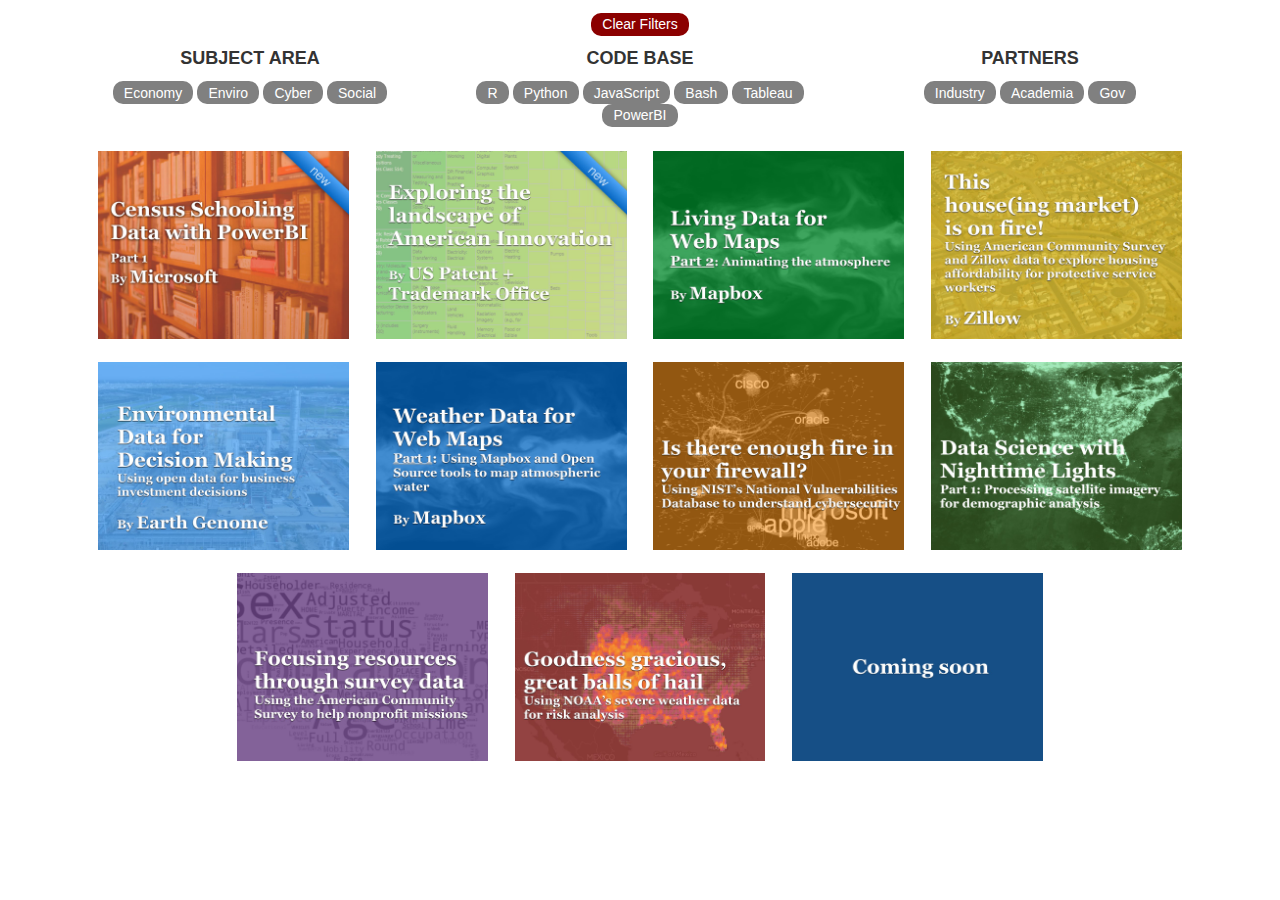
==== mixitup/index.html @ b3da1352 "Merge pull request #76 from CommerceDataService/dev" ====
<!DOCTYPE html>
<html >
  <head>
    <meta charset="UTF-8">
        <link rel="stylesheet" href="css/reset.css">
        <link rel="stylesheet" href="css/style.css">
        <link rel="stylesheet" href="css/bootstrap.css">
        <link rel="stylesheet" href="css/cds_pop.css">

      
  </head>

  <body>

<form class="controls" id="Filters">
<div class="container">
  <!-- We can add an unlimited number of "filter groups" using the following format: -->
      <div class="row"><button id="Reset" style="background:darkred;color:white">Clear Filters</button></div>
      <div class="row">
        <div class="col-lg-4 col-md-4 text-center">
            <fieldset>
                <h4>Subject Area</h4>
                <button class="filter" data-filter=".econ">Economy</button>
                <button class="filter" data-filter=".env">Enviro</button>
                <button class="filter" data-filter=".cyber">Cyber</button>
                <button class="filter" data-filter=".social">Social</button>
            </fieldset>
      </div>

      <div class="col-lg-4 col-md-4  text-center">
        <fieldset>
            <h4>Code Base</h4>
            <button class="filter" data-filter=".r">R</button>
            <button class="filter" data-filter=".py">Python</button>
            <button class="filter" data-filter=".js">JavaScript</button>
            <button class="filter" data-filter=".Bash">Bash</button> 
            <button class="filter" data-filter=".tableau">Tableau</button> 
            <button class="filter" data-filter=".powerbi">PowerBI</button> 
        </fieldset>
      </div>

      <div class="col-lg-4 col-md-4 ">
          <fieldset>
            <h4>Partners</h4>
            <button class="filter" data-filter=".industry">Industry</button>
            <button class="filter" data-filter=".academia">Academia</button>
            <button class="filter" data-filter=".gov">Gov</button>
          </fieldset>
      </div>

    </div>
</div>
      </form>

<div id="Container" class="container">
        <div class="mix social econ powerbi industry" >
              <a href="#ms1" data-toggle="modal">
                  <img src="img/Gallery_Tiles.010.jpeg" width="100%" alt="placeholder"/>
              </a>
        </div>
        <div class="mix econ py tableau gov" >
              <a href="#uspto" data-toggle="modal">
                  <img src="img/Gallery_Tiles.009.jpeg" width="100%" alt="placeholder"/>
              </a>
        </div>
        <div class="mix env industry Bash" >
              <a href="#mapbox2" data-toggle="modal">
                  <img src="img/Gallery_Tiles.006.jpeg" width="100%" alt="placeholder"/>
              </a>
        </div>
        <div class=" mix r  econ industry " >
            <a href="#zillow"  data-toggle="modal">
              <img  src="img/Gallery_Tiles.007.jpeg" width="100%" alt="noaa1"/>
            </a>
        </div>
      <div class=" mix r env industry " >
            <a href="#earthgenome"  data-toggle="modal">
              <img  src="img/Gallery_Tiles.008.jpeg" width="100%" alt="noaa1"/>
            </a>
        </div>
        <div class="mix env industry Bash" >
              <a href="#mapbox1" data-toggle="modal">
                  <img src="img/Gallery_Tiles.005.jpeg" width="100%" alt="placeholder"/>
              </a>
        </div>
        <div class="mix py js cyber gov" >
              <a href="#nvd"  data-toggle="modal">
                  <img src="img/Gallery_Tiles.002.jpeg" width="100%" alt="nist1"/>
              </a>
        </div>
        <div class="mix r econ gov" >
            <a href="#viirs1" data-toggle="modal">
                <img src="img/Gallery_Tiles.003.jpeg" width="100%" alt="viirs1"/>
            </a>
        </div>
        <div class="mix py js social gov " >
              <a href="#acs1" data-toggle="modal">
                  <img src="img/Gallery_Tiles.004.jpeg" width="100%" alt="acs1"/>
              </a>
        </div>
           
         <div class="mix  econ  env R gov" >
              <a href="#riskmap" data-toggle="modal">
                  <img src="img/Gallery_Tiles.001.jpeg" width="100%" alt="placeholder"/>
              </a>
        </div>
        <div class="mix  cyber R py js excel social gov econ social env Bash industry" >
              <a href="#" data-toggle="modal">
                  <img src="img/Gallery_Tiles.x.jpeg" width="100%" alt="placeholder"/>
              </a>
        </div>
        

</div>
      
<!-- Modal for each story  -->
        <!-- MS PowerBI1-->
    <div class="portfolio-modal modal fade" id="ms1" tabindex="-1" role="dialog" aria-hidden="true" >
        <div class="modal-content"  style="background-color:#F2F2F2;">
            <div class="close-modal" data-dismiss="modal">
                <div class="lr">
                    <div class="rl">
                    </div>
                </div>
            </div>

            <div class="container" > 

                <div class="row">
                    <div class="col-lg-4  col-md-4">
                        <br><img class="img-responsive img-centered" src="img/Gallery_Tiles.010.jpeg" alt="risk1" width="300">
                        <a id="btn_base" style="text-align:left;font-size:80%" href="http://commercedataservice.github.io/tutorial_ms_powerbi/" target="_top" >Get Started</a>
                    </div>
                    <div class="col-lg-8  col-md-8" style="text-align:left;">

                            <!-- Project Details Go Here -->

                            <h3Environmental Data for Decision Making </h3>
                            <h4>Adam Hechtman, <a href="http://microsoft-chicago.com/" target="_top">Microsoft Chicago</a> </h4> 
                            <p><strong><u>Description</u>.</strong>  Data analysis using open government data has taken the center stage for everything from community organizing to starting or growing a business to crafting good public policy. Many government entities - federal, state, and local - have made open data a cornerstone of their transparency initiatives. But opening data to the public is just the first step to driving knowledge and insights in using that data. People need easy to use tools to help them discover, combine, analyze, and visualize that data. This three part tutorial will cover how to use the free version of the Power BI tool to ask questions using open federal and local data sources. <br>

                            <strong><u>Tools</u>.</strong> PowerBI
                                <br>
                            <strong><u>Data</u>.</strong>  (<a href="https://www.census.gov/govs/cog/" target="_top">2010 Census of Governments</a>) <br>
                         
                           
                            </p>



                    </div>
                </div>
            </div>
        </div>
    </div>
      
      <!-- USPTO-->
    <div class="portfolio-modal modal fade" id="uspto" tabindex="-1" role="dialog" aria-hidden="true" >
        <div class="modal-content"  style="background-color:#F2F2F2;">
            <div class="close-modal" data-dismiss="modal">
                <div class="lr">
                    <div class="rl">
                    </div>
                </div>
            </div>

            <div class="container" > 

                <div class="row">
                    <div class="col-lg-4  col-md-4">
                        <br><img class="img-responsive img-centered" src="img/Gallery_Tiles.009.jpeg" alt="risk1" width="300">
                        <a id="btn_base" style="text-align:left;font-size:80%" href="http://commercedataservice.github.io/tutorial_pto/" target="_top" >Get Started</a>
                    </div>
                    <div class="col-lg-8  col-md-8" style="text-align:left;">

                            <!-- Project Details Go Here -->

                            <h3Environmental Data for Decision Making </h3>
                            <h4>Christopher Berman, <a href="https://www.uspto.gov" target="_top">USPTO</a> </h4> 
                            <p><strong><u>Description</u>.</strong>  Among the vast set of data that the USPTO provides, the Patent Technology Monitoring Team (PTMT) produces aggregations of the underlying patent data, along multiple, different dimensions and partitions. These aggregations answer a host of questions for us, including questions related to trends in technology and innovation in any given sector. <br> As part of the Commerce Data Usability Project and in collaboration with the Commerce Data Service, the USPTO created a tutorial introducing Tableau as a way to explore USPTO data. In essence, Tableau makes it easy to develop visualizations in order to quickly identify the changes in data. A series of visualizations powered by Tableau and USPTO data, for example, reveals new insights into how innovation varies across the United States, state by state. In California more patents are granted for technology innovations, but in Alaska, more patents are granted for oil drilling. <br>

                            <strong><u>Languages + Libraries</u>.</strong> Python, Tableau
                                <br>
                            <strong><u>Data</u>.</strong>  Patent Trademark Monitoring Team Data Aggregations (<a href="http://www.uspto.gov/learning-and-resources/electronic-data-products/patent-technology-monitoring-team-ptmt-patent" target="_top">PTMT</a>) <br>
                         
                           
                            </p>



                    </div>
                </div>
            </div>
        </div>
    </div>
      
      
<!-- Earth Genome-->
    <div class="portfolio-modal modal fade" id="earthgenome" tabindex="-1" role="dialog" aria-hidden="true" >
        <div class="modal-content"  style="background-color:#F2F2F2;">
            <div class="close-modal" data-dismiss="modal">
                <div class="lr">
                    <div class="rl">
                    </div>
                </div>
            </div>

            <div class="container" > 

                <div class="row">
                    <div class="col-lg-4  col-md-4">
                        <br><img class="img-responsive img-centered" src="img/Gallery_Tiles.008.jpeg" alt="risk1" width="300">
                        <a id="btn_base" style="text-align:left;font-size:80%" href="http://commercedataservice.github.io/tutorial_earthgenome/" target="_top" >Get Started</a>
                    </div>
                    <div class="col-lg-8  col-md-8" style="text-align:left;">

                            <!-- Project Details Go Here -->

                            <h3Environmental Data for Decision Making </h3>
                            <h4>Dan Hammer, Chief Data Scientist, <a href="http://www.earthgenome.org/founders/" target="_top">Earth Genome</a> <br> Jeff Chen, Chief Data Scientist, <a href="https://www.commerce.gov" target="_top">U.S. Department of Commerce</a></h4> 
                            <p><strong><u>Description</u>.</strong>  Open environmental data can be viewed as infrastructure for society: the data is available to the public and can be meaningfully used to understand nature-based solutions to environmental issues. Earth Genome, an environmental nonprofit, has built an Green Infrastructure Support Tool (GIST) on top of open environmental data to help businesses understand investment decisions involving "green" infrastructure. Among the data that drives this tool is NOAA’s topography data — a fundamental element in their wetlands restoration model for informing industrial investment decisions that support not only bottom line for manufacturing but the environment. This data is critical for everything from hydrology, risk management, construction planning, and telecommunications. In this tutorial, Earth Genome and the Commerce Data Service demonstrate how to manipulate and visualize topography data. <br>

                            <strong><u>Languages + Libraries</u>.</strong>  <a href="https://www.r-project.org" target="_top">R</a>,  <a href="https://www.plotly.com" target="_top">Plotly</a>
                                <br>
                            <strong><u>Data</u>.</strong> NOAA GLOBE Digital Elevation Model (<a href="http://www.ngdc.noaa.gov/mgg/topo/topo.html" target="_top">NOMADS</a>) <br>
                         
                           
                            </p>



                    </div>
                </div>
            </div>
        </div>
    </div>
      
<!-- Zillow-->
    <div class="portfolio-modal modal fade" id="zillow" tabindex="-1" role="dialog" aria-hidden="true" >
        <div class="modal-content"  style="background-color:#F2F2F2;">
            <div class="close-modal" data-dismiss="modal">
                <div class="lr">
                    <div class="rl">
                    </div>
                </div>
            </div>

            <div class="container" > 

                <div class="row">
                    <div class="col-lg-4  col-md-4">
                        <br><img class="img-responsive img-centered" src="img/Gallery_Tiles.007.jpeg" alt="risk1" width="300">
                        <a id="btn_base" style="text-align:left;font-size:80%" href="http://commercedataservice.github.io/tutorial_zillow_acs/" target="_top" >Get Started</a>
                    </div>
                    <div class="col-lg-8  col-md-8" style="text-align:left;">

                            <!-- Project Details Go Here -->

                            <h3This Hous(ing) Market Is On Fire!</h3>
<h4>Aaron Terrazas, Senior Economist at <a href="http://www.zillow.com/research/about-us/" target="_top">Zillow</a></h4> 
                            <p><strong><u>Description</u>.</strong>   When it comes to buying a house, there is a lot more to consider than just the sticker price. Wages and salaries vary widely across the country, including within specific occupations, as does the share of household income local residents are accustomed to dedicating to housing costs each month. At one extreme, some places with low housing costs might appear to be very affordable, but incomes might also be much lower than elsewhere; at the other extreme, some places that appear to be extremely expensive when looking at prices, might be more manageable as a result of relatively high wages and salaries. By combining Zillow data on home values, rents, and historical housing-cost burdens with data on incomes by occuption from the United States Census Bureau's American Community Survey, we can compare housing affordability for specific types of workers in different communities across the country. In this example, we estimate the share of a household's income that goes to a monthly mortgage payment on the median home across the country's metro areas. <br>

                            <strong><u>Languages + Libraries</u>.</strong> <a href="https://www.r-project.org" target="_top">R</a> 
                                <br>
                            <strong><u>Data</u>.</strong> U.S. Census Bureau's (<a href="http://www2.census.gov/programs-surveys/acs/" target="_top">American Community Survey</a>) <br>
                         
                           
                            </p>



                    </div>
                </div>
            </div>
        </div>
    </div>
      
<!-- Mapbox Part 2-->
    <div class="portfolio-modal modal fade" id="mapbox2" tabindex="-1" role="dialog" aria-hidden="true" >
        <div class="modal-content"  style="background-color:#F2F2F2;">
            <div class="close-modal" data-dismiss="modal">
                <div class="lr">
                    <div class="rl">
                    </div>
                </div>
            </div>

            <div class="container" > 

                <div class="row">
                    <div class="col-lg-4  col-md-4">
                        <br><img class="img-responsive img-centered" src="img/Gallery_Tiles.006.jpeg" alt="risk1" width="300">
                        <a id="btn_base" style="text-align:left;font-size:80%" href="http://commercedataservice.github.io/tutorial_mapbox_part2/" target="_top" >Get Started</a>
                    </div>
                    <div class="col-lg-8  col-md-8" style="text-align:left;">

                            <!-- Project Details Go Here -->

                            <h3>Living Weather Data for Web Maps: Part 2</h3>
<h4>Damon Burgett, Geographer, <a href="https://www.mapbox.com" target="_top">Mapbox</a><br>Charlie Loyd,  <a href="https://www.mapbox.com" target="_top">Mapbox</a></h4> 
                            <p><strong><u>Description</u>.</strong>   Building upon the <a href="http://commercedataservice.github.io/tutorial_mapbox_part1/">first tutorial </a> in a two part series, Mapbox demonstrates how to animate Precipitable Water (PWAT) data from NOAA's global weather forecasts. This tutorial brings the data to life, showing the fluidity of an atmospheric variable that is crucial for understanding the environment.  In collaboration with the Commerce Data Service, Mapbox has created this first installment in a two part tutorial that will guide you though processing and visualizing weather data.<br>
                            <strong><u>Languages + Libraries</u>.</strong> bash, <a href="http://www.gdal.org/" target="_top">GDAL</a>, <a href="https://github.com/mapbox/rasterio" target="_top">rasterio</a>, <a href="https://github.com/mapbox/grib-doctor" target="_top">gribdoctor</a>, <a href="https://www.mapbox.com/mapbox-studio/" target="_top">Mapbox Studio</a><br>
                            <strong><u>Data</u>.</strong> NOAA National Operational Model Archive and Distribution System (<a href="http://nomads.ncdc.noaa.gov/" target="_top">NOMADS</a>) <br>
                         
                           
                            </p>



                    </div>
                </div>
            </div>
        </div>
    </div>
      
<!-- Mapbox Part 1-->
    <div class="portfolio-modal modal fade" id="mapbox1" tabindex="-1" role="dialog" aria-hidden="true" >
        <div class="modal-content"  style="background-color:#F2F2F2;">
            <div class="close-modal" data-dismiss="modal">
                <div class="lr">
                    <div class="rl">
                    </div>
                </div>
            </div>

            <div class="container" > 

                <div class="row">
                    <div class="col-lg-4  col-md-4">
                        <br><img class="img-responsive img-centered" src="img/Gallery_Tiles.005.jpeg" alt="risk1" width="300">
                        <a id="btn_base" style="text-align:left;font-size:80%" href="http://commercedataservice.github.io/tutorial_mapbox_part1/" target="_top" >Get Started</a>
                    </div>
                    <div class="col-lg-8  col-md-8" style="text-align:left;">

                            <!-- Project Details Go Here -->

                            <h3>Weather Data for Web Maps: Part 1</h3>
<h4>Damon Burgett, Geographer at <a href="https://www.mapbox.com" target="_top">Mapbox</a></h4> 
                            <p><strong><u>Description</u>.</strong>   Precipitable Water (Pwat) helps meteorologists understand the available moisture - fuel for storms - in the atmosphere. When visualized, the complex swirling and eddying patterns bring alive atmospheric processes, and are a beautiful liquid analog to the more esoteric variable that they describe. Combining this data with reference information - coastlines, political borders, and terrain - helps to paint a clearer picture of earth surface and atmospheric interactions on our planet. In collaboration with the Commerce Data Service, Mapbox has created this first installment in a two part tutorial that will guide you though processing and visualizing weather data.<br>

                            <strong><u>Languages + Libraries</u>.</strong> bash, <a href="http://www.gdal.org/" target="_top">GDAL</a>, <a href="https://github.com/mapbox/rasterio" target="_top">rasterio</a>, <a href="https://github.com/mapbox/grib-doctor" target="_top">gribdoctor</a>, <a href="https://www.mapbox.com/mapbox-studio/" target="_top">Mapbox Studio</a><br>
                            <strong><u>Data</u>.</strong> NOAA National Operational Model Archive and Distribution System (<a href="http://nomads.ncdc.noaa.gov/" target="_top">NOMADS</a>) <br>
                         
                           
                            </p>



                    </div>
                </div>
            </div>
        </div>
    </div>

      
    <!-- riskmap -->
    <div class="portfolio-modal modal fade" id="riskmap" tabindex="-1" role="dialog" aria-hidden="true" >
        <div class="modal-content"  style="background-color:#F2F2F2;">
            <div class="close-modal" data-dismiss="modal">
                <div class="lr">
                    <div class="rl">
                    </div>
                </div>
            </div>

            <div class="container" > 

                <div class="row">
                    <div class="col-lg-4  col-md-4">
                        <br><img class="img-responsive img-centered" src="img/Gallery_Tiles.001.jpeg" alt="risk1" width="300">
                        <a id="btn_base" style="text-align:left;font-size:80%" href="http://commercedataservice.github.io/tutorial_noaa_hail/" target="_top" >Get Started</a>
                    </div>
                    <div class="col-lg-8  col-md-8" style="text-align:left;">

                            <!-- Project Details Go Here -->

                            <h3>Using severe hail data to understand weather risks </h3>

                            <p><strong><u>Description</u>.</strong> For some Americans, this is a real weather phenomenon that risks the physical well-being of people and property. But how often does it happen? Where do these events normally happen? As it turns out, the National Oceanic and Atmospheric Administration (<a href="http://www.noaa.gov" target="_top">NOAA</a>) collects massive amounts of data on precipitation using radar stations across the country. <br>

                            <strong><u>Languages</u>.</strong> R with Google Charts and Leaflet.js integration<br>
                            <strong><u>Data</u>.</strong> NOAA Severe Weather Data Inventory (<a href="https://www.ncdc.noaa.gov/swdi" target="_top">SWDI</a>); US Census Bureau County Shapefiles (<a href="https://www.census.gov/geo/maps-data/data/cbf/cbf_counties.html" target="_top">TIGER</a>) <br>
                            <strong><u>Acknowledgements</u>.</strong> This work was made possible by the collaboration and support of NOAA's National Centers for Environmental Information (<a href="http://www.ncei.noaa.gov/" target="_top">NCEI</a>).
                            </p>



                    </div>
                </div>
            </div>
        </div>
    </div>

<!-- nvd -->
    <div class="portfolio-modal modal fade" id="nvd" tabindex="-1" role="dialog" aria-hidden="true" >
        <div class="modal-content" style="background-color:#F2F2F2;">
            <div class="close-modal" data-dismiss="modal">
                <div class="lr">
                    <div class="rl">
                    </div>
                </div>
            </div>
            <div class="container" >
                <div class="row">
                    <div class="col-lg-4  col-md-4">
                        <br><img class="img-responsive img-centered" src="img/Gallery_Tiles.002.jpeg" alt="nvd1" width="300">
                         <a id="btn_base" style="text-align:center;font-size:80%" href="http://commercedataservice.github.io/tutorial_nist_nvd/" target="_top" >Get Started</a>


                    </div>
                    <div class="col-lg-8  col-md-8" style="text-align:left;">

                            <!-- Project Details Go Here -->

                            <h3>Making sense of patterns in cyber vulnerabilities </h3>

                            <p><strong><u>Description</u>.</strong> That's the question Americans ask themselves daily. What is a good tradeoff between convenience and security when everything we use seems to require constant updates? How often are the vulnerabilities being discovered, exploited, or patched in the software that powers our lives? How much are we putting ourselves at risk when we ignore our updates? This tutorial uses cybersecurity  data from the National Institute of Standards and Technology's (<a href="http://nist.gov/" target="_top">NIST</a>) to uncover vulnerability patterns across the tech world.<br>
                            <strong><u>Languages</u>.</strong> Python, D3.js, Dimple.js, dygraphs, Gephi <br>
                            <strong><u>Data</u>.</strong> NIST's National Vulnerabilities Database (<a href="https://nvd.nist.gov/" target="_top">NVD</a>) <br>
                            <strong><u>Acknowledgements</u>.</strong> This work was made possible with the technical review conducted by NIST (<a href="https://nist.gov/">NVD</a>).
                            </p>



                    </div>
                </div>
            </div>
        </div>
    </div>


<!-- viirs1 -->
    <div class="portfolio-modal modal fade" id="viirs1" tabindex="-1" role="dialog" aria-hidden="true" >
        <div class="modal-content" style="background-color:#F2F2F2;">
            <div class="close-modal" data-dismiss="modal">
                <div class="lr">
                    <div class="rl">
                    </div>
                </div>
            </div>
            <div class="container" >
                <div class="row">
                    <div class="col-lg-4  col-md-4">
                        <br><img class="img-responsive img-centered" src="img/Gallery_Tiles.003.jpeg" alt="viirs1" width="300">
                        <a id="btn_base" style="text-align:center;font-size:80%" href="http://commercedataservice.github.io/tutorial_viirs_part1/" target="_top" >Get Started</a>
                    </div>
                    <div class="col-lg-8  col-md-8" style="text-align:left;">

                        <!-- Project Details Go Here -->
                            <h3>Nighttime satellite imagery for economic research (Part 1) </h3>
                            <p><strong><u>Description</u>.</strong> Everytime a satellite passes over is an opportunity to improve our understanding of society in near real time. The various imagery captures different bandwidths of light, enabling a wide range of scientific and operational capabilities. In particular, nighttime satellite data can be transformed into approximations of economic activity as well as demographic patterns. In this first part in a multiple part series, we will illustrate how to process monthly satellite imagery composites from NOAA to correlate with population data from the US Census Bureau. <br>
                            <strong><u>Languages</u>.</strong> R, Plotly <br>
                            <strong><u>Data</u>.</strong> VIIRS Day/Night Band (DNB) Cloud Free Monthly Composites (<a href="http://ngdc.noaa.gov/eog/viirs/download_monthly.html" target="_top">VIIRS DNB</a>); US Census Bureau County Shapefiles (<a href="https://www.census.gov/geo/maps-data/data/cbf/cbf_counties.html" target="_top">TIGER</a>) <br>
                            <strong><u>Acknowledgements</u>.</strong> This work was inspired and developed in collaboration with NOAA's National Centers for Environmental Information (<a href="http://www.ncei.noaa.gov/" target="_top">NCEI</a>).
                            </p>


                    </div>
                </div>
            </div>
        </div>
    </div>
      
      


<!-- ACS -->
    <div class="portfolio-modal modal fade" id="acs1" tabindex="-1" role="dialog" aria-hidden="true" >
        <div class="modal-content" style="background-color:#F2F2F2;">
            <div class="close-modal" data-dismiss="modal">
                <div class="lr">
                    <div class="rl">
                    </div>
                </div>
            </div>
            <div class="container" >
                <div class="row">
                    <div class="col-lg-4  col-md-4">
                        <br><img class="img-responsive img-centered" src="img/Gallery_Tiles.004.jpeg" alt="viirs1" width="300">
                        <a id="btn_base" style="text-align:center;font-size:80%;" href="http://commercedataservice.github.io/tutorial_acs_rank/" target="_top" >Get Started</a>
                    </div>
                    <div class="col-lg-8  col-md-8" style="text-align:left;">

                        <!-- Project Details Go Here -->
                            <h3>Focusing outreach using survey data </h3>
                            <p><strong><u>Description</u>. </strong> Providing an unprecedented glimpse of societal well-being, the American Community Survey (ACS) is one of the highest value datasets produced by the U.S. Census Bureau. This dataset enables socioeconomic research, informs urban planning efforts among others, but it can also used for applied efforts to help non-profits focus their outreach to provide public services. This tutorial illustrates how ACS data can be used to identify areas that may benefit from services. <br>
                            <strong><u>Languages/Packages</u>.</strong> Python, D3.js, Leaflet.js, Leaflet-omnivore.js, TopoJSON.js, GeoJSON-VT.js and Dimple.js <br>
                            <strong><u>Data</u>.</strong>   <a href="http://www2.census.gov/programs-surveys/acs/summary_file/2013/data/5_year_entire_sf/Tracts_Block_Groups_Only.tar.gz"  target="_top">ACS estimates (Tract and Block GroupLevel)</a>, <a href="http://www2.census.gov/programs-surveys/acs/summary_file/2013/data/5_year_entire_sf/2013_ACS_Geography_Files.zip"  target="_top">ACS Geography Files</a>, and the <a href="https://www.census.gov/geo/maps-data/data/cbf/cbf_tracts.html"  target="_top">Census tract shapefiles.</a>
    </ul>.
                            </p>


                    </div>
                </div>
            </div>
        </div>
    </div>
      
        <script src='js/jquery.js'></script>
        <script src='js/jquery.mixitup.js'></script>
        <script src='js/bootstrap.js'></script>
        <script src="js/index.js"></script>
        <script src="js/agency.js"></script>

    
    
    
  </body>
</html>
---- mixitup/css/style.css ----
body, button{
  font-family: 'SourceSansProRegular','Open Sans','Helvetica Neue',Arial,sans-serif;
  color: #333;
}
 
/**
 * Form & Button Styles
 */

h4{
  font-weight: 120;
  color: #333;
}
 
label{
  font-weight: 00;
  color: #333;
}
 
button{
  display: inline-block;
  padding: .1em .8em;
  border: 0;
  background: #808080;
  color: white;
  margin: 0 0;
  font-size: 12px;
  font-weight: 200;
  border-radius:10px;
}

button.active{
  background: #68b8c4;
}

button:focus{
  outline: 0 none;
}

button:first-of-type{
  margin-left: 0;
}

button:last-of-type{
  margin-right: 0;
}
 
button:focus{
  outline: 0 none;
}
 
.controls{
  padding: 1%;
}
 
fieldset{
  display: inline-block;
  vertical-align: top;
  margin: 0 1em 0 0;
  padding: .5em;
}

.checkbox{
  display: block;
  position: relative;
  cursor: pointer;
  margin-bottom: 8px;
}

.checkbox input[type="checkbox"]{
  position: absolute;
  display: block;
  top: 0;
  left: 0;
  height: 100%;
  width: 100%;
  cursor: pointer;
  margin: 0;
  opacity: 0;
  z-index: 1;
}

.checkbox label{
  display: inline-block;
  vertical-align: top;
  text-align: left;
  padding-left: 1.5em;
}

.checkbox label:before,
.checkbox label:after{
  content: '';
  display: block;
  position: absolute;
}

.checkbox label:before{
  left: 0;
  top: 0;
  width: 18px;
  height: 18px;
  margin-right: 10px;
  background: #ddd;
  border-radius: 3px;
}

.checkbox label:after{
  content: '';
  position: absolute;
  top: 4px;
  left: 4px;
  width: 10px;
  height: 10px;
  border-radius: 2px;
  background: #68b8c4;
  opacity: 0;
  pointer-events: none;
}

.checkbox input:checked ~ label:after{
  opacity: 1;
}

.checkbox input:focus ~ label:before{
  background: #eee;
}

/**
 * Container/Target Styles
 */

.container{
  padding: 0%;
  text-align: center;
}

.container .mix,
.container .gap{
  width: 0px;
  display: inline-block;
  margin: 0 5%;
}

.container .mix{
  width: 22%;
  margin: 1%;
  background: white;
  display: none;
}

@media all and (min-width: 320px){
  .container .mix,
  .container .gap{
    width: 40%;
  }
}

@media all and (min-width: 520px){
  .container .mix,
  .container .gap{
    width: 40%;
  }
}

@media all and (min-width: 640px){
  .container .mix,
  .container .gap{
    width: 30%;
  }
}

@media all and (min-width: 840px){
  .container .mix,
  .container .gap{
    width: 22%;
  }
}
---- mixitup/css/cds_pop.css ----
/*!
 CDS POP
 */

body {
    overflow-x: hidden;
    font-family: "Roboto Slab","Helvetica Neue",Helvetica,Arial,sans-serif;
}

.text-muted {
    color: #777;
}

.text-primary {
    color: #fed136;
}

p {
    font-size: 14px;
    line-height: 1.75;
}

p.large {
    font-size: 16px;
}

a,
a:hover,
a:focus,
a:active,
a.active {
    outline: 0;
}

a {
    color: #337AB7;
}

a:hover,
a:focus,
a:active,
a.active {
    color: #337AB7;
}

h1,
h2,
h3,
h4,
h5,
h6 {
    text-transform: uppercase;
    font-family: Montserrat,"Helvetica Neue",Helvetica,Arial,sans-serif;
    font-weight: 700;
}

.img-centered {
    margin: 0 auto;
}

.bg-light-gray {
    background-color: #f7f7f7;
}

.bg-darkest-gray {
    background-color: #222;
}

.btn-primary {
    border-color: #fed136;
    text-transform: uppercase;
    font-family: Montserrat,"Helvetica Neue",Helvetica,Arial,sans-serif;
    font-weight: 700;
    color: #fff;
    background-color: #fed136;
}

.btn-primary:hover,
.btn-primary:focus,
.btn-primary:active,
.btn-primary.active,
.open .dropdown-toggle.btn-primary {
    border-color: #f6bf01;
    color: #fff;
    background-color: #fec503;
}

.btn-primary:active,
.btn-primary.active,
.open .dropdown-toggle.btn-primary {
    background-image: none;
}

.btn-primary.disabled,
.btn-primary[disabled],
fieldset[disabled] .btn-primary,
.btn-primary.disabled:hover,
.btn-primary[disabled]:hover,
fieldset[disabled] .btn-primary:hover,
.btn-primary.disabled:focus,
.btn-primary[disabled]:focus,
fieldset[disabled] .btn-primary:focus,
.btn-primary.disabled:active,
.btn-primary[disabled]:active,
fieldset[disabled] .btn-primary:active,
.btn-primary.disabled.active,
.btn-primary[disabled].active,
fieldset[disabled] .btn-primary.active {
    border-color: #fed136;
    background-color: #fed136;
}

.btn-primary .badge {
    color: #fed136;
    background-color: #fff;
}

.btn-xl {
    padding: 20px 40px;
    border-color: #fed136;
    border-radius: 3px;
    text-transform: uppercase;
    font-family: Montserrat,"Helvetica Neue",Helvetica,Arial,sans-serif;
    font-size: 18px;
    font-weight: 700;
    color: #fff;
    background-color: #fed136;
}

.btn-xl:hover,
.btn-xl:focus,
.btn-xl:active,
.btn-xl.active,
.open .dropdown-toggle.btn-xl {
    border-color: #f6bf01;
    color: #fff;
    background-color: #fec503;
}

.btn-xl:active,
.btn-xl.active,
.open .dropdown-toggle.btn-xl {
    background-image: none;
}

.btn-xl.disabled,
.btn-xl[disabled],
fieldset[disabled] .btn-xl,
.btn-xl.disabled:hover,
.btn-xl[disabled]:hover,
fieldset[disabled] .btn-xl:hover,
.btn-xl.disabled:focus,
.btn-xl[disabled]:focus,
fieldset[disabled] .btn-xl:focus,
.btn-xl.disabled:active,
.btn-xl[disabled]:active,
fieldset[disabled] .btn-xl:active,
.btn-xl.disabled.active,
.btn-xl[disabled].active,
fieldset[disabled] .btn-xl.active {
    border-color: #fed136;
    background-color: #fed136;
}

.btn-xl .badge {
    color: #fed136;
    background-color: #fff;
}

.navbar-default {
    border-color: transparent;
    background-color: #222;
}

.navbar-default .navbar-brand {
    font-family: "Kaushan Script","Helvetica Neue",Helvetica,Arial,cursive;
    color: #fed136;
}

.navbar-default .navbar-brand:hover,
.navbar-default .navbar-brand:focus,
.navbar-default .navbar-brand:active,
.navbar-default .navbar-brand.active {
    color: #fec503;
}

.navbar-default .navbar-collapse {
    border-color: rgba(255,255,255,.02);
}

.navbar-default .navbar-toggle {
    border-color: #fed136;
    background-color: #fed136;
}

.navbar-default .navbar-toggle .icon-bar {
    background-color: #fff;
}

.navbar-default .navbar-toggle:hover,
.navbar-default .navbar-toggle:focus {
    background-color: #fed136;
}

.navbar-default .nav li a {
    text-transform: uppercase;
    font-family: Montserrat,"Helvetica Neue",Helvetica,Arial,sans-serif;
    font-weight: 400;
    letter-spacing: 1px;
    color: #fff;
}

.navbar-default .nav li a:hover,
.navbar-default .nav li a:focus {
    outline: 0;
    color: #fed136;
}

.navbar-default .navbar-nav>.active>a {
    border-radius: 0;
    color: #fff;
    background-color: #fed136;
}

.navbar-default .navbar-nav>.active>a:hover,
.navbar-default .navbar-nav>.active>a:focus {
    color: #fff;
    background-color: #fec503;
}

@media(min-width:768px) {
    .navbar-default {
        padding: 25px 0;
        border: 0;
        background-color: transparent;
        -webkit-transition: padding .3s;
        -moz-transition: padding .3s;
        transition: padding .3s;
    }

    .navbar-default .navbar-brand {
        font-size: 2em;
        -webkit-transition: all .3s;
        -moz-transition: all .3s;
        transition: all .3s;
    }

    .navbar-default .navbar-nav>.active>a {
        border-radius: 3px;
    }

    .navbar-default.navbar-shrink {
        padding: 10px 0;
        background-color: #222;
    }

    .navbar-default.navbar-shrink .navbar-brand {
        font-size: 1.5em;
    }
}

header {
    text-align: center;
    color: #fff;
    background-attachment: scroll;
    background-image: url(../img/header-bg.jpg);
    background-position: center center;
    background-repeat: none;
    -webkit-background-size: cover;
    -moz-background-size: cover;
    background-size: cover;
    -o-background-size: cover;
}

header .intro-text {
    padding-top: 100px;
    padding-bottom: 50px;
}

header .intro-text .intro-lead-in {
    margin-bottom: 25px;
    font-family: "Droid Serif","Helvetica Neue",Helvetica,Arial,sans-serif;
    font-size: 22px;
    font-style: italic;
    line-height: 22px;
}

header .intro-text .intro-heading {
    margin-bottom: 25px;
    text-transform: uppercase;
    font-family: Montserrat,"Helvetica Neue",Helvetica,Arial,sans-serif;
    font-size: 50px;
    font-weight: 700;
    line-height: 50px;
}

@media(min-width:768px) {
    header .intro-text {
        padding-top: 300px;
        padding-bottom: 200px;
    }

    header .intro-text .intro-lead-in {
        margin-bottom: 25px;
        font-family: "Droid Serif","Helvetica Neue",Helvetica,Arial,sans-serif;
        font-size: 40px;
        font-style: italic;
        line-height: 40px;
    }

    header .intro-text .intro-heading {
        margin-bottom: 50px;
        text-transform: uppercase;
        font-family: Montserrat,"Helvetica Neue",Helvetica,Arial,sans-serif;
        font-size: 75px;
        font-weight: 700;
        line-height: 75px;
    }
}

section {
    padding: 100px 0;
}

section h2.section-heading {
    margin-top: 0;
    margin-bottom: 15px;
    font-size: 40px;
}

section h3.section-subheading {
    margin-bottom: 75px;
    text-transform: none;
    font-family: "Droid Serif","Helvetica Neue",Helvetica,Arial,sans-serif;
    font-size: 16px;
    font-style: italic;
    font-weight: 400;
}

@media(min-width:768px) {
    section {
        padding: 150px 0;
    }
}

.service-heading {
    margin: 15px 0;
    text-transform: none;
}

#portfolio .portfolio-item {
    right: 0;
    margin: 0 0 15px;
}

#portfolio .portfolio-item .portfolio-link {
    display: block;
    position: relative;
    margin: 0 auto;
    max-width: 400px;
}

#portfolio .portfolio-item .portfolio-link .portfolio-hover {
    position: absolute;
    width: 100%;
    height: 100%;
    opacity: 0;
    background: rgba(254,209,54,.9);
    -webkit-transition: all ease .5s;
    -moz-transition: all ease .5s;
    transition: all ease .5s;
}

#portfolio .portfolio-item .portfolio-link .portfolio-hover:hover {
    opacity: 1;
}

#portfolio .portfolio-item .portfolio-link .portfolio-hover .portfolio-hover-content {
    position: absolute;
    top: 50%;
    width: 100%;
    height: 20px;
    margin-top: -12px;
    text-align: center;
    font-size: 20px;
    color: #fff;
}

#portfolio .portfolio-item .portfolio-link .portfolio-hover .portfolio-hover-content i {
    margin-top: -12px;
}

#portfolio .portfolio-item .portfolio-link .portfolio-hover .portfolio-hover-content h3,
#portfolio .portfolio-item .portfolio-link .portfolio-hover .portfolio-hover-content h4 {
    margin: 0;
}

#portfolio .portfolio-item .portfolio-caption {
    margin: 0 auto;
    padding: 25px;
    max-width: 400px;
    text-align: center;
    background-color: #fff;
}

#portfolio .portfolio-item .portfolio-caption h4 {
    margin: 0;
    text-transform: none;
}

#portfolio .portfolio-item .portfolio-caption p {
    margin: 0;
    font-family: "Droid Serif","Helvetica Neue",Helvetica,Arial,sans-serif;
    font-size: 16px;
    font-style: italic;
}

#portfolio * {
    z-index: 2;
}

@media(min-width:767px) {
    #portfolio .portfolio-item {
        margin: 0 0 30px;
    }
}

.timeline {
    position: relative;
    padding: 0;
    list-style: none;
}

.timeline:before {
    content: "";
    position: absolute;
    top: 0;
    bottom: 0;
    left: 40px;
    width: 2px;
    margin-left: -1.5px;
    background-color: #f1f1f1;
}

.timeline>li {
    position: relative;
    margin-bottom: 50px;
    min-height: 50px;
}

.timeline>li:before,
.timeline>li:after {
    content: " ";
    display: table;
}

.timeline>li:after {
    clear: both;
}

.timeline>li .timeline-panel {
    float: right;
    position: relative;
    width: 100%;
    padding: 0 20px 0 100px;
    text-align: left;
}

.timeline>li .timeline-panel:before {
    right: auto;
    left: -15px;
    border-right-width: 15px;
    border-left-width: 0;
}

.timeline>li .timeline-panel:after {
    right: auto;
    left: -14px;
    border-right-width: 14px;
    border-left-width: 0;
}

.timeline>li .timeline-image {
    z-index: 100;
    position: absolute;
    left: 0;
    width: 80px;
    height: 80px;
    margin-left: 0;
    border: 7px solid #f1f1f1;
    border-radius: 100%;
    text-align: center;
    color: #fff;
    background-color: #fed136;
}

.timeline>li .timeline-image h4 {
    margin-top: 12px;
    font-size: 10px;
    line-height: 14px;
}

.timeline>li.timeline-inverted>.timeline-panel {
    float: right;
    padding: 0 20px 0 100px;
    text-align: left;
}

.timeline>li.timeline-inverted>.timeline-panel:before {
    right: auto;
    left: -15px;
    border-right-width: 15px;
    border-left-width: 0;
}

.timeline>li.timeline-inverted>.timeline-panel:after {
    right: auto;
    left: -14px;
    border-right-width: 14px;
    border-left-width: 0;
}

.timeline>li:last-child {
    margin-bottom: 0;
}

.timeline .timeline-heading h4 {
    margin-top: 0;
    color: inherit;
}

.timeline .timeline-heading h4.subheading {
    text-transform: none;
}

.timeline .timeline-body>p,
.timeline .timeline-body>ul {
    margin-bottom: 0;
}

@media(min-width:768px) {
    .timeline:before {
        left: 50%;
    }

    .timeline>li {
        margin-bottom: 100px;
        min-height: 100px;
    }

    .timeline>li .timeline-panel {
        float: left;
        width: 41%;
        padding: 0 20px 20px 30px;
        text-align: right;
    }

    .timeline>li .timeline-image {
        left: 50%;
        width: 100px;
        height: 100px;
        margin-left: -50px;
    }

    .timeline>li .timeline-image h4 {
        margin-top: 16px;
        font-size: 13px;
        line-height: 18px;
    }

    .timeline>li.timeline-inverted>.timeline-panel {
        float: right;
        padding: 0 30px 20px 20px;
        text-align: left;
    }
}

@media(min-width:992px) {
    .timeline>li {
        min-height: 150px;
    }

    .timeline>li .timeline-panel {
        padding: 0 20px 20px;
    }

    .timeline>li .timeline-image {
        width: 150px;
        height: 150px;
        margin-left: -75px;
    }

    .timeline>li .timeline-image h4 {
        margin-top: 30px;
        font-size: 18px;
        line-height: 26px;
    }

    .timeline>li.timeline-inverted>.timeline-panel {
        padding: 0 20px 20px;
    }
}

@media(min-width:1200px) {
    .timeline>li {
        min-height: 170px;
    }

    .timeline>li .timeline-panel {
        padding: 0 20px 20px 100px;
    }

    .timeline>li .timeline-image {
        width: 170px;
        height: 170px;
        margin-left: -85px;
    }

    .timeline>li .timeline-image h4 {
        margin-top: 40px;
    }

    .timeline>li.timeline-inverted>.timeline-panel {
        padding: 0 100px 20px 20px;
    }
}

.team-member {
    margin-bottom: 50px;
    text-align: center;
}

.team-member img {
    margin: 0 auto;
    border: 7px solid #fff;
}

.team-member h4 {
    margin-top: 25px;
    margin-bottom: 0;
    text-transform: none;
}

.team-member p {
    margin-top: 0;
}

aside.clients img {
    margin: 50px auto;
}

section#contact {
    background-color: #222;
    background-image: url(../img/map-image.png);
    background-position: center;
    background-repeat: no-repeat;
}

section#contact .section-heading {
    color: #fff;
}

section#contact .form-group {
    margin-bottom: 25px;
}

section#contact .form-group input,
section#contact .form-group textarea {
    padding: 20px;
}

section#contact .form-group input.form-control {
    height: auto;
}

section#contact .form-group textarea.form-control {
    height: 236px;
}

section#contact .form-control:focus {
    border-color: #fed136;
    box-shadow: none;
}

section#contact::-webkit-input-placeholder {
    text-transform: uppercase;
    font-family: Montserrat,"Helvetica Neue",Helvetica,Arial,sans-serif;
    font-weight: 700;
    color: #bbb;
}

section#contact:-moz-placeholder {
    text-transform: uppercase;
    font-family: Montserrat,"Helvetica Neue",Helvetica,Arial,sans-serif;
    font-weight: 700;
    color: #bbb;
}

section#contact::-moz-placeholder {
    text-transform: uppercase;
    font-family: Montserrat,"Helvetica Neue",Helvetica,Arial,sans-serif;
    font-weight: 700;
    color: #bbb;
}

section#contact:-ms-input-placeholder {
    text-transform: uppercase;
    font-family: Montserrat,"Helvetica Neue",Helvetica,Arial,sans-serif;
    font-weight: 700;
    color: #bbb;
}

section#contact .text-danger {
    color: #e74c3c;
}

footer {
    padding: 25px 0;
    text-align: center;
}

footer span.copyright {
    text-transform: uppercase;
    text-transform: none;
    font-family: Montserrat,"Helvetica Neue",Helvetica,Arial,sans-serif;
    line-height: 40px;
}

footer ul.quicklinks {
    margin-bottom: 0;
    text-transform: uppercase;
    text-transform: none;
    font-family: Montserrat,"Helvetica Neue",Helvetica,Arial,sans-serif;
    line-height: 40px;
}

ul.social-buttons {
    margin-bottom: 0;
}

ul.social-buttons li a {
    display: block;
    width: 40px;
    height: 40px;
    border-radius: 100%;
    font-size: 20px;
    line-height: 40px;
    outline: 0;
    color: #fff;
    background-color: #222;
    -webkit-transition: all .3s;
    -moz-transition: all .3s;
    transition: all .3s;
}

ul.social-buttons li a:hover,
ul.social-buttons li a:focus,
ul.social-buttons li a:active {
    background-color: #fed136;
}

.btn:focus,
.btn:active,
.btn.active,
.btn:active:focus {
    outline: 0;
}

.portfolio-modal .modal-content {
    padding: 100px 0;
    min-height: 100%;
    border: 0;
    border-radius: 0;
    text-align: center;
    background-clip: border-box;
    -webkit-box-shadow: none;
    box-shadow: none;
}

.portfolio-modal .modal-content h2 {
    margin-bottom: 15px;
    font-size: 3em;
}

.portfolio-modal .modal-content p {
    margin-bottom: 30px;
}

.portfolio-modal .modal-content p.item-intro {
    margin: 20px 0 30px;
    font-family: "Droid Serif","Helvetica Neue",Helvetica,Arial,sans-serif;
    font-size: 16px;
    font-style: italic;
}

.portfolio-modal .modal-content ul.list-inline {
    margin-top: 0;
    margin-bottom: 30px;
}

.portfolio-modal .modal-content img {
    margin-bottom: 30px;
}

.portfolio-modal .close-modal {
    position: absolute;
    top: 25px;
    right: 25px;
    width: 75px;
    height: 75px;
    background-color: transparent;
    cursor: pointer;
}

.portfolio-modal .close-modal:hover {
    opacity: .3;
}

.portfolio-modal .close-modal .lr {
    z-index: 1051;
    width: 1px;
    height: 75px;
    margin-left: 35px;
    background-color: #222;
    -webkit-transform: rotate(45deg);
    -ms-transform: rotate(45deg);
    transform: rotate(45deg);
}

.portfolio-modal .close-modal .lr .rl {
    z-index: 1052;
    width: 1px;
    height: 75px;
    background-color: #222;
    -webkit-transform: rotate(90deg);
    -ms-transform: rotate(90deg);
    transform: rotate(90deg);
}

.portfolio-modal .modal-backdrop {
    display: none;
    opacity: 0;
}

::-moz-selection {
    text-shadow: none;
    background: #fed136;
}

::selection {
    text-shadow: none;
    background: #fed136;
}

img::selection {
    background: 0 0;
}

img::-moz-selection {
    background: 0 0;
}

body {
    webkit-tap-highlight-color: #fed136;
}



    #btn_base {
            background: #808080;
            background-image: -webkit-linear-gradient(top, #808080, #4C4C4C);
            background-image: -moz-linear-gradient(top, #808080, #4C4C4C);
            background-image: -ms-linear-gradient(top, #808080, #4C4C4C);
            background-image: -o-linear-gradient(top, #808080, #4C4C4C);
            background-image: linear-gradient(to bottom, #808080, #4C4C4C);
            -webkit-border-radius: 4;
            -moz-border-radius: 4;
            border-radius: 4px;
            font-family: Arial;
            color: #ffffff;
            font-size: 12px;
            padding: 10px 20px 10px 20px;
            text-decoration: none;
          }

          #btn_base:hover {
            background: #6387cf;
            background-image: -webkit-linear-gradient(top, #6387cf, #3498db);
            background-image: -moz-linear-gradient(top, #6387cf, #3498db);
            background-image: -ms-linear-gradient(top, #6387cf, #3498db);
            background-image: -o-linear-gradient(top, #6387cf, #3498db);
            background-image: linear-gradient(to bottom, #6387cf, #3498db);
            text-decoration: none;
          }
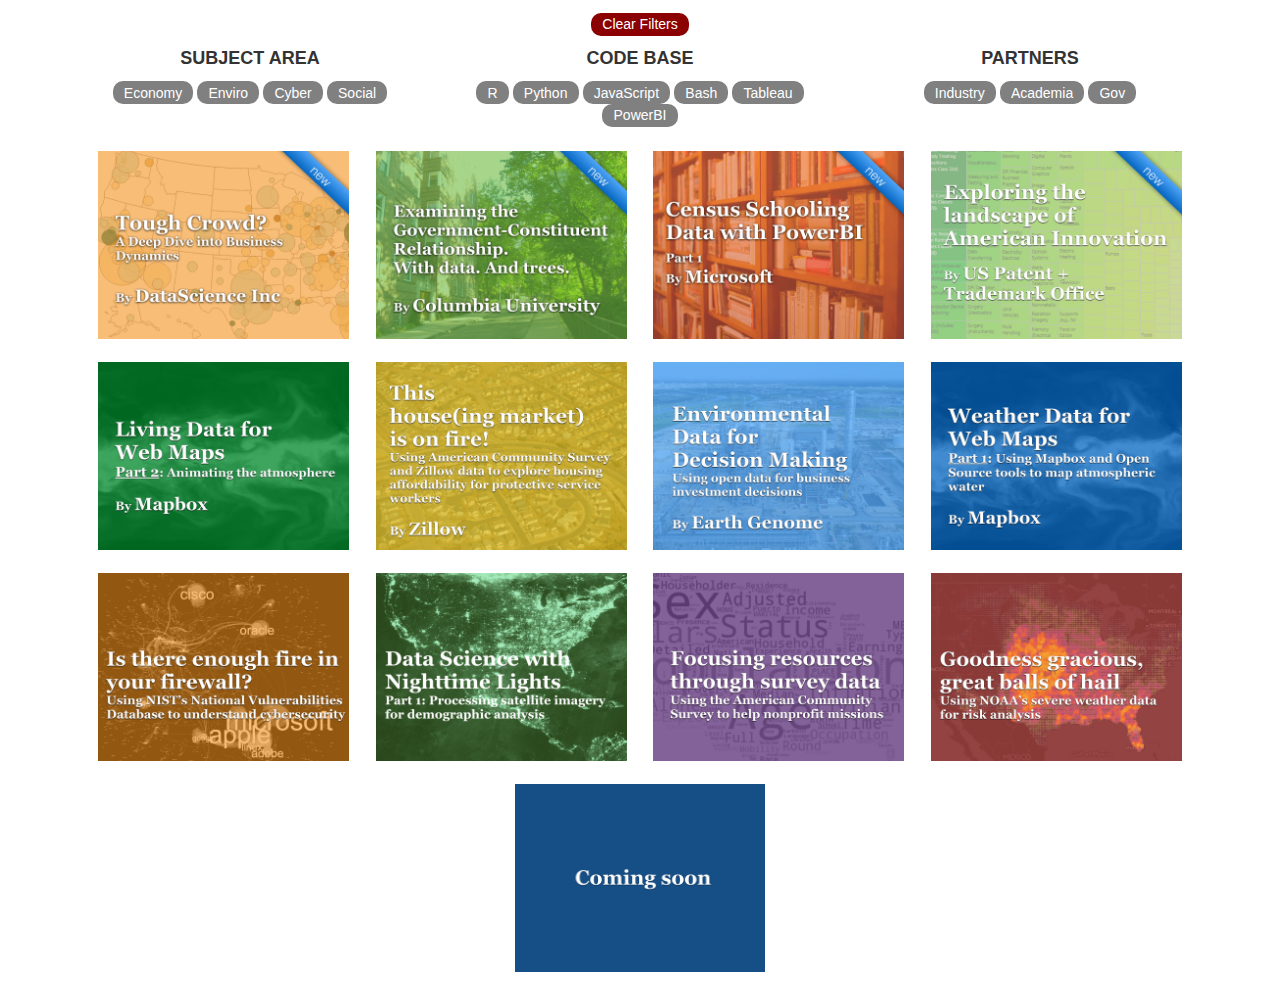
==== commit af773dc4: "Updated with Datascience, inc, Columbia" ====
--- a/mixitup/index.html
+++ b/mixitup/index.html
@@ -53,6 +53,17 @@
       </form>
 
 <div id="Container" class="container">
+    
+     <div class="mix  econ py industry" >
+              <a href="#ds1" data-toggle="modal">
+                  <img src="img/Gallery_Tiles.011.jpeg" width="100%" alt="placeholder"/>
+              </a>
+        </div>
+    <div class="mix  econ env social R academia" >
+              <a href="#trees" data-toggle="modal">
+                  <img src="img/Gallery_Tiles.012.jpeg" width="100%" alt="placeholder"/>
+              </a>
+        </div>
         <div class="mix social econ powerbi industry" >
               <a href="#ms1" data-toggle="modal">
                   <img src="img/Gallery_Tiles.010.jpeg" width="100%" alt="placeholder"/>
@@ -112,7 +123,82 @@
         
 
 </div>
-      
+<!-- Modal for each story  -->
+      <div class="portfolio-modal modal fade" id="trees" tabindex="-1" role="dialog" aria-hidden="true" >
+        <div class="modal-content"  style="background-color:#F2F2F2;">
+            <div class="close-modal" data-dismiss="modal">
+                <div class="lr">
+                    <div class="rl">
+                    </div>
+                </div>
+            </div>
+
+            <div class="container" > 
+
+                <div class="row">
+                    <div class="col-lg-4  col-md-4">
+                        <br><img class="img-responsive img-centered" src="img/Gallery_Tiles.012.jpeg" alt="risk1" width="300">
+                        <a id="btn_base" style="text-align:left;font-size:80%" href="https://commercedataservice.github.io/tutorial_311_trees_p1/" target="_top" >Get Started</a>
+                    </div>
+                    <div class="col-lg-8  col-md-8" style="text-align:left;">
+
+                            <!-- Project Details Go Here -->
+
+                            <h3>Examining the Government-Constituent Relationship. With data. And trees.</h3>
+                            <h4>Jonathan Auerbach, <a href="http://stat.columbia.edu/" target="_top">Columbia University Dept of Statistics</a> + Christopher Eshleman, <a href="https://sipa.columbia.edu/" target="_top">Columbia University SIPA DataScience Inc</a> </h4> 
+                            <p><strong><u>Description</u>.</strong> In 2012, Hurricane Sandy inflicted tens of billions of dollars in losses, destroying or damaging thousands of homes and vehicles and bringing the Northeast US to a grinding halt. A lesser cited impact was the storm’s toll on the city’s urban forestry. Sandy knocked down or seriously damaged over 20,000 street trees in New York City (NYC) alone. In the hours and days that followed, thousands of New Yorkers contacted local government via the City of New York’s 311 system asking for tree service to remove downed trees from cars, buildings and sidewalks. Devastating storm events are natural experiments – i.e., well-defined, independent, observable events. Immediately following a storm, it is highly likely that tree damage reported to 311 was generated from that event. To explore this paradigm, in 2014, Jonathan Auerbach, from Columbia University’s Statistics Department, and Christopher Eshleman, recently graduated from Columbia’s School of International and Public Affairs, set out to analyze the underlying demand patterns generated by a series of storm events which recently hit New York City. They used a combination of data from the City of New York’s open data portal and the US Census Bureau, and worked closely with the City’s Parks Department and NYC311. With this data they produced a series of statistical analyses that helped to identify communities in the City that had a higher propensity to report storm damage. Through the Commerce Data Usability Project and in collaboration with the Commerce Data Service, we have presented Auerbach and Eshleman’s work as a two-part R tutorial focused on extracting insights from spatial data utilizing recent developments in Bayesian statistics. Part one focuses on the fundamentals of processing geospatial data. Part two, soon to be released, focuses on hard statistical research that enables data-driven policy and operations.<br>
+                            <strong><u>Tools</u>.</strong> R
+                                <br>
+                            <strong><u>Data</u>.</strong>  <a href="https://data.cityofnewyork.us/Social-Services/311-Service-Requests-for-2009/3rfa-3xsf" target="_top">NYC 311 (Pre-2010) </a>, <a href="https://nycopendata.socrata.com/Social-Services/311-Service-Requests-from-2010-to-Present/erm2-nwe9" target="_top">NYC 311 (Post-2010) </a>, <a href="http://www1.nyc.gov/assets/planning/download/zip/data-maps/open-data/nyct2010wi16b.zip" target="_top">Census Tract Shapefile</a>, <a href="https://data.cityofnewyork.us/api/geospatial/rjaj-zgq7?method=export&format=Original" target="_top">NYC Parks Shapefile</a>
+                         
+                           
+                            </p>
+
+
+
+                    </div>
+                </div>
+            </div>
+        </div>
+      </div>
+        <!-- DATASCIENCE INC-->
+    <div class="portfolio-modal modal fade" id="ds1" tabindex="-1" role="dialog" aria-hidden="true" >
+        <div class="modal-content"  style="background-color:#F2F2F2;">
+            <div class="close-modal" data-dismiss="modal">
+                <div class="lr">
+                    <div class="rl">
+                    </div>
+                </div>
+            </div>
+
+            <div class="container" > 
+
+                <div class="row">
+                    <div class="col-lg-4  col-md-4">
+                        <br><img class="img-responsive img-centered" src="img/Gallery_Tiles.011.jpeg" alt="risk1" width="300">
+                        <a id="btn_base" style="text-align:left;font-size:80%" href="https://commercedataservice.github.io/tutorial_biz_dynamics/" target="_top" >Get Started</a>
+                    </div>
+                    <div class="col-lg-8  col-md-8" style="text-align:left;">
+
+                            <!-- Project Details Go Here -->
+
+                            <h3>Tough Crowd? A Dive into Business Dynamics</h3>
+                            <h4>Guo Liu + Dave Goodsmith, <a href="http://www.datascience.com/" target="_top">DataScience Inc</a> </h4> 
+                            <p><strong><u>Description</u>.</strong> Every year, thousands of entrepreneurs launch startups, aiming to make it big. This journey and the perils of failure have been interrogated from many angles, from <a href="http://www.theatlantic.com/education/archive/2014/11/tech-startup-founder-college/382959/">making risky decisions</a> to start the next iconic business to <a href="https://www.entrepreneur.com/article/245925">the demands of having your own startup</a>. However, while the startup survival has been written about, how do these survival rates shake out when we look at empirical evidence? As it turns out, the U.S. Census Bureau collects data on <a href="http://www.census.gov/data/developers/data-sets/business-dynamics.html">business dynamics</a> that can be used for survival analysis of firms and jobs. In this tutorial, we build a series of functions in Python to better understand business survival across the United States. By comparing survival rates in various Metropolitan Statistical Areas (<a href="http://www.census.gov/population/metro/">MSAs</a>), we find regions that may fare far better in business survival than others.<br>
+                            <strong><u>Tools</u>.</strong> Python, Plotly
+                                <br>
+                            <strong><u>Data</u>.</strong>  <a href="http://www.census.gov/data/developers/data-sets/business-dynamics.html" target="_top">Census Business Dynamics API</a> <br>
+                         
+                           
+                            </p>
+
+
+
+                    </div>
+                </div>
+            </div>
+        </div>
+    </div>      
 <!-- Modal for each story  -->
         <!-- MS PowerBI1-->
     <div class="portfolio-modal modal fade" id="ms1" tabindex="-1" role="dialog" aria-hidden="true" >
@@ -135,13 +221,13 @@
 
                             <!-- Project Details Go Here -->
 
-                            <h3Environmental Data for Decision Making </h3>
+                            <h3>Census Schooling Data with PowerBI</h3>
                             <h4>Adam Hechtman, <a href="http://microsoft-chicago.com/" target="_top">Microsoft Chicago</a> </h4> 
                             <p><strong><u>Description</u>.</strong>  Data analysis using open government data has taken the center stage for everything from community organizing to starting or growing a business to crafting good public policy. Many government entities - federal, state, and local - have made open data a cornerstone of their transparency initiatives. But opening data to the public is just the first step to driving knowledge and insights in using that data. People need easy to use tools to help them discover, combine, analyze, and visualize that data. This three part tutorial will cover how to use the free version of the Power BI tool to ask questions using open federal and local data sources. <br>
 
                             <strong><u>Tools</u>.</strong> PowerBI
                                 <br>
-                            <strong><u>Data</u>.</strong>  (<a href="https://www.census.gov/govs/cog/" target="_top">2010 Census of Governments</a>) <br>
+                            <strong><u>Data</u>.</strong>  <a href="https://www.census.gov/govs/cog/" target="_top">2010 Census of Governments</a> <br>
                          
                            
                             </p>
@@ -175,7 +261,7 @@
 
                             <!-- Project Details Go Here -->
 
-                            <h3Environmental Data for Decision Making </h3>
+                            <h3>Exploring the landscape of American Innovation </h3>
                             <h4>Christopher Berman, <a href="https://www.uspto.gov" target="_top">USPTO</a> </h4> 
                             <p><strong><u>Description</u>.</strong>  Among the vast set of data that the USPTO provides, the Patent Technology Monitoring Team (PTMT) produces aggregations of the underlying patent data, along multiple, different dimensions and partitions. These aggregations answer a host of questions for us, including questions related to trends in technology and innovation in any given sector. <br> As part of the Commerce Data Usability Project and in collaboration with the Commerce Data Service, the USPTO created a tutorial introducing Tableau as a way to explore USPTO data. In essence, Tableau makes it easy to develop visualizations in order to quickly identify the changes in data. A series of visualizations powered by Tableau and USPTO data, for example, reveals new insights into how innovation varies across the United States, state by state. In California more patents are granted for technology innovations, but in Alaska, more patents are granted for oil drilling. <br>
 
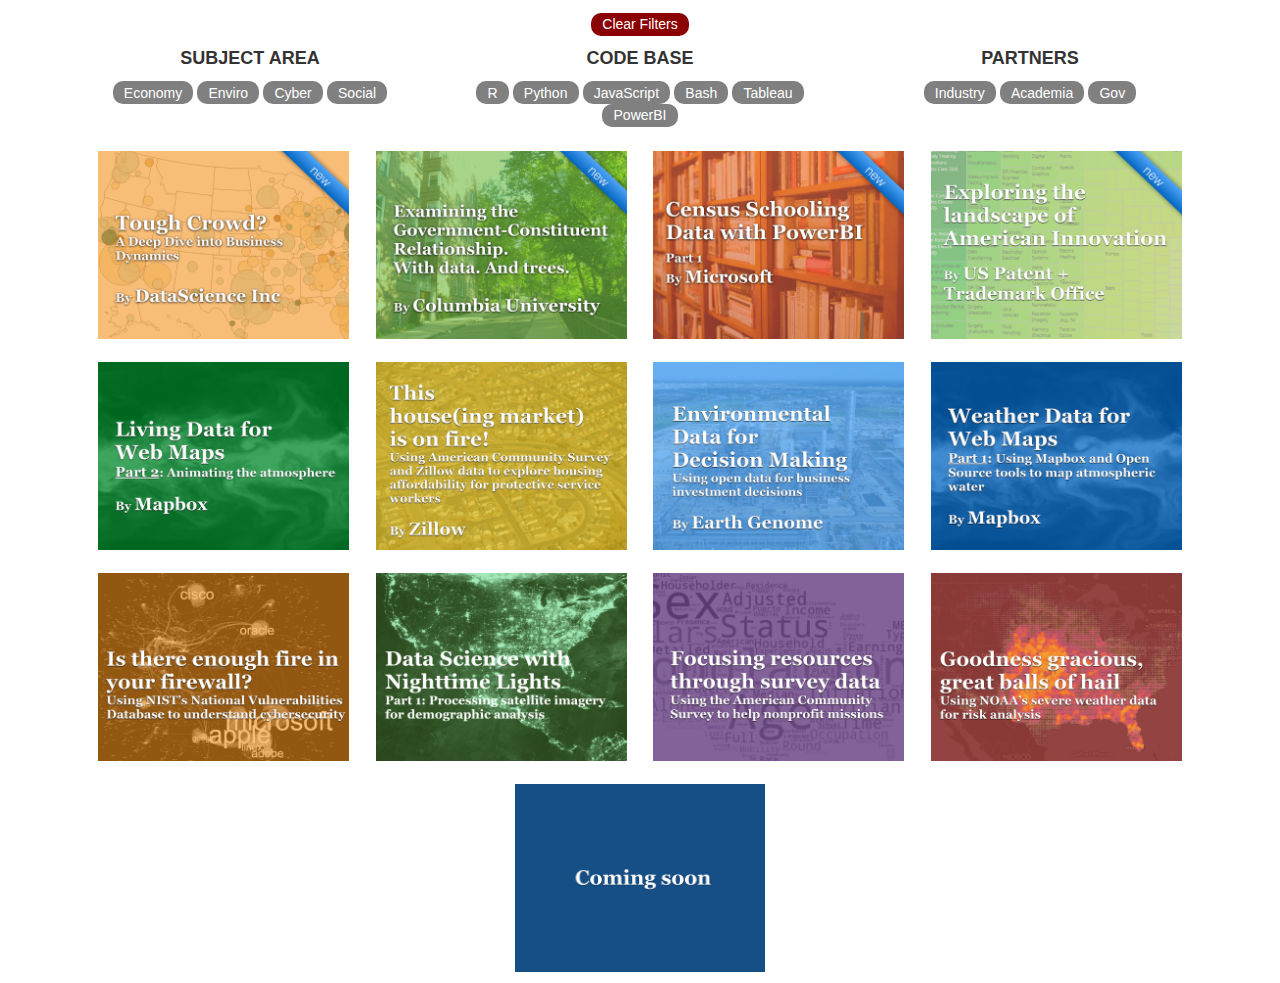
==== commit 09572b21: "Updated" ====
--- a/mixitup/index.html
+++ b/mixitup/index.html
@@ -59,7 +59,7 @@
                   <img src="img/Gallery_Tiles.011.jpeg" width="100%" alt="placeholder"/>
               </a>
         </div>
-    <div class="mix  econ env social R academia" >
+    <div class="mix  econ env social r academia" >
               <a href="#trees" data-toggle="modal">
                   <img src="img/Gallery_Tiles.012.jpeg" width="100%" alt="placeholder"/>
               </a>
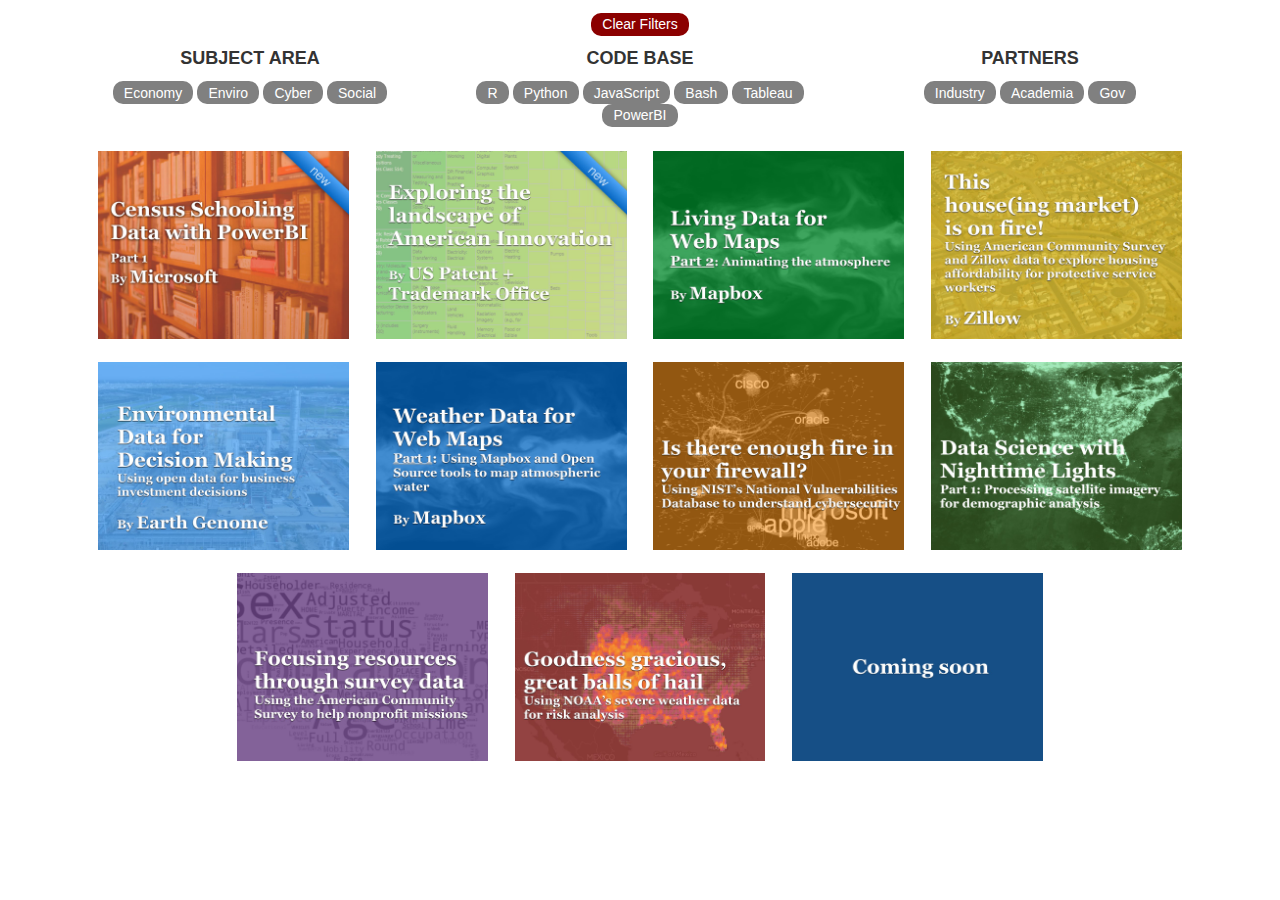
==== commit 57936665: "Merge remote-tracking branch 'origin/master'" ====
--- a/mixitup/index.html
+++ b/mixitup/index.html
@@ -53,17 +53,6 @@
       </form>
 
 <div id="Container" class="container">
-    
-     <div class="mix  econ py industry" >
-              <a href="#ds1" data-toggle="modal">
-                  <img src="img/Gallery_Tiles.011.jpeg" width="100%" alt="placeholder"/>
-              </a>
-        </div>
-    <div class="mix  econ env social r academia" >
-              <a href="#trees" data-toggle="modal">
-                  <img src="img/Gallery_Tiles.012.jpeg" width="100%" alt="placeholder"/>
-              </a>
-        </div>
         <div class="mix social econ powerbi industry" >
               <a href="#ms1" data-toggle="modal">
                   <img src="img/Gallery_Tiles.010.jpeg" width="100%" alt="placeholder"/>
@@ -123,82 +112,7 @@
         
 
 </div>
-<!-- Modal for each story  -->
-      <div class="portfolio-modal modal fade" id="trees" tabindex="-1" role="dialog" aria-hidden="true" >
-        <div class="modal-content"  style="background-color:#F2F2F2;">
-            <div class="close-modal" data-dismiss="modal">
-                <div class="lr">
-                    <div class="rl">
-                    </div>
-                </div>
-            </div>
-
-            <div class="container" > 
-
-                <div class="row">
-                    <div class="col-lg-4  col-md-4">
-                        <br><img class="img-responsive img-centered" src="img/Gallery_Tiles.012.jpeg" alt="risk1" width="300">
-                        <a id="btn_base" style="text-align:left;font-size:80%" href="https://commercedataservice.github.io/tutorial_311_trees_p1/" target="_top" >Get Started</a>
-                    </div>
-                    <div class="col-lg-8  col-md-8" style="text-align:left;">
-
-                            <!-- Project Details Go Here -->
-
-                            <h3>Examining the Government-Constituent Relationship. With data. And trees.</h3>
-                            <h4>Jonathan Auerbach, <a href="http://stat.columbia.edu/" target="_top">Columbia University Dept of Statistics</a> + Christopher Eshleman, <a href="https://sipa.columbia.edu/" target="_top">Columbia University SIPA DataScience Inc</a> </h4> 
-                            <p><strong><u>Description</u>.</strong> In 2012, Hurricane Sandy inflicted tens of billions of dollars in losses, destroying or damaging thousands of homes and vehicles and bringing the Northeast US to a grinding halt. A lesser cited impact was the storm’s toll on the city’s urban forestry. Sandy knocked down or seriously damaged over 20,000 street trees in New York City (NYC) alone. In the hours and days that followed, thousands of New Yorkers contacted local government via the City of New York’s 311 system asking for tree service to remove downed trees from cars, buildings and sidewalks. Devastating storm events are natural experiments – i.e., well-defined, independent, observable events. Immediately following a storm, it is highly likely that tree damage reported to 311 was generated from that event. To explore this paradigm, in 2014, Jonathan Auerbach, from Columbia University’s Statistics Department, and Christopher Eshleman, recently graduated from Columbia’s School of International and Public Affairs, set out to analyze the underlying demand patterns generated by a series of storm events which recently hit New York City. They used a combination of data from the City of New York’s open data portal and the US Census Bureau, and worked closely with the City’s Parks Department and NYC311. With this data they produced a series of statistical analyses that helped to identify communities in the City that had a higher propensity to report storm damage. Through the Commerce Data Usability Project and in collaboration with the Commerce Data Service, we have presented Auerbach and Eshleman’s work as a two-part R tutorial focused on extracting insights from spatial data utilizing recent developments in Bayesian statistics. Part one focuses on the fundamentals of processing geospatial data. Part two, soon to be released, focuses on hard statistical research that enables data-driven policy and operations.<br>
-                            <strong><u>Tools</u>.</strong> R
-                                <br>
-                            <strong><u>Data</u>.</strong>  <a href="https://data.cityofnewyork.us/Social-Services/311-Service-Requests-for-2009/3rfa-3xsf" target="_top">NYC 311 (Pre-2010) </a>, <a href="https://nycopendata.socrata.com/Social-Services/311-Service-Requests-from-2010-to-Present/erm2-nwe9" target="_top">NYC 311 (Post-2010) </a>, <a href="http://www1.nyc.gov/assets/planning/download/zip/data-maps/open-data/nyct2010wi16b.zip" target="_top">Census Tract Shapefile</a>, <a href="https://data.cityofnewyork.us/api/geospatial/rjaj-zgq7?method=export&format=Original" target="_top">NYC Parks Shapefile</a>
-                         
-                           
-                            </p>
-
-
-
-                    </div>
-                </div>
-            </div>
-        </div>
-      </div>
-        <!-- DATASCIENCE INC-->
-    <div class="portfolio-modal modal fade" id="ds1" tabindex="-1" role="dialog" aria-hidden="true" >
-        <div class="modal-content"  style="background-color:#F2F2F2;">
-            <div class="close-modal" data-dismiss="modal">
-                <div class="lr">
-                    <div class="rl">
-                    </div>
-                </div>
-            </div>
-
-            <div class="container" > 
-
-                <div class="row">
-                    <div class="col-lg-4  col-md-4">
-                        <br><img class="img-responsive img-centered" src="img/Gallery_Tiles.011.jpeg" alt="risk1" width="300">
-                        <a id="btn_base" style="text-align:left;font-size:80%" href="https://commercedataservice.github.io/tutorial_biz_dynamics/" target="_top" >Get Started</a>
-                    </div>
-                    <div class="col-lg-8  col-md-8" style="text-align:left;">
-
-                            <!-- Project Details Go Here -->
-
-                            <h3>Tough Crowd? A Dive into Business Dynamics</h3>
-                            <h4>Guo Liu + Dave Goodsmith, <a href="http://www.datascience.com/" target="_top">DataScience Inc</a> </h4> 
-                            <p><strong><u>Description</u>.</strong> Every year, thousands of entrepreneurs launch startups, aiming to make it big. This journey and the perils of failure have been interrogated from many angles, from <a href="http://www.theatlantic.com/education/archive/2014/11/tech-startup-founder-college/382959/">making risky decisions</a> to start the next iconic business to <a href="https://www.entrepreneur.com/article/245925">the demands of having your own startup</a>. However, while the startup survival has been written about, how do these survival rates shake out when we look at empirical evidence? As it turns out, the U.S. Census Bureau collects data on <a href="http://www.census.gov/data/developers/data-sets/business-dynamics.html">business dynamics</a> that can be used for survival analysis of firms and jobs. In this tutorial, we build a series of functions in Python to better understand business survival across the United States. By comparing survival rates in various Metropolitan Statistical Areas (<a href="http://www.census.gov/population/metro/">MSAs</a>), we find regions that may fare far better in business survival than others.<br>
-                            <strong><u>Tools</u>.</strong> Python, Plotly
-                                <br>
-                            <strong><u>Data</u>.</strong>  <a href="http://www.census.gov/data/developers/data-sets/business-dynamics.html" target="_top">Census Business Dynamics API</a> <br>
-                         
-                           
-                            </p>
-
-
-
-                    </div>
-                </div>
-            </div>
-        </div>
-    </div>      
+      
 <!-- Modal for each story  -->
         <!-- MS PowerBI1-->
     <div class="portfolio-modal modal fade" id="ms1" tabindex="-1" role="dialog" aria-hidden="true" >
@@ -221,13 +135,13 @@
 
                             <!-- Project Details Go Here -->
 
-                            <h3>Census Schooling Data with PowerBI</h3>
+                            <h3Environmental Data for Decision Making </h3>
                             <h4>Adam Hechtman, <a href="http://microsoft-chicago.com/" target="_top">Microsoft Chicago</a> </h4> 
                             <p><strong><u>Description</u>.</strong>  Data analysis using open government data has taken the center stage for everything from community organizing to starting or growing a business to crafting good public policy. Many government entities - federal, state, and local - have made open data a cornerstone of their transparency initiatives. But opening data to the public is just the first step to driving knowledge and insights in using that data. People need easy to use tools to help them discover, combine, analyze, and visualize that data. This three part tutorial will cover how to use the free version of the Power BI tool to ask questions using open federal and local data sources. <br>
 
                             <strong><u>Tools</u>.</strong> PowerBI
                                 <br>
-                            <strong><u>Data</u>.</strong>  <a href="https://www.census.gov/govs/cog/" target="_top">2010 Census of Governments</a> <br>
+                            <strong><u>Data</u>.</strong>  (<a href="https://www.census.gov/govs/cog/" target="_top">2010 Census of Governments</a>) <br>
                          
                            
                             </p>
@@ -261,7 +175,7 @@
 
                             <!-- Project Details Go Here -->
 
-                            <h3>Exploring the landscape of American Innovation </h3>
+                            <h3Environmental Data for Decision Making </h3>
                             <h4>Christopher Berman, <a href="https://www.uspto.gov" target="_top">USPTO</a> </h4> 
                             <p><strong><u>Description</u>.</strong>  Among the vast set of data that the USPTO provides, the Patent Technology Monitoring Team (PTMT) produces aggregations of the underlying patent data, along multiple, different dimensions and partitions. These aggregations answer a host of questions for us, including questions related to trends in technology and innovation in any given sector. <br> As part of the Commerce Data Usability Project and in collaboration with the Commerce Data Service, the USPTO created a tutorial introducing Tableau as a way to explore USPTO data. In essence, Tableau makes it easy to develop visualizations in order to quickly identify the changes in data. A series of visualizations powered by Tableau and USPTO data, for example, reveals new insights into how innovation varies across the United States, state by state. In California more patents are granted for technology innovations, but in Alaska, more patents are granted for oil drilling. <br>
 
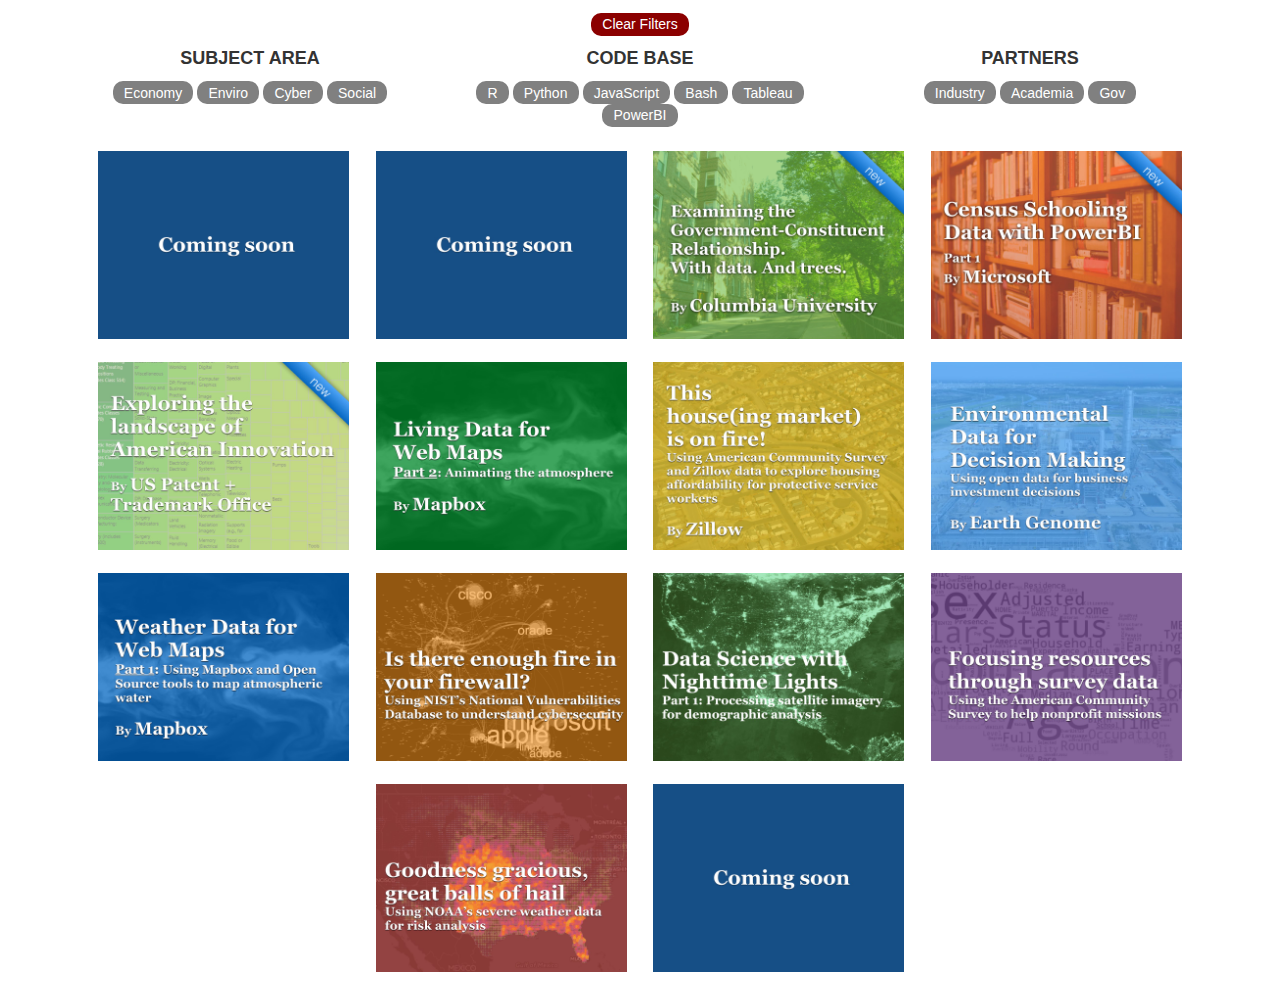
==== commit 560c3578: "Adding Congestion Tutorial" ====
--- a/mixitup/index.html
+++ b/mixitup/index.html
@@ -53,6 +53,22 @@
       </form>
 
 <div id="Container" class="container">
+    
+     <div class="mix  econ py js industry" >
+              <a href="#congest" data-toggle="modal">
+                  <img src="img/Gallery_Tiles.013.jpeg" width="100%" alt="placeholder"/>
+              </a>
+        </div>
+     <div class="mix  econ py industry" >
+              <a href="#ds1" data-toggle="modal">
+                  <img src="img/Gallery_Tiles.011.jpeg" width="100%" alt="placeholder"/>
+              </a>
+        </div>
+    <div class="mix  econ env social r academia" >
+              <a href="#trees" data-toggle="modal">
+                  <img src="img/Gallery_Tiles.012.jpeg" width="100%" alt="placeholder"/>
+              </a>
+        </div>
         <div class="mix social econ powerbi industry" >
               <a href="#ms1" data-toggle="modal">
                   <img src="img/Gallery_Tiles.010.jpeg" width="100%" alt="placeholder"/>
@@ -112,7 +128,120 @@
         
 
 </div>
-      
+<!-- Modal for each story  -->
+<div class="portfolio-modal modal fade" id="congest" tabindex="-1" role="dialog" aria-hidden="true" >
+        <div class="modal-content"  style="background-color:#F2F2F2;">
+            <div class="close-modal" data-dismiss="modal">
+                <div class="lr">
+                    <div class="rl">
+                    </div>
+                </div>
+            </div>
+
+            <div class="container" > 
+
+                <div class="row">
+                    <div class="col-lg-4  col-md-4">
+                        <br><img class="img-responsive img-centered" src="img/Gallery_Tiles.013.jpeg" alt="risk1" width="300">
+                        <a id="btn_base" style="text-align:left;font-size:80%" href="https://commercedataservice.github.io/tutorial-congestion/" target="_top" >Get Started</a>
+                    </div>
+                    <div class="col-lg-8  col-md-8" style="text-align:left;">
+
+                            <!-- Project Details Go Here -->
+
+                            <h3>Impact of Spending on Traffic Congestion</h3>
+                            <h4>Peter Viechnicki, <a href="http://www2.deloitte.com/global/en.html" target="_top">Deloitte Services LP</a> + Zach Whitman, <a href="http://www2.deloitte.com/global/en.html" target="_top">Deloitte Advisory LP</a> + Jonathan Speiser, <a href="http://www.datawheel.us/" target="_top">Datawheel</a> + Dave Landry, <a href="http://www.datawheel.us/" target="_top">Datawheel</a> </h4> 
+                            <p><strong><u>Description</u>.</strong> Everyone hates traffic, and for most of us, it seems to be getting worse with every passing year. But how does traffic congestion in our home town actually compare to other cities across the country, and what is the government doing about it? These are complicated questions, but we can begin to answer them by comparing data on commuting times with data on public spending on congestion relief projects. The resulting mashup can enable us to see the extent to which government spending through formula grants and related programs from the Department of Transportation aligns with high-congestion regions. Data on commute times is collected by the Census Bureau's American Community Survey each year, and we'll access these data via Data USA's convenient API. Spending data is provided by the Treasury Department on USASpending.gov. In this tutorial, we'll show you how to build a simple web visualization which mashes up these two datasets and allows users to start to get answers to questions about congestion mitigation spending.<br>
+                            <strong><u>Tools</u>.</strong> JavaScript, Python, D3.js, D3plus, leaflet
+                                <br>
+                            <strong><u>Data</u>.</strong>  <a href="https://datausa.io/">Data USA</a>, <a href="https://www.usaspending.gov/Pages/Default.aspx">USASpending.gov</a>
+                         
+                           
+                            </p>
+
+
+
+                    </div>
+                </div>
+            </div>
+        </div>
+      </div>
+      <!-- Columbia University -->
+      <div class="portfolio-modal modal fade" id="trees" tabindex="-1" role="dialog" aria-hidden="true" >
+        <div class="modal-content"  style="background-color:#F2F2F2;">
+            <div class="close-modal" data-dismiss="modal">
+                <div class="lr">
+                    <div class="rl">
+                    </div>
+                </div>
+            </div>
+
+            <div class="container" > 
+
+                <div class="row">
+                    <div class="col-lg-4  col-md-4">
+                        <br><img class="img-responsive img-centered" src="img/Gallery_Tiles.012.jpeg" alt="risk1" width="300">
+                        <a id="btn_base" style="text-align:left;font-size:80%" href="https://commercedataservice.github.io/tutorial_311_trees_p1/" target="_top" >Get Started</a>
+                    </div>
+                    <div class="col-lg-8  col-md-8" style="text-align:left;">
+
+                            <!-- Project Details Go Here -->
+
+                            <h3>Examining the Government-Constituent Relationship. With data. And trees.</h3>
+                            <h4>Jonathan Auerbach, <a href="http://stat.columbia.edu/" target="_top">Columbia University Dept of Statistics</a> + Christopher Eshleman, <a href="https://sipa.columbia.edu/" target="_top">Columbia University SIPA DataScience Inc</a> </h4> 
+                            <p><strong><u>Description</u>.</strong> In 2012, Hurricane Sandy inflicted tens of billions of dollars in losses, destroying or damaging thousands of homes and vehicles and bringing the Northeast US to a grinding halt. A lesser cited impact was the storm’s toll on the city’s urban forestry. Sandy knocked down or seriously damaged over 20,000 street trees in New York City (NYC) alone. In the hours and days that followed, thousands of New Yorkers contacted local government via the City of New York’s 311 system asking for tree service to remove downed trees from cars, buildings and sidewalks. Devastating storm events are natural experiments – i.e., well-defined, independent, observable events. Immediately following a storm, it is highly likely that tree damage reported to 311 was generated from that event. To explore this paradigm, in 2014, Jonathan Auerbach, from Columbia University’s Statistics Department, and Christopher Eshleman, recently graduated from Columbia’s School of International and Public Affairs, set out to analyze the underlying demand patterns generated by a series of storm events which recently hit New York City. They used a combination of data from the City of New York’s open data portal and the US Census Bureau, and worked closely with the City’s Parks Department and NYC311. With this data they produced a series of statistical analyses that helped to identify communities in the City that had a higher propensity to report storm damage. Through the Commerce Data Usability Project and in collaboration with the Commerce Data Service, we have presented Auerbach and Eshleman’s work as a two-part R tutorial focused on extracting insights from spatial data utilizing recent developments in Bayesian statistics. Part one focuses on the fundamentals of processing geospatial data. Part two, soon to be released, focuses on hard statistical research that enables data-driven policy and operations.<br>
+                            <strong><u>Tools</u>.</strong> R
+                                <br>
+                            <strong><u>Data</u>.</strong>  <a href="https://data.cityofnewyork.us/Social-Services/311-Service-Requests-for-2009/3rfa-3xsf" target="_top">NYC 311 (Pre-2010) </a>, <a href="https://nycopendata.socrata.com/Social-Services/311-Service-Requests-from-2010-to-Present/erm2-nwe9" target="_top">NYC 311 (Post-2010) </a>, <a href="http://www1.nyc.gov/assets/planning/download/zip/data-maps/open-data/nyct2010wi16b.zip" target="_top">Census Tract Shapefile</a>, <a href="https://data.cityofnewyork.us/api/geospatial/rjaj-zgq7?method=export&format=Original" target="_top">NYC Parks Shapefile</a>
+                         
+                           
+                            </p>
+
+
+
+                    </div>
+                </div>
+            </div>
+        </div>
+      </div>
+        <!-- DATASCIENCE INC-->
+    <div class="portfolio-modal modal fade" id="ds1" tabindex="-1" role="dialog" aria-hidden="true" >
+        <div class="modal-content"  style="background-color:#F2F2F2;">
+            <div class="close-modal" data-dismiss="modal">
+                <div class="lr">
+                    <div class="rl">
+                    </div>
+                </div>
+            </div>
+
+            <div class="container" > 
+
+                <div class="row">
+                    <div class="col-lg-4  col-md-4">
+                        <br><img class="img-responsive img-centered" src="img/Gallery_Tiles.011.jpeg" alt="risk1" width="300">
+                        <a id="btn_base" style="text-align:left;font-size:80%" href="https://commercedataservice.github.io/tutorial_biz_dynamics/" target="_top" >Get Started</a>
+                    </div>
+                    <div class="col-lg-8  col-md-8" style="text-align:left;">
+
+                            <!-- Project Details Go Here -->
+
+                            <h3>Tough Crowd? A Dive into Business Dynamics</h3>
+                            <h4>Guo Liu + Dave Goodsmith, <a href="http://www.datascience.com/" target="_top">DataScience Inc</a> </h4> 
+                            <p><strong><u>Description</u>.</strong> Every year, thousands of entrepreneurs launch startups, aiming to make it big. This journey and the perils of failure have been interrogated from many angles, from <a href="http://www.theatlantic.com/education/archive/2014/11/tech-startup-founder-college/382959/">making risky decisions</a> to start the next iconic business to <a href="https://www.entrepreneur.com/article/245925">the demands of having your own startup</a>. However, while the startup survival has been written about, how do these survival rates shake out when we look at empirical evidence? As it turns out, the U.S. Census Bureau collects data on <a href="http://www.census.gov/data/developers/data-sets/business-dynamics.html">business dynamics</a> that can be used for survival analysis of firms and jobs. In this tutorial, we build a series of functions in Python to better understand business survival across the United States. By comparing survival rates in various Metropolitan Statistical Areas (<a href="http://www.census.gov/population/metro/">MSAs</a>), we find regions that may fare far better in business survival than others.<br>
+                            <strong><u>Tools</u>.</strong> Python, Plotly
+                                <br>
+                            <strong><u>Data</u>.</strong>  <a href="http://www.census.gov/data/developers/data-sets/business-dynamics.html" target="_top">Census Business Dynamics API</a> <br>
+                         
+                           
+                            </p>
+
+
+
+                    </div>
+                </div>
+            </div>
+        </div>
+    </div>      
 <!-- Modal for each story  -->
         <!-- MS PowerBI1-->
     <div class="portfolio-modal modal fade" id="ms1" tabindex="-1" role="dialog" aria-hidden="true" >
@@ -135,13 +264,13 @@
 
                             <!-- Project Details Go Here -->
 
-                            <h3Environmental Data for Decision Making </h3>
+                            <h3>Census Schooling Data with PowerBI</h3>
                             <h4>Adam Hechtman, <a href="http://microsoft-chicago.com/" target="_top">Microsoft Chicago</a> </h4> 
                             <p><strong><u>Description</u>.</strong>  Data analysis using open government data has taken the center stage for everything from community organizing to starting or growing a business to crafting good public policy. Many government entities - federal, state, and local - have made open data a cornerstone of their transparency initiatives. But opening data to the public is just the first step to driving knowledge and insights in using that data. People need easy to use tools to help them discover, combine, analyze, and visualize that data. This three part tutorial will cover how to use the free version of the Power BI tool to ask questions using open federal and local data sources. <br>
 
                             <strong><u>Tools</u>.</strong> PowerBI
                                 <br>
-                            <strong><u>Data</u>.</strong>  (<a href="https://www.census.gov/govs/cog/" target="_top">2010 Census of Governments</a>) <br>
+                            <strong><u>Data</u>.</strong>  <a href="https://www.census.gov/govs/cog/" target="_top">2010 Census of Governments</a> <br>
                          
                            
                             </p>
@@ -175,7 +304,7 @@
 
                             <!-- Project Details Go Here -->
 
-                            <h3Environmental Data for Decision Making </h3>
+                            <h3>Exploring the landscape of American Innovation </h3>
                             <h4>Christopher Berman, <a href="https://www.uspto.gov" target="_top">USPTO</a> </h4> 
                             <p><strong><u>Description</u>.</strong>  Among the vast set of data that the USPTO provides, the Patent Technology Monitoring Team (PTMT) produces aggregations of the underlying patent data, along multiple, different dimensions and partitions. These aggregations answer a host of questions for us, including questions related to trends in technology and innovation in any given sector. <br> As part of the Commerce Data Usability Project and in collaboration with the Commerce Data Service, the USPTO created a tutorial introducing Tableau as a way to explore USPTO data. In essence, Tableau makes it easy to develop visualizations in order to quickly identify the changes in data. A series of visualizations powered by Tableau and USPTO data, for example, reveals new insights into how innovation varies across the United States, state by state. In California more patents are granted for technology innovations, but in Alaska, more patents are granted for oil drilling. <br>
 
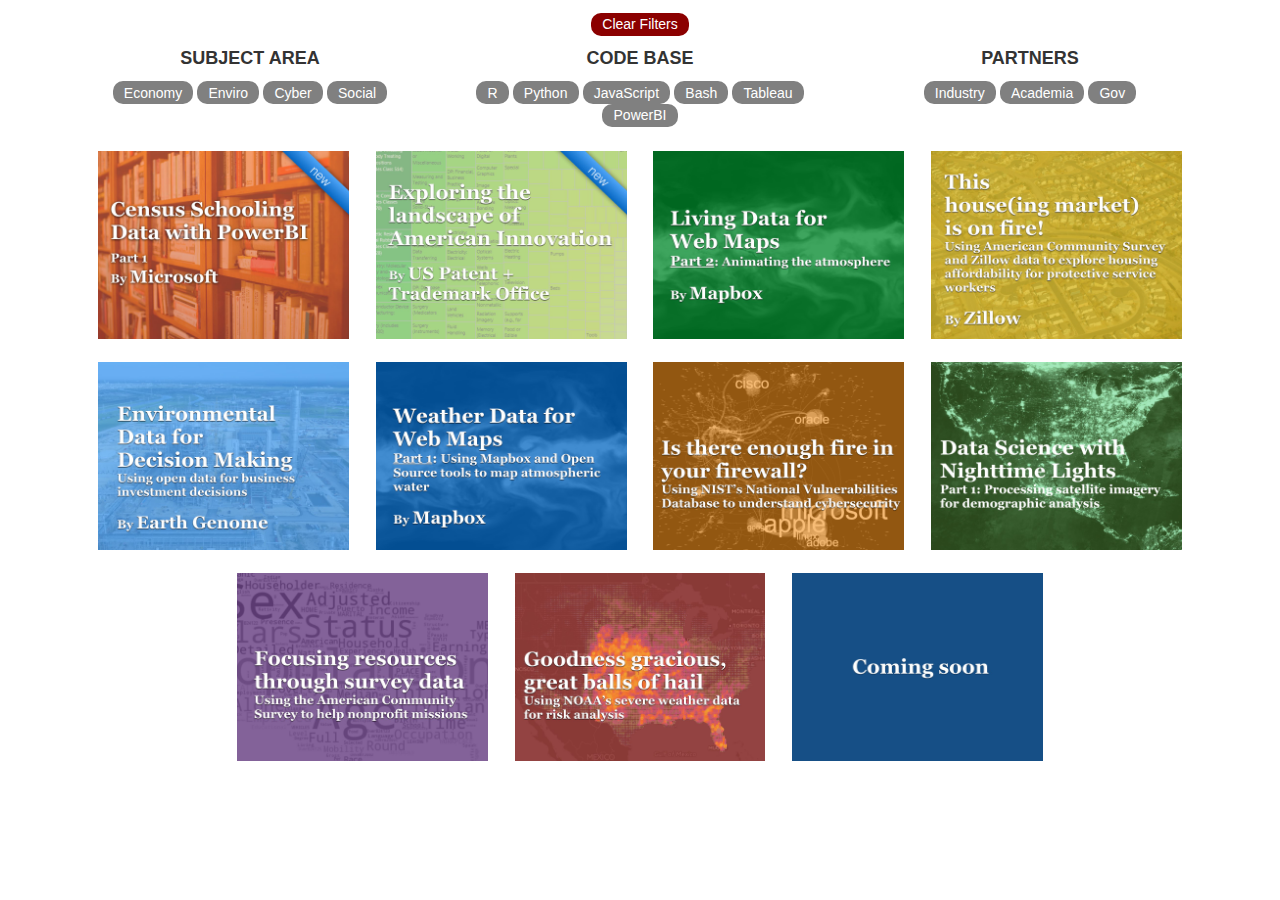
==== commit 88d60611: "Update index.html" ====
--- a/mixitup/index.html
+++ b/mixitup/index.html
@@ -53,22 +53,6 @@
       </form>
 
 <div id="Container" class="container">
-    
-     <div class="mix  econ py js industry" >
-              <a href="#congest" data-toggle="modal">
-                  <img src="img/Gallery_Tiles.013.jpeg" width="100%" alt="placeholder"/>
-              </a>
-        </div>
-     <div class="mix  econ py industry" >
-              <a href="#ds1" data-toggle="modal">
-                  <img src="img/Gallery_Tiles.011.jpeg" width="100%" alt="placeholder"/>
-              </a>
-        </div>
-    <div class="mix  econ env social r academia" >
-              <a href="#trees" data-toggle="modal">
-                  <img src="img/Gallery_Tiles.012.jpeg" width="100%" alt="placeholder"/>
-              </a>
-        </div>
         <div class="mix social econ powerbi industry" >
               <a href="#ms1" data-toggle="modal">
                   <img src="img/Gallery_Tiles.010.jpeg" width="100%" alt="placeholder"/>
@@ -128,120 +112,7 @@
         
 
 </div>
-<!-- Modal for each story  -->
-<div class="portfolio-modal modal fade" id="congest" tabindex="-1" role="dialog" aria-hidden="true" >
-        <div class="modal-content"  style="background-color:#F2F2F2;">
-            <div class="close-modal" data-dismiss="modal">
-                <div class="lr">
-                    <div class="rl">
-                    </div>
-                </div>
-            </div>
-
-            <div class="container" > 
-
-                <div class="row">
-                    <div class="col-lg-4  col-md-4">
-                        <br><img class="img-responsive img-centered" src="img/Gallery_Tiles.013.jpeg" alt="risk1" width="300">
-                        <a id="btn_base" style="text-align:left;font-size:80%" href="https://commercedataservice.github.io/tutorial-congestion/" target="_top" >Get Started</a>
-                    </div>
-                    <div class="col-lg-8  col-md-8" style="text-align:left;">
-
-                            <!-- Project Details Go Here -->
-
-                            <h3>Impact of Spending on Traffic Congestion</h3>
-                            <h4>Peter Viechnicki, <a href="http://www2.deloitte.com/global/en.html" target="_top">Deloitte Services LP</a> + Zach Whitman, <a href="http://www2.deloitte.com/global/en.html" target="_top">Deloitte Advisory LP</a> + Jonathan Speiser, <a href="http://www.datawheel.us/" target="_top">Datawheel</a> + Dave Landry, <a href="http://www.datawheel.us/" target="_top">Datawheel</a> </h4> 
-                            <p><strong><u>Description</u>.</strong> Everyone hates traffic, and for most of us, it seems to be getting worse with every passing year. But how does traffic congestion in our home town actually compare to other cities across the country, and what is the government doing about it? These are complicated questions, but we can begin to answer them by comparing data on commuting times with data on public spending on congestion relief projects. The resulting mashup can enable us to see the extent to which government spending through formula grants and related programs from the Department of Transportation aligns with high-congestion regions. Data on commute times is collected by the Census Bureau's American Community Survey each year, and we'll access these data via Data USA's convenient API. Spending data is provided by the Treasury Department on USASpending.gov. In this tutorial, we'll show you how to build a simple web visualization which mashes up these two datasets and allows users to start to get answers to questions about congestion mitigation spending.<br>
-                            <strong><u>Tools</u>.</strong> JavaScript, Python, D3.js, D3plus, leaflet
-                                <br>
-                            <strong><u>Data</u>.</strong>  <a href="https://datausa.io/">Data USA</a>, <a href="https://www.usaspending.gov/Pages/Default.aspx">USASpending.gov</a>
-                         
-                           
-                            </p>
-
-
-
-                    </div>
-                </div>
-            </div>
-        </div>
-      </div>
-      <!-- Columbia University -->
-      <div class="portfolio-modal modal fade" id="trees" tabindex="-1" role="dialog" aria-hidden="true" >
-        <div class="modal-content"  style="background-color:#F2F2F2;">
-            <div class="close-modal" data-dismiss="modal">
-                <div class="lr">
-                    <div class="rl">
-                    </div>
-                </div>
-            </div>
-
-            <div class="container" > 
-
-                <div class="row">
-                    <div class="col-lg-4  col-md-4">
-                        <br><img class="img-responsive img-centered" src="img/Gallery_Tiles.012.jpeg" alt="risk1" width="300">
-                        <a id="btn_base" style="text-align:left;font-size:80%" href="https://commercedataservice.github.io/tutorial_311_trees_p1/" target="_top" >Get Started</a>
-                    </div>
-                    <div class="col-lg-8  col-md-8" style="text-align:left;">
-
-                            <!-- Project Details Go Here -->
-
-                            <h3>Examining the Government-Constituent Relationship. With data. And trees.</h3>
-                            <h4>Jonathan Auerbach, <a href="http://stat.columbia.edu/" target="_top">Columbia University Dept of Statistics</a> + Christopher Eshleman, <a href="https://sipa.columbia.edu/" target="_top">Columbia University SIPA DataScience Inc</a> </h4> 
-                            <p><strong><u>Description</u>.</strong> In 2012, Hurricane Sandy inflicted tens of billions of dollars in losses, destroying or damaging thousands of homes and vehicles and bringing the Northeast US to a grinding halt. A lesser cited impact was the storm’s toll on the city’s urban forestry. Sandy knocked down or seriously damaged over 20,000 street trees in New York City (NYC) alone. In the hours and days that followed, thousands of New Yorkers contacted local government via the City of New York’s 311 system asking for tree service to remove downed trees from cars, buildings and sidewalks. Devastating storm events are natural experiments – i.e., well-defined, independent, observable events. Immediately following a storm, it is highly likely that tree damage reported to 311 was generated from that event. To explore this paradigm, in 2014, Jonathan Auerbach, from Columbia University’s Statistics Department, and Christopher Eshleman, recently graduated from Columbia’s School of International and Public Affairs, set out to analyze the underlying demand patterns generated by a series of storm events which recently hit New York City. They used a combination of data from the City of New York’s open data portal and the US Census Bureau, and worked closely with the City’s Parks Department and NYC311. With this data they produced a series of statistical analyses that helped to identify communities in the City that had a higher propensity to report storm damage. Through the Commerce Data Usability Project and in collaboration with the Commerce Data Service, we have presented Auerbach and Eshleman’s work as a two-part R tutorial focused on extracting insights from spatial data utilizing recent developments in Bayesian statistics. Part one focuses on the fundamentals of processing geospatial data. Part two, soon to be released, focuses on hard statistical research that enables data-driven policy and operations.<br>
-                            <strong><u>Tools</u>.</strong> R
-                                <br>
-                            <strong><u>Data</u>.</strong>  <a href="https://data.cityofnewyork.us/Social-Services/311-Service-Requests-for-2009/3rfa-3xsf" target="_top">NYC 311 (Pre-2010) </a>, <a href="https://nycopendata.socrata.com/Social-Services/311-Service-Requests-from-2010-to-Present/erm2-nwe9" target="_top">NYC 311 (Post-2010) </a>, <a href="http://www1.nyc.gov/assets/planning/download/zip/data-maps/open-data/nyct2010wi16b.zip" target="_top">Census Tract Shapefile</a>, <a href="https://data.cityofnewyork.us/api/geospatial/rjaj-zgq7?method=export&format=Original" target="_top">NYC Parks Shapefile</a>
-                         
-                           
-                            </p>
-
-
-
-                    </div>
-                </div>
-            </div>
-        </div>
-      </div>
-        <!-- DATASCIENCE INC-->
-    <div class="portfolio-modal modal fade" id="ds1" tabindex="-1" role="dialog" aria-hidden="true" >
-        <div class="modal-content"  style="background-color:#F2F2F2;">
-            <div class="close-modal" data-dismiss="modal">
-                <div class="lr">
-                    <div class="rl">
-                    </div>
-                </div>
-            </div>
-
-            <div class="container" > 
-
-                <div class="row">
-                    <div class="col-lg-4  col-md-4">
-                        <br><img class="img-responsive img-centered" src="img/Gallery_Tiles.011.jpeg" alt="risk1" width="300">
-                        <a id="btn_base" style="text-align:left;font-size:80%" href="https://commercedataservice.github.io/tutorial_biz_dynamics/" target="_top" >Get Started</a>
-                    </div>
-                    <div class="col-lg-8  col-md-8" style="text-align:left;">
-
-                            <!-- Project Details Go Here -->
-
-                            <h3>Tough Crowd? A Dive into Business Dynamics</h3>
-                            <h4>Guo Liu + Dave Goodsmith, <a href="http://www.datascience.com/" target="_top">DataScience Inc</a> </h4> 
-                            <p><strong><u>Description</u>.</strong> Every year, thousands of entrepreneurs launch startups, aiming to make it big. This journey and the perils of failure have been interrogated from many angles, from <a href="http://www.theatlantic.com/education/archive/2014/11/tech-startup-founder-college/382959/">making risky decisions</a> to start the next iconic business to <a href="https://www.entrepreneur.com/article/245925">the demands of having your own startup</a>. However, while the startup survival has been written about, how do these survival rates shake out when we look at empirical evidence? As it turns out, the U.S. Census Bureau collects data on <a href="http://www.census.gov/data/developers/data-sets/business-dynamics.html">business dynamics</a> that can be used for survival analysis of firms and jobs. In this tutorial, we build a series of functions in Python to better understand business survival across the United States. By comparing survival rates in various Metropolitan Statistical Areas (<a href="http://www.census.gov/population/metro/">MSAs</a>), we find regions that may fare far better in business survival than others.<br>
-                            <strong><u>Tools</u>.</strong> Python, Plotly
-                                <br>
-                            <strong><u>Data</u>.</strong>  <a href="http://www.census.gov/data/developers/data-sets/business-dynamics.html" target="_top">Census Business Dynamics API</a> <br>
-                         
-                           
-                            </p>
-
-
-
-                    </div>
-                </div>
-            </div>
-        </div>
-    </div>      
+      
 <!-- Modal for each story  -->
         <!-- MS PowerBI1-->
     <div class="portfolio-modal modal fade" id="ms1" tabindex="-1" role="dialog" aria-hidden="true" >
@@ -264,13 +135,13 @@
 
                             <!-- Project Details Go Here -->
 
-                            <h3>Census Schooling Data with PowerBI</h3>
+                            <h3Environmental Data for Decision Making </h3>
                             <h4>Adam Hechtman, <a href="http://microsoft-chicago.com/" target="_top">Microsoft Chicago</a> </h4> 
                             <p><strong><u>Description</u>.</strong>  Data analysis using open government data has taken the center stage for everything from community organizing to starting or growing a business to crafting good public policy. Many government entities - federal, state, and local - have made open data a cornerstone of their transparency initiatives. But opening data to the public is just the first step to driving knowledge and insights in using that data. People need easy to use tools to help them discover, combine, analyze, and visualize that data. This three part tutorial will cover how to use the free version of the Power BI tool to ask questions using open federal and local data sources. <br>
 
                             <strong><u>Tools</u>.</strong> PowerBI
                                 <br>
-                            <strong><u>Data</u>.</strong>  <a href="https://www.census.gov/govs/cog/" target="_top">2010 Census of Governments</a> <br>
+                            <strong><u>Data</u>.</strong>  (<a href="https://www.census.gov/govs/cog/" target="_top">2010 Census of Governments</a>) <br>
                          
                            
                             </p>
@@ -304,7 +175,7 @@
 
                             <!-- Project Details Go Here -->
 
-                            <h3>Exploring the landscape of American Innovation </h3>
+                            <h3Environmental Data for Decision Making </h3>
                             <h4>Christopher Berman, <a href="https://www.uspto.gov" target="_top">USPTO</a> </h4> 
                             <p><strong><u>Description</u>.</strong>  Among the vast set of data that the USPTO provides, the Patent Technology Monitoring Team (PTMT) produces aggregations of the underlying patent data, along multiple, different dimensions and partitions. These aggregations answer a host of questions for us, including questions related to trends in technology and innovation in any given sector. <br> As part of the Commerce Data Usability Project and in collaboration with the Commerce Data Service, the USPTO created a tutorial introducing Tableau as a way to explore USPTO data. In essence, Tableau makes it easy to develop visualizations in order to quickly identify the changes in data. A series of visualizations powered by Tableau and USPTO data, for example, reveals new insights into how innovation varies across the United States, state by state. In California more patents are granted for technology innovations, but in Alaska, more patents are granted for oil drilling. <br>
 
@@ -387,7 +258,7 @@
 
                             <h3This Hous(ing) Market Is On Fire!</h3>
 <h4>Aaron Terrazas, Senior Economist at <a href="http://www.zillow.com/research/about-us/" target="_top">Zillow</a></h4> 
-                            <p><strong><u>Description</u>.</strong>   When it comes to buying a house, there is a lot more to consider than just the sticker price. Wages and salaries vary widely across the country, including within specific occupations, as does the share of household income local residents are accustomed to dedicating to housing costs each month. At one extreme, some places with low housing costs might appear to be very affordable, but incomes might also be much lower than elsewhere; at the other extreme, some places that appear to be extremely expensive when looking at prices, might be more manageable as a result of relatively high wages and salaries. By combining Zillow data on home values, rents, and historical housing-cost burdens with data on incomes by occuption from the United States Census Bureau's American Community Survey, we can compare housing affordability for specific types of workers in different communities across the country. In this example, we estimate the share of a household's income that goes to a monthly mortgage payment on the median home across the country's metro areas. <br>
+                            <p><strong><u>Description</u>.</strong>   When it comes to buying a house, there is a lot more to consider than just the sticker price. Wages and salaries vary widely across the country, including within specific occupations, as does the share of household income local residents are accustomed to dedicating to housing costs each month. At one extreme, some places with low housing costs might appear to be very affordable, but incomes might also be much lower than elsewhere; at the other extreme, some places that appear to be extremely expensive when looking at prices, might be more manageable as a result of relatively high wages and salaries. By combining Zillow data on home values, rents, and historical housing-cost burdens with data on incomes by occupation from the United States Census Bureau's American Community Survey, we can compare housing affordability for specific types of workers in different communities across the country. In this example, we estimate the share of a household's income that goes to a monthly mortgage payment on the median home across the country's metro areas. <br>
 
                             <strong><u>Languages + Libraries</u>.</strong> <a href="https://www.r-project.org" target="_top">R</a> 
                                 <br>
@@ -520,44 +391,6 @@
         </div>
     </div>
 
-<!-- nvd -->
-    <div class="portfolio-modal modal fade" id="nvd" tabindex="-1" role="dialog" aria-hidden="true" >
-        <div class="modal-content" style="background-color:#F2F2F2;">
-            <div class="close-modal" data-dismiss="modal">
-                <div class="lr">
-                    <div class="rl">
-                    </div>
-                </div>
-            </div>
-            <div class="container" >
-                <div class="row">
-                    <div class="col-lg-4  col-md-4">
-                        <br><img class="img-responsive img-centered" src="img/Gallery_Tiles.002.jpeg" alt="nvd1" width="300">
-                         <a id="btn_base" style="text-align:center;font-size:80%" href="http://commercedataservice.github.io/tutorial_nist_nvd/" target="_top" >Get Started</a>
-
-
-                    </div>
-                    <div class="col-lg-8  col-md-8" style="text-align:left;">
-
-                            <!-- Project Details Go Here -->
-
-                            <h3>Making sense of patterns in cyber vulnerabilities </h3>
-
-                            <p><strong><u>Description</u>.</strong> That's the question Americans ask themselves daily. What is a good tradeoff between convenience and security when everything we use seems to require constant updates? How often are the vulnerabilities being discovered, exploited, or patched in the software that powers our lives? How much are we putting ourselves at risk when we ignore our updates? This tutorial uses cybersecurity  data from the National Institute of Standards and Technology's (<a href="http://nist.gov/" target="_top">NIST</a>) to uncover vulnerability patterns across the tech world.<br>
-                            <strong><u>Languages</u>.</strong> Python, D3.js, Dimple.js, dygraphs, Gephi <br>
-                            <strong><u>Data</u>.</strong> NIST's National Vulnerabilities Database (<a href="https://nvd.nist.gov/" target="_top">NVD</a>) <br>
-                            <strong><u>Acknowledgements</u>.</strong> This work was made possible with the technical review conducted by NIST (<a href="https://nist.gov/">NVD</a>).
-                            </p>
-
-
-
-                    </div>
-                </div>
-            </div>
-        </div>
-    </div>
-
-
 <!-- viirs1 -->
     <div class="portfolio-modal modal fade" id="viirs1" tabindex="-1" role="dialog" aria-hidden="true" >
         <div class="modal-content" style="background-color:#F2F2F2;">
@@ -577,7 +410,7 @@
 
                         <!-- Project Details Go Here -->
                             <h3>Nighttime satellite imagery for economic research (Part 1) </h3>
-                            <p><strong><u>Description</u>.</strong> Everytime a satellite passes over is an opportunity to improve our understanding of society in near real time. The various imagery captures different bandwidths of light, enabling a wide range of scientific and operational capabilities. In particular, nighttime satellite data can be transformed into approximations of economic activity as well as demographic patterns. In this first part in a multiple part series, we will illustrate how to process monthly satellite imagery composites from NOAA to correlate with population data from the US Census Bureau. <br>
+                            <p><strong><u>Description</u>.</strong> Every time a satellite passes over is an opportunity to improve our understanding of society in near real time. The various imagery captures different bandwidths of light, enabling a wide range of scientific and operational capabilities. In particular, nighttime satellite data can be transformed into approximations of economic activity as well as demographic patterns. In this first part in a multiple part series, we will illustrate how to process monthly satellite imagery composites from NOAA to correlate with population data from the US Census Bureau. <br>
                             <strong><u>Languages</u>.</strong> R, Plotly <br>
                             <strong><u>Data</u>.</strong> VIIRS Day/Night Band (DNB) Cloud Free Monthly Composites (<a href="http://ngdc.noaa.gov/eog/viirs/download_monthly.html" target="_top">VIIRS DNB</a>); US Census Bureau County Shapefiles (<a href="https://www.census.gov/geo/maps-data/data/cbf/cbf_counties.html" target="_top">TIGER</a>) <br>
                             <strong><u>Acknowledgements</u>.</strong> This work was inspired and developed in collaboration with NOAA's National Centers for Environmental Information (<a href="http://www.ncei.noaa.gov/" target="_top">NCEI</a>).
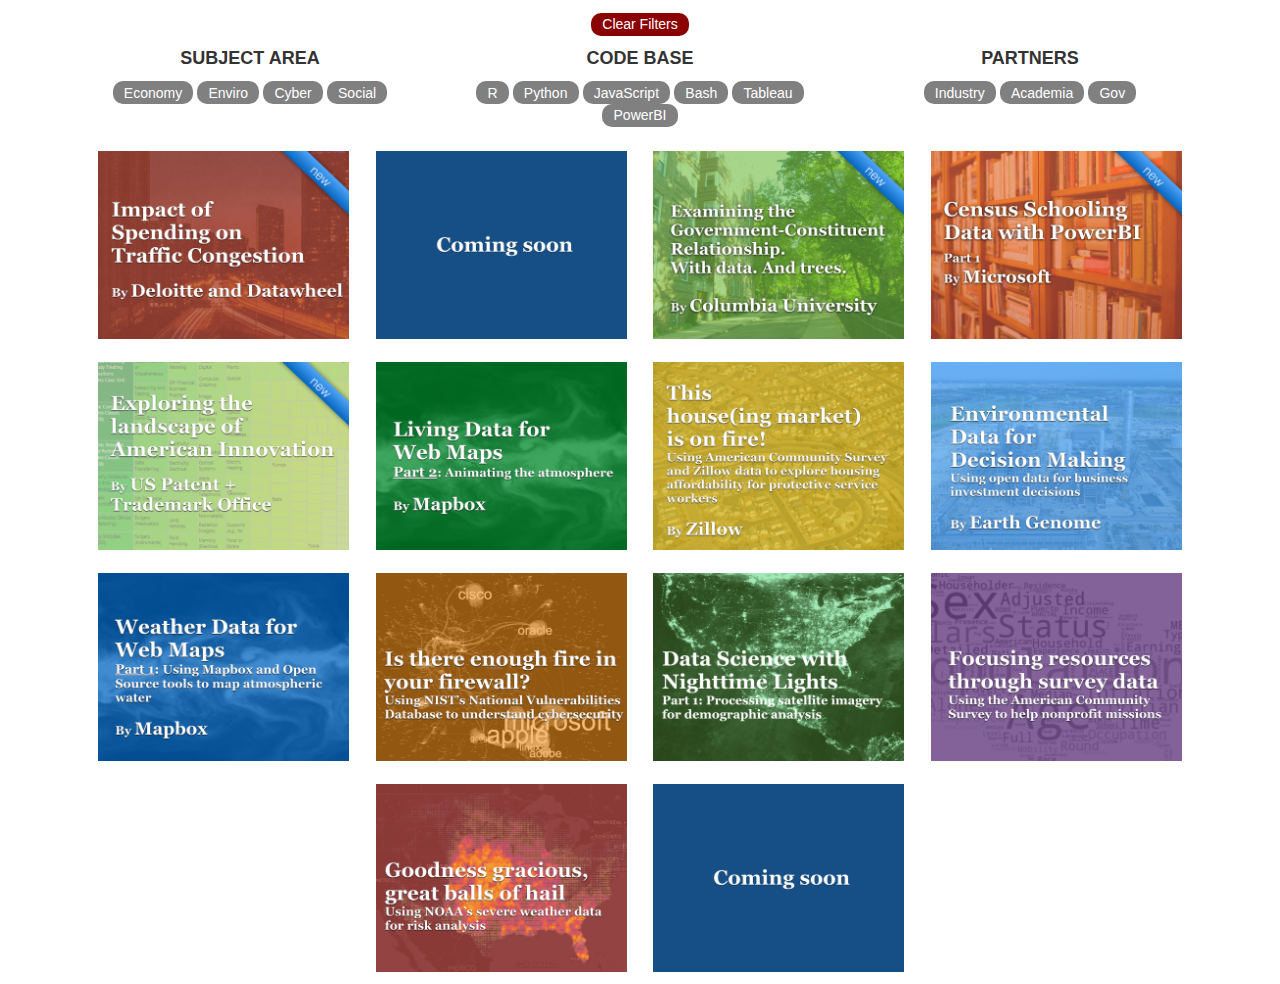
==== commit ba0c355a: "Update index.html" ====
--- a/mixitup/index.html
+++ b/mixitup/index.html
@@ -1,13 +1,11 @@
 <!DOCTYPE html>
-<html >
+<html>
   <head>
     <meta charset="UTF-8">
         <link rel="stylesheet" href="css/reset.css">
         <link rel="stylesheet" href="css/style.css">
         <link rel="stylesheet" href="css/bootstrap.css">
-        <link rel="stylesheet" href="css/cds_pop.css">
-
-      
+        <link rel="stylesheet" href="css/cds_pop.css">    
   </head>
 
   <body>
@@ -53,66 +51,194 @@
       </form>
 
 <div id="Container" class="container">
-        <div class="mix social econ powerbi industry" >
+    
+     <div class="mix  econ py js industry">
+              <a href="#congest" data-toggle="modal">
+                  <img src="img/Gallery_Tiles.013.jpeg" width="100%" alt="IMPACT OF SPENDING ON TRAFFIC CONGESTION"/>
+              </a>
+        </div>
+     <div class="mix  econ py industry">
+              <a href="#ds1" data-toggle="modal">
+                  <img src="img/Gallery_Tiles.011.jpeg" width="100%" alt="TOUGH CROWD? A DIVE INTO BUSINESS DYNAMICS"/>
+              </a>
+        </div>
+    <div class="mix  econ env social r academia">
+              <a href="#trees" data-toggle="modal">
+                  <img src="img/Gallery_Tiles.012.jpeg" width="100%" alt="EXAMINING THE GOVERNMENT-CONSTITUENT RELATIONSHIP. WITH DATA. AND TREES."/>
+              </a>
+        </div>
+        <div class="mix social econ powerbi industry">
               <a href="#ms1" data-toggle="modal">
-                  <img src="img/Gallery_Tiles.010.jpeg" width="100%" alt="placeholder"/>
-              </a>
-        </div>
-        <div class="mix econ py tableau gov" >
+                  <img src="img/Gallery_Tiles.010.jpeg" width="100%" alt="CENSUS SCHOOLING DATA WITH POWERBI"/>
+              </a>
+        </div>
+        <div class="mix econ py tableau gov">
               <a href="#uspto" data-toggle="modal">
-                  <img src="img/Gallery_Tiles.009.jpeg" width="100%" alt="placeholder"/>
-              </a>
-        </div>
-        <div class="mix env industry Bash" >
+                  <img src="img/Gallery_Tiles.009.jpeg" width="100%" alt="EXPLORING THE LANDSCAPE OF AMERICAN INNOVATION"/>
+              </a>
+        </div>
+        <div class="mix env industry Bash">
               <a href="#mapbox2" data-toggle="modal">
-                  <img src="img/Gallery_Tiles.006.jpeg" width="100%" alt="placeholder"/>
-              </a>
-        </div>
-        <div class=" mix r  econ industry " >
+                  <img src="img/Gallery_Tiles.006.jpeg" width="100%" alt="LIVING WEATHER DATA FOR WEB MAPS: PART 2"/>
+              </a>
+        </div>
+        <div class=" mix r econ industry">
             <a href="#zillow"  data-toggle="modal">
-              <img  src="img/Gallery_Tiles.007.jpeg" width="100%" alt="noaa1"/>
+              <img  src="img/Gallery_Tiles.007.jpeg" width="100%" alt="AARON TERRAZAS, SENIOR ECONOMIST AT ZILLOW"/>
             </a>
         </div>
-      <div class=" mix r env industry " >
+      <div class=" mix r env industry">
             <a href="#earthgenome"  data-toggle="modal">
-              <img  src="img/Gallery_Tiles.008.jpeg" width="100%" alt="noaa1"/>
+              <img  src="img/Gallery_Tiles.008.jpeg" width="100%" alt="ENVIRONMENTAL DATA DECISION MAKING"/>
             </a>
         </div>
-        <div class="mix env industry Bash" >
+        <div class="mix env industry Bash">
               <a href="#mapbox1" data-toggle="modal">
-                  <img src="img/Gallery_Tiles.005.jpeg" width="100%" alt="placeholder"/>
-              </a>
-        </div>
-        <div class="mix py js cyber gov" >
+                  <img src="img/Gallery_Tiles.005.jpeg" width="100%" alt="WEATHER DATA FOR WEB MAPS: PART 1"/>
+              </a>
+        </div>
+        <div class="mix py js cyber gov">
               <a href="#nvd"  data-toggle="modal">
-                  <img src="img/Gallery_Tiles.002.jpeg" width="100%" alt="nist1"/>
-              </a>
-        </div>
-        <div class="mix r econ gov" >
+                  <img src="img/Gallery_Tiles.002.jpeg" width="100%" alt="MAKING SENSE OF PATTERNS IN CYBER VULNERABILITIES"/>
+              </a>
+        </div>
+        <div class="mix r econ gov">
             <a href="#viirs1" data-toggle="modal">
-                <img src="img/Gallery_Tiles.003.jpeg" width="100%" alt="viirs1"/>
+                <img src="img/Gallery_Tiles.003.jpeg" width="100%" alt="NIGHTTIME SATELLITE IMAGERY FOR ECONOMIC RESEARCH (PART 1)"/>
             </a>
         </div>
-        <div class="mix py js social gov " >
+        <div class="mix py js social gov">
               <a href="#acs1" data-toggle="modal">
-                  <img src="img/Gallery_Tiles.004.jpeg" width="100%" alt="acs1"/>
+                  <img src="img/Gallery_Tiles.004.jpeg" width="100%" alt="FOCUSING OUTREACH USING SURVEY DATA"/>
               </a>
         </div>
            
-         <div class="mix  econ  env R gov" >
+         <div class="mix econ env R gov">
               <a href="#riskmap" data-toggle="modal">
-                  <img src="img/Gallery_Tiles.001.jpeg" width="100%" alt="placeholder"/>
-              </a>
-        </div>
-        <div class="mix  cyber R py js excel social gov econ social env Bash industry" >
+                  <img src="img/Gallery_Tiles.001.jpeg" width="100%" alt="USING SEVERE HAIL DATA TO UNDERSTAND WEATHER RISKS"/>
+              </a>
+        </div>
+        <div class="mix cyber R py js excel social gov econ social env Bash industry">
               <a href="#" data-toggle="modal">
-                  <img src="img/Gallery_Tiles.x.jpeg" width="100%" alt="placeholder"/>
-              </a>
-        </div>
-        
+                  <img src="img/Gallery_Tiles.x.jpeg" width="100%" alt="COMING SOON"/>
+              </a>
+        </div>
 
 </div>
-      
+<!-- Modal for each story  -->
+<div class="portfolio-modal modal fade" id="congest" tabindex="-1" role="dialog" aria-hidden="true" >
+        <div class="modal-content"  style="background-color:#F2F2F2;">
+            <div class="close-modal" data-dismiss="modal">
+                <div class="lr">
+                    <div class="rl">
+                    </div>
+                </div>
+            </div>
+
+            <div class="container" > 
+
+                <div class="row">
+                    <div class="col-lg-4  col-md-4">
+                        <br><img class="img-responsive img-centered" src="img/Gallery_Tiles.013.jpeg" alt="risk1" width="300">
+                        <a id="btn_base" style="text-align:left;font-size:80%" href="https://commercedataservice.github.io/tutorial-congestion/" target="_top">Get Started</a>
+                    </div>
+                    <div class="col-lg-8  col-md-8" style="text-align:left;">
+
+                            <!-- Project Details Go Here -->
+
+                            <h3>Impact of Spending on Traffic Congestion</h3>
+                            <h4>Peter Viechnicki, <a href="http://www2.deloitte.com/global/en.html" target="_top">Deloitte Services LP</a> + Zach Whitman, <a href="http://www2.deloitte.com/global/en.html" target="_top">Deloitte Advisory LP</a> + Jonathan Speiser, <a href="http://www.datawheel.us/" target="_top">Datawheel</a> + Dave Landry, <a href="http://www.datawheel.us/" target="_top">Datawheel</a></h4> 
+                            <p><strong><u>Description</u>.</strong> Everyone hates traffic, and for most of us, it seems to be getting worse with every passing year. But how does traffic congestion in our home town actually compare to other cities across the country, and what is the government doing about it? These are complicated questions, but we can begin to answer them by comparing data on commuting times with data on public spending on congestion relief projects. The resulting mashup can enable us to see the extent to which government spending through formula grants and related programs from the Department of Transportation aligns with high-congestion regions. Data on commute times is collected by the Census Bureau's American Community Survey each year, and we'll access these data via Data USA's convenient API. Spending data is provided by the Treasury Department on USASpending.gov. In this tutorial, we'll show you how to build a simple web visualization which mashes up these two datasets and allows users to start to get answers to questions about congestion mitigation spending.<br>
+                            <strong><u>Tools</u>.</strong> JavaScript, Python, D3.js, D3plus, leaflet
+                                <br>
+                            <strong><u>Data</u>.</strong>  <a href="https://datausa.io/" target="_top">Data USA</a>, <a href="https://www.usaspending.gov/Pages/Default.aspx">USASpending.gov</a>
+                         
+                           
+                            </p>
+
+
+
+                    </div>
+                </div>
+            </div>
+        </div>
+      </div>
+      <!-- Columbia University -->
+      <div class="portfolio-modal modal fade" id="trees" tabindex="-1" role="dialog" aria-hidden="true" >
+        <div class="modal-content"  style="background-color:#F2F2F2;">
+            <div class="close-modal" data-dismiss="modal">
+                <div class="lr">
+                    <div class="rl">
+                    </div>
+                </div>
+            </div>
+
+            <div class="container" > 
+
+                <div class="row">
+                    <div class="col-lg-4  col-md-4">
+                        <br><img class="img-responsive img-centered" src="img/Gallery_Tiles.012.jpeg" alt="risk1" width="300">
+                        <a id="btn_base" style="text-align:left;font-size:80%" href="https://commercedataservice.github.io/tutorial_311_trees_p1/" target="_top" >Get Started</a>
+                    </div>
+                    <div class="col-lg-8  col-md-8" style="text-align:left;">
+
+                            <!-- Project Details Go Here -->
+
+                            <h3>Examining the Government-Constituent Relationship. With data. And trees.</h3>
+                            <h4>Jonathan Auerbach, <a href="http://stat.columbia.edu/" target="_top">Columbia University Dept of Statistics</a> + Christopher Eshleman, <a href="https://sipa.columbia.edu/" target="_top">Columbia University SIPA DataScience Inc</a> </h4> 
+                            <p><strong><u>Description</u>.</strong> In 2012, Hurricane Sandy inflicted tens of billions of dollars in losses, destroying or damaging thousands of homes and vehicles and bringing the Northeast US to a grinding halt. A lesser cited impact was the storm’s toll on the city’s urban forestry. Sandy knocked down or seriously damaged over 20,000 street trees in New York City (NYC) alone. In the hours and days that followed, thousands of New Yorkers contacted local government via the City of New York’s 311 system asking for tree service to remove downed trees from cars, buildings and sidewalks. Devastating storm events are natural experiments – i.e., well-defined, independent, observable events. Immediately following a storm, it is highly likely that tree damage reported to 311 was generated from that event. To explore this paradigm, in 2014, Jonathan Auerbach, from Columbia University’s Statistics Department, and Christopher Eshleman, recently graduated from Columbia’s School of International and Public Affairs, set out to analyze the underlying demand patterns generated by a series of storm events which recently hit New York City. They used a combination of data from the City of New York’s open data portal and the US Census Bureau, and worked closely with the City’s Parks Department and NYC311. With this data they produced a series of statistical analyses that helped to identify communities in the City that had a higher propensity to report storm damage. Through the Commerce Data Usability Project and in collaboration with the Commerce Data Service, we have presented Auerbach and Eshleman’s work as a two-part R tutorial focused on extracting insights from spatial data utilizing recent developments in Bayesian statistics. Part one focuses on the fundamentals of processing geospatial data. Part two, soon to be released, focuses on hard statistical research that enables data-driven policy and operations.<br>
+                            <strong><u>Tools</u>.</strong> R
+                                <br>
+                            <strong><u>Data</u>.</strong> <a href="https://data.cityofnewyork.us/Social-Services/311-Service-Requests-for-2009/3rfa-3xsf" target="_top">NYC 311 (Pre-2010) </a>, <a href="https://nycopendata.socrata.com/Social-Services/311-Service-Requests-from-2010-to-Present/erm2-nwe9" target="_top">NYC 311 (Post-2010) </a>, <a href="http://www1.nyc.gov/assets/planning/download/zip/data-maps/open-data/nyct2010wi16b.zip" target="_top">Census Tract Shapefile</a>, <a href="https://data.cityofnewyork.us/api/geospatial/rjaj-zgq7?method=export&format=Original" target="_top">NYC Parks Shapefile</a>
+                         
+                           
+                            </p>
+
+
+
+                    </div>
+                </div>
+            </div>
+        </div>
+      </div>
+        <!-- DATASCIENCE INC-->
+    <div class="portfolio-modal modal fade" id="ds1" tabindex="-1" role="dialog" aria-hidden="true" >
+        <div class="modal-content"  style="background-color:#F2F2F2;">
+            <div class="close-modal" data-dismiss="modal">
+                <div class="lr">
+                    <div class="rl">
+                    </div>
+                </div>
+            </div>
+
+            <div class="container" > 
+
+                <div class="row">
+                    <div class="col-lg-4  col-md-4">
+                        <br><img class="img-responsive img-centered" src="img/Gallery_Tiles.011.jpeg" alt="risk1" width="300">
+                        <a id="btn_base" style="text-align:left;font-size:80%" href="https://commercedataservice.github.io/tutorial_biz_dynamics/" target="_top" >Get Started</a>
+                    </div>
+                    <div class="col-lg-8  col-md-8" style="text-align:left;">
+
+                            <!-- Project Details Go Here -->
+
+                            <h3>Tough Crowd? A Dive into Business Dynamics</h3>
+                            <h4>Guo Liu + Dave Goodsmith, <a href="http://www.datascience.com/" target="_top">DataScience Inc</a></h4> 
+                            <p><strong><u>Description</u>.</strong> Every year, thousands of entrepreneurs launch startups, aiming to make it big. This journey and the perils of failure have been interrogated from many angles, from <a href="http://www.theatlantic.com/education/archive/2014/11/tech-startup-founder-college/382959/" target="_top">making risky decisions</a> to start the next iconic business to <a href="https://www.entrepreneur.com/article/245925" target="_top">the demands of having your own startup</a>. However, while the startup survival has been written about, how do these survival rates shake out when we look at empirical evidence? As it turns out, the U.S. Census Bureau collects data on <a href="http://www.census.gov/data/developers/data-sets/business-dynamics.html" target="_top">business dynamics</a> that can be used for survival analysis of firms and jobs. In this tutorial, we build a series of functions in Python to better understand business survival across the United States. By comparing survival rates in various Metropolitan Statistical Areas (<a href="https://www.census.gov/programs-surveys/metro-micro.html" target="_top">MSAs</a>), we find regions that may fare far better in business survival than others.<br>
+                            <strong><u>Tools</u>.</strong> Python, Plotly
+                                <br>
+                            <strong><u>Data</u>.</strong>  <a href="http://www.census.gov/data/developers/data-sets/business-dynamics.html" target="_top">Census Business Dynamics API</a> <br>
+                         
+                           
+                            </p>
+
+
+
+                    </div>
+                </div>
+            </div>
+        </div>
+    </div>      
 <!-- Modal for each story  -->
         <!-- MS PowerBI1-->
     <div class="portfolio-modal modal fade" id="ms1" tabindex="-1" role="dialog" aria-hidden="true" >
@@ -129,19 +255,57 @@
                 <div class="row">
                     <div class="col-lg-4  col-md-4">
                         <br><img class="img-responsive img-centered" src="img/Gallery_Tiles.010.jpeg" alt="risk1" width="300">
-                        <a id="btn_base" style="text-align:left;font-size:80%" href="http://commercedataservice.github.io/tutorial_ms_powerbi/" target="_top" >Get Started</a>
-                    </div>
-                    <div class="col-lg-8  col-md-8" style="text-align:left;">
-
-                            <!-- Project Details Go Here -->
-
-                            <h3Environmental Data for Decision Making </h3>
+                        <a id="btn_base" style="text-align:left;font-size:80%" href="http://commercedataservice.github.io/tutorial_ms_powerbi/" target="_top">Get Started</a>
+                    </div>
+                    <div class="col-lg-8  col-md-8" style="text-align:left;">
+
+                            <!-- Project Details Go Here -->
+
+                            <h3>Census Schooling Data with PowerBI</h3>
                             <h4>Adam Hechtman, <a href="http://microsoft-chicago.com/" target="_top">Microsoft Chicago</a> </h4> 
                             <p><strong><u>Description</u>.</strong>  Data analysis using open government data has taken the center stage for everything from community organizing to starting or growing a business to crafting good public policy. Many government entities - federal, state, and local - have made open data a cornerstone of their transparency initiatives. But opening data to the public is just the first step to driving knowledge and insights in using that data. People need easy to use tools to help them discover, combine, analyze, and visualize that data. This three part tutorial will cover how to use the free version of the Power BI tool to ask questions using open federal and local data sources. <br>
 
                             <strong><u>Tools</u>.</strong> PowerBI
                                 <br>
-                            <strong><u>Data</u>.</strong>  (<a href="https://www.census.gov/govs/cog/" target="_top">2010 Census of Governments</a>) <br>
+                            <strong><u>Data</u>.</strong> <a href="https://www.census.gov/govs/cog/" target="_top">2010 Census of Governments</a><br>        
+                            </p>
+
+
+
+                    </div>
+                </div>
+            </div>
+        </div>
+    </div>
+      
+      <!-- USPTO-->
+    <div class="portfolio-modal modal fade" id="uspto" tabindex="-1" role="dialog" aria-hidden="true" >
+        <div class="modal-content" style="background-color:#F2F2F2;">
+            <div class="close-modal" data-dismiss="modal">
+                <div class="lr">
+                    <div class="rl">
+                    </div>
+                </div>
+            </div>
+
+            <div class="container" > 
+
+                <div class="row">
+                    <div class="col-lg-4  col-md-4">
+                        <br><img class="img-responsive img-centered" src="img/Gallery_Tiles.009.jpeg" alt="risk1" width="300">
+                        <a id="btn_base" style="text-align:left;font-size:80%" href="http://commercedataservice.github.io/tutorial_pto/" target="_top">Get Started</a>
+                    </div>
+                    <div class="col-lg-8  col-md-8" style="text-align:left;">
+
+                            <!-- Project Details Go Here -->
+
+                            <h3>Exploring the landscape of American Innovation </h3>
+                            <h4>Christopher Berman, <a href="https://www.uspto.gov" target="_top">USPTO</a> </h4> 
+                            <p><strong><u>Description</u>.</strong>  Among the vast set of data that the USPTO provides, the Patent Technology Monitoring Team (PTMT) produces aggregations of the underlying patent data, along multiple, different dimensions and partitions. These aggregations answer a host of questions for us, including questions related to trends in technology and innovation in any given sector. <br> As part of the Commerce Data Usability Project and in collaboration with the Commerce Data Service, the USPTO created a tutorial introducing Tableau as a way to explore USPTO data. In essence, Tableau makes it easy to develop visualizations in order to quickly identify the changes in data. A series of visualizations powered by Tableau and USPTO data, for example, reveals new insights into how innovation varies across the United States, state by state. In California more patents are granted for technology innovations, but in Alaska, more patents are granted for oil drilling. <br>
+
+                            <strong><u>Languages + Libraries</u>.</strong> Python, Tableau
+                                <br>
+                            <strong><u>Data</u>.</strong> Patent Trademark Monitoring Team Data Aggregations (<a href="http://www.uspto.gov/learning-and-resources/electronic-data-products/patent-technology-monitoring-team-ptmt-patent" target="_top">PTMT</a>)<br>
                          
                            
                             </p>
@@ -154,34 +318,34 @@
         </div>
     </div>
       
-      <!-- USPTO-->
-    <div class="portfolio-modal modal fade" id="uspto" tabindex="-1" role="dialog" aria-hidden="true" >
-        <div class="modal-content"  style="background-color:#F2F2F2;">
-            <div class="close-modal" data-dismiss="modal">
-                <div class="lr">
-                    <div class="rl">
-                    </div>
-                </div>
-            </div>
-
-            <div class="container" > 
-
-                <div class="row">
-                    <div class="col-lg-4  col-md-4">
-                        <br><img class="img-responsive img-centered" src="img/Gallery_Tiles.009.jpeg" alt="risk1" width="300">
-                        <a id="btn_base" style="text-align:left;font-size:80%" href="http://commercedataservice.github.io/tutorial_pto/" target="_top" >Get Started</a>
-                    </div>
-                    <div class="col-lg-8  col-md-8" style="text-align:left;">
-
-                            <!-- Project Details Go Here -->
-
+      
+<!-- Earth Genome-->
+    <div class="portfolio-modal modal fade" id="earthgenome" tabindex="-1" role="dialog" aria-hidden="true" >
+        <div class="modal-content" style="background-color:#F2F2F2;">
+            <div class="close-modal" data-dismiss="modal">
+                <div class="lr">
+                    <div class="rl">
+                    </div>
+                </div>
+            </div>
+
+            <div class="container" > 
+
+                <div class="row">
+                    <div class="col-lg-4  col-md-4">
+                        <br><img class="img-responsive img-centered" src="img/Gallery_Tiles.008.jpeg" alt="risk1" width="300">
+                        <a id="btn_base" style="text-align:left;font-size:80%" href="http://commercedataservice.github.io/tutorial_earthgenome/" target="_top">Get Started</a>
+                    </div>
+                    <div class="col-lg-8  col-md-8" style="text-align:left;">
+
+                            <!-- Project Details Go Here -->
                             <h3Environmental Data for Decision Making </h3>
-                            <h4>Christopher Berman, <a href="https://www.uspto.gov" target="_top">USPTO</a> </h4> 
-                            <p><strong><u>Description</u>.</strong>  Among the vast set of data that the USPTO provides, the Patent Technology Monitoring Team (PTMT) produces aggregations of the underlying patent data, along multiple, different dimensions and partitions. These aggregations answer a host of questions for us, including questions related to trends in technology and innovation in any given sector. <br> As part of the Commerce Data Usability Project and in collaboration with the Commerce Data Service, the USPTO created a tutorial introducing Tableau as a way to explore USPTO data. In essence, Tableau makes it easy to develop visualizations in order to quickly identify the changes in data. A series of visualizations powered by Tableau and USPTO data, for example, reveals new insights into how innovation varies across the United States, state by state. In California more patents are granted for technology innovations, but in Alaska, more patents are granted for oil drilling. <br>
-
-                            <strong><u>Languages + Libraries</u>.</strong> Python, Tableau
+                            <h4>Dan Hammer, Chief Data Scientist, <a href="http://www.earthgenome.org/founders/" target="_top">Earth Genome</a> <br> Jeff Chen, Chief Data Scientist, <a href="https://www.commerce.gov/" target="_top">U.S. Department of Commerce</a></h4> 
+                            <p><strong><u>Description</u>.</strong>  Open environmental data can be viewed as infrastructure for society: the data is available to the public and can be meaningfully used to understand nature-based solutions to environmental issues. Earth Genome, an environmental nonprofit, has built an Green Infrastructure Support Tool (GIST) on top of open environmental data to help businesses understand investment decisions involving "green" infrastructure. Among the data that drives this tool is NOAA’s topography data — a fundamental element in their wetlands restoration model for informing industrial investment decisions that support not only bottom line for manufacturing but the environment. This data is critical for everything from hydrology, risk management, construction planning, and telecommunications. In this tutorial, Earth Genome and the Commerce Data Service demonstrate how to manipulate and visualize topography data. <br>
+
+                            <strong><u>Languages + Libraries</u>.</strong> <a href="https://www.r-project.org" target="_top">R</a>,  Plotly
                                 <br>
-                            <strong><u>Data</u>.</strong>  Patent Trademark Monitoring Team Data Aggregations (<a href="http://www.uspto.gov/learning-and-resources/electronic-data-products/patent-technology-monitoring-team-ptmt-patent" target="_top">PTMT</a>) <br>
+                            <strong><u>Data</u>.</strong> NOAA GLOBE Digital Elevation Model (<a href="https://www.ncdc.noaa.gov/nomads" target="_top">NOMADS</a>) <br>
                          
                            
                             </p>
@@ -194,47 +358,6 @@
         </div>
     </div>
       
-      
-<!-- Earth Genome-->
-    <div class="portfolio-modal modal fade" id="earthgenome" tabindex="-1" role="dialog" aria-hidden="true" >
-        <div class="modal-content"  style="background-color:#F2F2F2;">
-            <div class="close-modal" data-dismiss="modal">
-                <div class="lr">
-                    <div class="rl">
-                    </div>
-                </div>
-            </div>
-
-            <div class="container" > 
-
-                <div class="row">
-                    <div class="col-lg-4  col-md-4">
-                        <br><img class="img-responsive img-centered" src="img/Gallery_Tiles.008.jpeg" alt="risk1" width="300">
-                        <a id="btn_base" style="text-align:left;font-size:80%" href="http://commercedataservice.github.io/tutorial_earthgenome/" target="_top" >Get Started</a>
-                    </div>
-                    <div class="col-lg-8  col-md-8" style="text-align:left;">
-
-                            <!-- Project Details Go Here -->
-
-                            <h3Environmental Data for Decision Making </h3>
-                            <h4>Dan Hammer, Chief Data Scientist, <a href="http://www.earthgenome.org/founders/" target="_top">Earth Genome</a> <br> Jeff Chen, Chief Data Scientist, <a href="https://www.commerce.gov" target="_top">U.S. Department of Commerce</a></h4> 
-                            <p><strong><u>Description</u>.</strong>  Open environmental data can be viewed as infrastructure for society: the data is available to the public and can be meaningfully used to understand nature-based solutions to environmental issues. Earth Genome, an environmental nonprofit, has built an Green Infrastructure Support Tool (GIST) on top of open environmental data to help businesses understand investment decisions involving "green" infrastructure. Among the data that drives this tool is NOAA’s topography data — a fundamental element in their wetlands restoration model for informing industrial investment decisions that support not only bottom line for manufacturing but the environment. This data is critical for everything from hydrology, risk management, construction planning, and telecommunications. In this tutorial, Earth Genome and the Commerce Data Service demonstrate how to manipulate and visualize topography data. <br>
-
-                            <strong><u>Languages + Libraries</u>.</strong>  <a href="https://www.r-project.org" target="_top">R</a>,  <a href="https://www.plotly.com" target="_top">Plotly</a>
-                                <br>
-                            <strong><u>Data</u>.</strong> NOAA GLOBE Digital Elevation Model (<a href="http://www.ngdc.noaa.gov/mgg/topo/topo.html" target="_top">NOMADS</a>) <br>
-                         
-                           
-                            </p>
-
-
-
-                    </div>
-                </div>
-            </div>
-        </div>
-    </div>
-      
 <!-- Zillow-->
     <div class="portfolio-modal modal fade" id="zillow" tabindex="-1" role="dialog" aria-hidden="true" >
         <div class="modal-content"  style="background-color:#F2F2F2;">
@@ -250,7 +373,7 @@
                 <div class="row">
                     <div class="col-lg-4  col-md-4">
                         <br><img class="img-responsive img-centered" src="img/Gallery_Tiles.007.jpeg" alt="risk1" width="300">
-                        <a id="btn_base" style="text-align:left;font-size:80%" href="http://commercedataservice.github.io/tutorial_zillow_acs/" target="_top" >Get Started</a>
+                        <a id="btn_base" style="text-align:left;font-size:80%" href="http://commercedataservice.github.io/tutorial_zillow_acs/" target="_top">Get Started</a>
                     </div>
                     <div class="col-lg-8  col-md-8" style="text-align:left;">
 
@@ -263,10 +386,7 @@
                             <strong><u>Languages + Libraries</u>.</strong> <a href="https://www.r-project.org" target="_top">R</a> 
                                 <br>
                             <strong><u>Data</u>.</strong> U.S. Census Bureau's (<a href="http://www2.census.gov/programs-surveys/acs/" target="_top">American Community Survey</a>) <br>
-                         
-                           
-                            </p>
-
+                            </p>
 
 
                     </div>
@@ -290,7 +410,7 @@
                 <div class="row">
                     <div class="col-lg-4  col-md-4">
                         <br><img class="img-responsive img-centered" src="img/Gallery_Tiles.006.jpeg" alt="risk1" width="300">
-                        <a id="btn_base" style="text-align:left;font-size:80%" href="http://commercedataservice.github.io/tutorial_mapbox_part2/" target="_top" >Get Started</a>
+                        <a id="btn_base" style="text-align:left;font-size:80%" href="http://commercedataservice.github.io/tutorial_mapbox_part2/" target="_top">Get Started</a>
                     </div>
                     <div class="col-lg-8  col-md-8" style="text-align:left;">
 
@@ -298,50 +418,46 @@
 
                             <h3>Living Weather Data for Web Maps: Part 2</h3>
 <h4>Damon Burgett, Geographer, <a href="https://www.mapbox.com" target="_top">Mapbox</a><br>Charlie Loyd,  <a href="https://www.mapbox.com" target="_top">Mapbox</a></h4> 
-                            <p><strong><u>Description</u>.</strong>   Building upon the <a href="http://commercedataservice.github.io/tutorial_mapbox_part1/">first tutorial </a> in a two part series, Mapbox demonstrates how to animate Precipitable Water (PWAT) data from NOAA's global weather forecasts. This tutorial brings the data to life, showing the fluidity of an atmospheric variable that is crucial for understanding the environment.  In collaboration with the Commerce Data Service, Mapbox has created this first installment in a two part tutorial that will guide you though processing and visualizing weather data.<br>
+                            <p><strong><u>Description</u>.</strong>   Building upon the <a href="http://commercedataservice.github.io/tutorial_mapbox_part1/" target="_top">first tutorial </a> in a two part series, Mapbox demonstrates how to animate Precipitable Water (PWAT) data from NOAA's global weather forecasts. This tutorial brings the data to life, showing the fluidity of an atmospheric variable that is crucial for understanding the environment.  In collaboration with the Commerce Data Service, Mapbox has created this first installment in a two part tutorial that will guide you though processing and visualizing weather data.<br>
+                            <strong><u>Languages + Libraries</u>.</strong> bash, <a href="http://www.gdal.org/" target="_top">GDAL</a>, <a href="https://github.com/mapbox/rasterio" target="_top">rasterio</a>, <a href="https://github.com/mapbox/grib-doctor" target="_top">gribdoctor</a>, <a href="https://www.mapbox.com/mapbox-studio/" target="_top">Mapbox Studio</a><br>
+                            <strong><u>Data</u>.</strong> NOAA National Operational Model Archive and Distribution System (<a href="http://nomads.ncdc.noaa.gov/" target="_top">NOMADS</a>)<br>
+                            </p>
+
+
+
+                    </div>
+                </div>
+            </div>
+        </div>
+    </div>
+      
+<!-- Mapbox Part 1-->
+    <div class="portfolio-modal modal fade" id="mapbox1" tabindex="-1" role="dialog" aria-hidden="true" >
+        <div class="modal-content"  style="background-color:#F2F2F2;">
+            <div class="close-modal" data-dismiss="modal">
+                <div class="lr">
+                    <div class="rl">
+                    </div>
+                </div>
+            </div>
+
+            <div class="container" > 
+
+                <div class="row">
+                    <div class="col-lg-4  col-md-4">
+                        <br><img class="img-responsive img-centered" src="img/Gallery_Tiles.005.jpeg" alt="risk1" width="300">
+                        <a id="btn_base" style="text-align:left;font-size:80%" href="http://commercedataservice.github.io/tutorial_mapbox_part1/" target="_top">Get Started</a>
+                    </div>
+                    <div class="col-lg-8  col-md-8" style="text-align:left;">
+
+                            <!-- Project Details Go Here -->
+
+                            <h3>Weather Data for Web Maps: Part 1</h3>
+<h4>Damon Burgett, Geographer at <a href="https://www.mapbox.com" target="_top">Mapbox</a></h4> 
+                            <p><strong><u>Description</u>.</strong> Precipitable Water (Pwat) helps meteorologists understand the available moisture - fuel for storms - in the atmosphere. When visualized, the complex swirling and eddying patterns bring alive atmospheric processes, and are a beautiful liquid analog to the more esoteric variable that they describe. Combining this data with reference information - coastlines, political borders, and terrain - helps to paint a clearer picture of earth surface and atmospheric interactions on our planet. In collaboration with the Commerce Data Service, Mapbox has created this first installment in a two part tutorial that will guide you though processing and visualizing weather data.<br>
+
                             <strong><u>Languages + Libraries</u>.</strong> bash, <a href="http://www.gdal.org/" target="_top">GDAL</a>, <a href="https://github.com/mapbox/rasterio" target="_top">rasterio</a>, <a href="https://github.com/mapbox/grib-doctor" target="_top">gribdoctor</a>, <a href="https://www.mapbox.com/mapbox-studio/" target="_top">Mapbox Studio</a><br>
                             <strong><u>Data</u>.</strong> NOAA National Operational Model Archive and Distribution System (<a href="http://nomads.ncdc.noaa.gov/" target="_top">NOMADS</a>) <br>
-                         
-                           
-                            </p>
-
-
-
-                    </div>
-                </div>
-            </div>
-        </div>
-    </div>
-      
-<!-- Mapbox Part 1-->
-    <div class="portfolio-modal modal fade" id="mapbox1" tabindex="-1" role="dialog" aria-hidden="true" >
-        <div class="modal-content"  style="background-color:#F2F2F2;">
-            <div class="close-modal" data-dismiss="modal">
-                <div class="lr">
-                    <div class="rl">
-                    </div>
-                </div>
-            </div>
-
-            <div class="container" > 
-
-                <div class="row">
-                    <div class="col-lg-4  col-md-4">
-                        <br><img class="img-responsive img-centered" src="img/Gallery_Tiles.005.jpeg" alt="risk1" width="300">
-                        <a id="btn_base" style="text-align:left;font-size:80%" href="http://commercedataservice.github.io/tutorial_mapbox_part1/" target="_top" >Get Started</a>
-                    </div>
-                    <div class="col-lg-8  col-md-8" style="text-align:left;">
-
-                            <!-- Project Details Go Here -->
-
-                            <h3>Weather Data for Web Maps: Part 1</h3>
-<h4>Damon Burgett, Geographer at <a href="https://www.mapbox.com" target="_top">Mapbox</a></h4> 
-                            <p><strong><u>Description</u>.</strong>   Precipitable Water (Pwat) helps meteorologists understand the available moisture - fuel for storms - in the atmosphere. When visualized, the complex swirling and eddying patterns bring alive atmospheric processes, and are a beautiful liquid analog to the more esoteric variable that they describe. Combining this data with reference information - coastlines, political borders, and terrain - helps to paint a clearer picture of earth surface and atmospheric interactions on our planet. In collaboration with the Commerce Data Service, Mapbox has created this first installment in a two part tutorial that will guide you though processing and visualizing weather data.<br>
-
-                            <strong><u>Languages + Libraries</u>.</strong> bash, <a href="http://www.gdal.org/" target="_top">GDAL</a>, <a href="https://github.com/mapbox/rasterio" target="_top">rasterio</a>, <a href="https://github.com/mapbox/grib-doctor" target="_top">gribdoctor</a>, <a href="https://www.mapbox.com/mapbox-studio/" target="_top">Mapbox Studio</a><br>
-                            <strong><u>Data</u>.</strong> NOAA National Operational Model Archive and Distribution System (<a href="http://nomads.ncdc.noaa.gov/" target="_top">NOMADS</a>) <br>
-                         
-                           
                             </p>
 
 
@@ -368,7 +484,6 @@
                 <div class="row">
                     <div class="col-lg-4  col-md-4">
                         <br><img class="img-responsive img-centered" src="img/Gallery_Tiles.001.jpeg" alt="risk1" width="300">
-                        <a id="btn_base" style="text-align:left;font-size:80%" href="http://commercedataservice.github.io/tutorial_noaa_hail/" target="_top" >Get Started</a>
                     </div>
                     <div class="col-lg-8  col-md-8" style="text-align:left;">
 
@@ -390,6 +505,42 @@
             </div>
         </div>
     </div>
+
+<!-- nvd -->
+    <div class="portfolio-modal modal fade" id="nvd" tabindex="-1" role="dialog" aria-hidden="true" >
+        <div class="modal-content" style="background-color:#F2F2F2;">
+            <div class="close-modal" data-dismiss="modal">
+                <div class="lr">
+                    <div class="rl">
+                    </div>
+                </div>
+            </div>
+            <div class="container" >
+                <div class="row">
+                    <div class="col-lg-4  col-md-4">
+                        <br><img class="img-responsive img-centered" src="img/Gallery_Tiles.002.jpeg" alt="nvd1" width="300">
+
+                    </div>
+                    <div class="col-lg-8  col-md-8" style="text-align:left;">
+
+                            <!-- Project Details Go Here -->
+
+                            <h3>Making sense of patterns in cyber vulnerabilities </h3>
+
+                            <p><strong><u>Description</u>.</strong> That's the question Americans ask themselves daily. What is a good tradeoff between convenience and security when everything we use seems to require constant updates? How often are the vulnerabilities being discovered, exploited, or patched in the software that powers our lives? How much are we putting ourselves at risk when we ignore our updates? This tutorial uses cybersecurity  data from the National Institute of Standards and Technology's (<a href="https://www.nist.gov/" target="_top">NIST</a>) to uncover vulnerability patterns across the tech world.<br>
+                            <strong><u>Languages</u>.</strong> Python, D3.js, Dimple.js, dygraphs, Gephi <br>
+                            <strong><u>Data</u>.</strong> NIST's National Vulnerabilities Database (<a href="https://nvd.nist.gov/" target="_top">NVD</a>) <br>
+                            <strong><u>Acknowledgements</u>.</strong> This work was made possible with the technical review conducted by NIST (<a href="https://www.nist.gov/" target="_top">NVD</a>).
+                            </p>
+
+
+
+                    </div>
+                </div>
+            </div>
+        </div>
+    </div>
+
 
 <!-- viirs1 -->
     <div class="portfolio-modal modal fade" id="viirs1" tabindex="-1" role="dialog" aria-hidden="true" >
@@ -412,7 +563,7 @@
                             <h3>Nighttime satellite imagery for economic research (Part 1) </h3>
                             <p><strong><u>Description</u>.</strong> Every time a satellite passes over is an opportunity to improve our understanding of society in near real time. The various imagery captures different bandwidths of light, enabling a wide range of scientific and operational capabilities. In particular, nighttime satellite data can be transformed into approximations of economic activity as well as demographic patterns. In this first part in a multiple part series, we will illustrate how to process monthly satellite imagery composites from NOAA to correlate with population data from the US Census Bureau. <br>
                             <strong><u>Languages</u>.</strong> R, Plotly <br>
-                            <strong><u>Data</u>.</strong> VIIRS Day/Night Band (DNB) Cloud Free Monthly Composites (<a href="http://ngdc.noaa.gov/eog/viirs/download_monthly.html" target="_top">VIIRS DNB</a>); US Census Bureau County Shapefiles (<a href="https://www.census.gov/geo/maps-data/data/cbf/cbf_counties.html" target="_top">TIGER</a>) <br>
+                            <strong><u>Data</u>.</strong> VIIRS Day/Night Band (DNB) Cloud Free Monthly Composites (VIIRS DNB); US Census Bureau County Shapefiles (<a href="https://www.census.gov/geo/maps-data/data/cbf/cbf_counties.html" target="_top">TIGER</a>) <br>
                             <strong><u>Acknowledgements</u>.</strong> This work was inspired and developed in collaboration with NOAA's National Centers for Environmental Information (<a href="http://www.ncei.noaa.gov/" target="_top">NCEI</a>).
                             </p>
 
@@ -439,15 +590,15 @@
                 <div class="row">
                     <div class="col-lg-4  col-md-4">
                         <br><img class="img-responsive img-centered" src="img/Gallery_Tiles.004.jpeg" alt="viirs1" width="300">
-                        <a id="btn_base" style="text-align:center;font-size:80%;" href="http://commercedataservice.github.io/tutorial_acs_rank/" target="_top" >Get Started</a>
+                        <a id="btn_base" style="text-align:center;font-size:80%;" href="http://commercedataservice.github.io/tutorial_acs_rank/" target="_top">Get Started</a>
                     </div>
                     <div class="col-lg-8  col-md-8" style="text-align:left;">
 
                         <!-- Project Details Go Here -->
                             <h3>Focusing outreach using survey data </h3>
-                            <p><strong><u>Description</u>. </strong> Providing an unprecedented glimpse of societal well-being, the American Community Survey (ACS) is one of the highest value datasets produced by the U.S. Census Bureau. This dataset enables socioeconomic research, informs urban planning efforts among others, but it can also used for applied efforts to help non-profits focus their outreach to provide public services. This tutorial illustrates how ACS data can be used to identify areas that may benefit from services. <br>
+                            <p><strong><u>Description</u>.</strong> Providing an unprecedented glimpse of societal well-being, the American Community Survey (ACS) is one of the highest value datasets produced by the U.S. Census Bureau. This dataset enables socioeconomic research, informs urban planning efforts among others, but it can also used for applied efforts to help non-profits focus their outreach to provide public services. This tutorial illustrates how ACS data can be used to identify areas that may benefit from services. <br>
                             <strong><u>Languages/Packages</u>.</strong> Python, D3.js, Leaflet.js, Leaflet-omnivore.js, TopoJSON.js, GeoJSON-VT.js and Dimple.js <br>
-                            <strong><u>Data</u>.</strong>   <a href="http://www2.census.gov/programs-surveys/acs/summary_file/2013/data/5_year_entire_sf/Tracts_Block_Groups_Only.tar.gz"  target="_top">ACS estimates (Tract and Block GroupLevel)</a>, <a href="http://www2.census.gov/programs-surveys/acs/summary_file/2013/data/5_year_entire_sf/2013_ACS_Geography_Files.zip"  target="_top">ACS Geography Files</a>, and the <a href="https://www.census.gov/geo/maps-data/data/cbf/cbf_tracts.html"  target="_top">Census tract shapefiles.</a>
+                            <strong><u>Data</u>.</strong> <a href="https://www2.census.gov/programs-surveys/acs/summary_file/2013/data/5_year_entire_sf/Tracts_Block_Groups_Only.tar.gz" target="_top">ACS estimates (Tract and Block GroupLevel)</a>, <a href="https://www2.census.gov/programs-surveys/acs/summary_file/2013/data/5_year_entire_sf/2013_ACS_Geography_Files.zip" target="_top">ACS Geography Files</a>, and the <a href="https://www.census.gov/geo/maps-data/data/cbf/cbf_tracts.html" target="_top">Census tract shapefiles.</a>
     </ul>.
                             </p>
 
@@ -463,9 +614,5 @@
         <script src='js/bootstrap.js'></script>
         <script src="js/index.js"></script>
         <script src="js/agency.js"></script>
-
-    
-    
-    
   </body>
 </html>
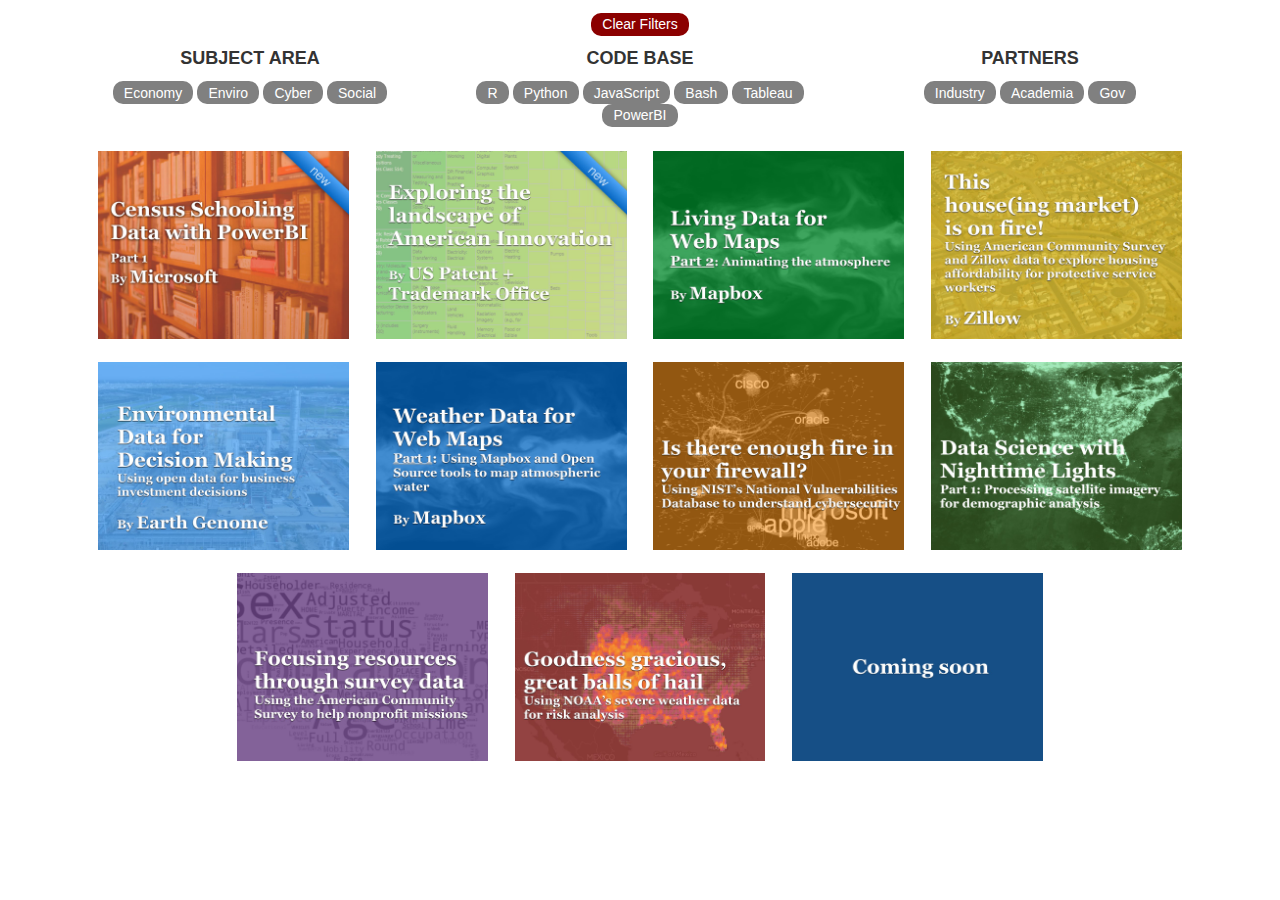
==== commit 8cdbdfc8: "Update index.html" ====
--- a/mixitup/index.html
+++ b/mixitup/index.html
@@ -1,11 +1,13 @@
 <!DOCTYPE html>
-<html>
+<html >
   <head>
     <meta charset="UTF-8">
         <link rel="stylesheet" href="css/reset.css">
         <link rel="stylesheet" href="css/style.css">
         <link rel="stylesheet" href="css/bootstrap.css">
-        <link rel="stylesheet" href="css/cds_pop.css">    
+        <link rel="stylesheet" href="css/cds_pop.css">
+
+      
   </head>
 
   <body>
@@ -51,194 +53,66 @@
       </form>
 
 <div id="Container" class="container">
-    
-     <div class="mix  econ py js industry">
-              <a href="#congest" data-toggle="modal">
-                  <img src="img/Gallery_Tiles.013.jpeg" width="100%" alt="IMPACT OF SPENDING ON TRAFFIC CONGESTION"/>
-              </a>
-        </div>
-     <div class="mix  econ py industry">
-              <a href="#ds1" data-toggle="modal">
-                  <img src="img/Gallery_Tiles.011.jpeg" width="100%" alt="TOUGH CROWD? A DIVE INTO BUSINESS DYNAMICS"/>
-              </a>
-        </div>
-    <div class="mix  econ env social r academia">
-              <a href="#trees" data-toggle="modal">
-                  <img src="img/Gallery_Tiles.012.jpeg" width="100%" alt="EXAMINING THE GOVERNMENT-CONSTITUENT RELATIONSHIP. WITH DATA. AND TREES."/>
-              </a>
-        </div>
-        <div class="mix social econ powerbi industry">
+        <div class="mix social econ powerbi industry" >
               <a href="#ms1" data-toggle="modal">
-                  <img src="img/Gallery_Tiles.010.jpeg" width="100%" alt="CENSUS SCHOOLING DATA WITH POWERBI"/>
-              </a>
-        </div>
-        <div class="mix econ py tableau gov">
+                  <img src="img/Gallery_Tiles.010.jpeg" width="100%" alt="placeholder"/>
+              </a>
+        </div>
+        <div class="mix econ py tableau gov" >
               <a href="#uspto" data-toggle="modal">
-                  <img src="img/Gallery_Tiles.009.jpeg" width="100%" alt="EXPLORING THE LANDSCAPE OF AMERICAN INNOVATION"/>
-              </a>
-        </div>
-        <div class="mix env industry Bash">
+                  <img src="img/Gallery_Tiles.009.jpeg" width="100%" alt="placeholder"/>
+              </a>
+        </div>
+        <div class="mix env industry Bash" >
               <a href="#mapbox2" data-toggle="modal">
-                  <img src="img/Gallery_Tiles.006.jpeg" width="100%" alt="LIVING WEATHER DATA FOR WEB MAPS: PART 2"/>
-              </a>
-        </div>
-        <div class=" mix r econ industry">
+                  <img src="img/Gallery_Tiles.006.jpeg" width="100%" alt="placeholder"/>
+              </a>
+        </div>
+        <div class=" mix r  econ industry " >
             <a href="#zillow"  data-toggle="modal">
-              <img  src="img/Gallery_Tiles.007.jpeg" width="100%" alt="AARON TERRAZAS, SENIOR ECONOMIST AT ZILLOW"/>
+              <img  src="img/Gallery_Tiles.007.jpeg" width="100%" alt="noaa1"/>
             </a>
         </div>
-      <div class=" mix r env industry">
+      <div class=" mix r env industry " >
             <a href="#earthgenome"  data-toggle="modal">
-              <img  src="img/Gallery_Tiles.008.jpeg" width="100%" alt="ENVIRONMENTAL DATA DECISION MAKING"/>
+              <img  src="img/Gallery_Tiles.008.jpeg" width="100%" alt="noaa1"/>
             </a>
         </div>
-        <div class="mix env industry Bash">
+        <div class="mix env industry Bash" >
               <a href="#mapbox1" data-toggle="modal">
-                  <img src="img/Gallery_Tiles.005.jpeg" width="100%" alt="WEATHER DATA FOR WEB MAPS: PART 1"/>
-              </a>
-        </div>
-        <div class="mix py js cyber gov">
+                  <img src="img/Gallery_Tiles.005.jpeg" width="100%" alt="placeholder"/>
+              </a>
+        </div>
+        <div class="mix py js cyber gov" >
               <a href="#nvd"  data-toggle="modal">
-                  <img src="img/Gallery_Tiles.002.jpeg" width="100%" alt="MAKING SENSE OF PATTERNS IN CYBER VULNERABILITIES"/>
-              </a>
-        </div>
-        <div class="mix r econ gov">
+                  <img src="img/Gallery_Tiles.002.jpeg" width="100%" alt="nist1"/>
+              </a>
+        </div>
+        <div class="mix r econ gov" >
             <a href="#viirs1" data-toggle="modal">
-                <img src="img/Gallery_Tiles.003.jpeg" width="100%" alt="NIGHTTIME SATELLITE IMAGERY FOR ECONOMIC RESEARCH (PART 1)"/>
+                <img src="img/Gallery_Tiles.003.jpeg" width="100%" alt="viirs1"/>
             </a>
         </div>
-        <div class="mix py js social gov">
+        <div class="mix py js social gov " >
               <a href="#acs1" data-toggle="modal">
-                  <img src="img/Gallery_Tiles.004.jpeg" width="100%" alt="FOCUSING OUTREACH USING SURVEY DATA"/>
+                  <img src="img/Gallery_Tiles.004.jpeg" width="100%" alt="acs1"/>
               </a>
         </div>
            
-         <div class="mix econ env R gov">
+         <div class="mix  econ  env R gov" >
               <a href="#riskmap" data-toggle="modal">
-                  <img src="img/Gallery_Tiles.001.jpeg" width="100%" alt="USING SEVERE HAIL DATA TO UNDERSTAND WEATHER RISKS"/>
-              </a>
-        </div>
-        <div class="mix cyber R py js excel social gov econ social env Bash industry">
+                  <img src="img/Gallery_Tiles.001.jpeg" width="100%" alt="placeholder"/>
+              </a>
+        </div>
+        <div class="mix  cyber R py js excel social gov econ social env Bash industry" >
               <a href="#" data-toggle="modal">
-                  <img src="img/Gallery_Tiles.x.jpeg" width="100%" alt="COMING SOON"/>
-              </a>
-        </div>
+                  <img src="img/Gallery_Tiles.x.jpeg" width="100%" alt="placeholder"/>
+              </a>
+        </div>
+        
 
 </div>
-<!-- Modal for each story  -->
-<div class="portfolio-modal modal fade" id="congest" tabindex="-1" role="dialog" aria-hidden="true" >
-        <div class="modal-content"  style="background-color:#F2F2F2;">
-            <div class="close-modal" data-dismiss="modal">
-                <div class="lr">
-                    <div class="rl">
-                    </div>
-                </div>
-            </div>
-
-            <div class="container" > 
-
-                <div class="row">
-                    <div class="col-lg-4  col-md-4">
-                        <br><img class="img-responsive img-centered" src="img/Gallery_Tiles.013.jpeg" alt="risk1" width="300">
-                        <a id="btn_base" style="text-align:left;font-size:80%" href="https://commercedataservice.github.io/tutorial-congestion/" target="_top">Get Started</a>
-                    </div>
-                    <div class="col-lg-8  col-md-8" style="text-align:left;">
-
-                            <!-- Project Details Go Here -->
-
-                            <h3>Impact of Spending on Traffic Congestion</h3>
-                            <h4>Peter Viechnicki, <a href="http://www2.deloitte.com/global/en.html" target="_top">Deloitte Services LP</a> + Zach Whitman, <a href="http://www2.deloitte.com/global/en.html" target="_top">Deloitte Advisory LP</a> + Jonathan Speiser, <a href="http://www.datawheel.us/" target="_top">Datawheel</a> + Dave Landry, <a href="http://www.datawheel.us/" target="_top">Datawheel</a></h4> 
-                            <p><strong><u>Description</u>.</strong> Everyone hates traffic, and for most of us, it seems to be getting worse with every passing year. But how does traffic congestion in our home town actually compare to other cities across the country, and what is the government doing about it? These are complicated questions, but we can begin to answer them by comparing data on commuting times with data on public spending on congestion relief projects. The resulting mashup can enable us to see the extent to which government spending through formula grants and related programs from the Department of Transportation aligns with high-congestion regions. Data on commute times is collected by the Census Bureau's American Community Survey each year, and we'll access these data via Data USA's convenient API. Spending data is provided by the Treasury Department on USASpending.gov. In this tutorial, we'll show you how to build a simple web visualization which mashes up these two datasets and allows users to start to get answers to questions about congestion mitigation spending.<br>
-                            <strong><u>Tools</u>.</strong> JavaScript, Python, D3.js, D3plus, leaflet
-                                <br>
-                            <strong><u>Data</u>.</strong>  <a href="https://datausa.io/" target="_top">Data USA</a>, <a href="https://www.usaspending.gov/Pages/Default.aspx">USASpending.gov</a>
-                         
-                           
-                            </p>
-
-
-
-                    </div>
-                </div>
-            </div>
-        </div>
-      </div>
-      <!-- Columbia University -->
-      <div class="portfolio-modal modal fade" id="trees" tabindex="-1" role="dialog" aria-hidden="true" >
-        <div class="modal-content"  style="background-color:#F2F2F2;">
-            <div class="close-modal" data-dismiss="modal">
-                <div class="lr">
-                    <div class="rl">
-                    </div>
-                </div>
-            </div>
-
-            <div class="container" > 
-
-                <div class="row">
-                    <div class="col-lg-4  col-md-4">
-                        <br><img class="img-responsive img-centered" src="img/Gallery_Tiles.012.jpeg" alt="risk1" width="300">
-                        <a id="btn_base" style="text-align:left;font-size:80%" href="https://commercedataservice.github.io/tutorial_311_trees_p1/" target="_top" >Get Started</a>
-                    </div>
-                    <div class="col-lg-8  col-md-8" style="text-align:left;">
-
-                            <!-- Project Details Go Here -->
-
-                            <h3>Examining the Government-Constituent Relationship. With data. And trees.</h3>
-                            <h4>Jonathan Auerbach, <a href="http://stat.columbia.edu/" target="_top">Columbia University Dept of Statistics</a> + Christopher Eshleman, <a href="https://sipa.columbia.edu/" target="_top">Columbia University SIPA DataScience Inc</a> </h4> 
-                            <p><strong><u>Description</u>.</strong> In 2012, Hurricane Sandy inflicted tens of billions of dollars in losses, destroying or damaging thousands of homes and vehicles and bringing the Northeast US to a grinding halt. A lesser cited impact was the storm’s toll on the city’s urban forestry. Sandy knocked down or seriously damaged over 20,000 street trees in New York City (NYC) alone. In the hours and days that followed, thousands of New Yorkers contacted local government via the City of New York’s 311 system asking for tree service to remove downed trees from cars, buildings and sidewalks. Devastating storm events are natural experiments – i.e., well-defined, independent, observable events. Immediately following a storm, it is highly likely that tree damage reported to 311 was generated from that event. To explore this paradigm, in 2014, Jonathan Auerbach, from Columbia University’s Statistics Department, and Christopher Eshleman, recently graduated from Columbia’s School of International and Public Affairs, set out to analyze the underlying demand patterns generated by a series of storm events which recently hit New York City. They used a combination of data from the City of New York’s open data portal and the US Census Bureau, and worked closely with the City’s Parks Department and NYC311. With this data they produced a series of statistical analyses that helped to identify communities in the City that had a higher propensity to report storm damage. Through the Commerce Data Usability Project and in collaboration with the Commerce Data Service, we have presented Auerbach and Eshleman’s work as a two-part R tutorial focused on extracting insights from spatial data utilizing recent developments in Bayesian statistics. Part one focuses on the fundamentals of processing geospatial data. Part two, soon to be released, focuses on hard statistical research that enables data-driven policy and operations.<br>
-                            <strong><u>Tools</u>.</strong> R
-                                <br>
-                            <strong><u>Data</u>.</strong> <a href="https://data.cityofnewyork.us/Social-Services/311-Service-Requests-for-2009/3rfa-3xsf" target="_top">NYC 311 (Pre-2010) </a>, <a href="https://nycopendata.socrata.com/Social-Services/311-Service-Requests-from-2010-to-Present/erm2-nwe9" target="_top">NYC 311 (Post-2010) </a>, <a href="http://www1.nyc.gov/assets/planning/download/zip/data-maps/open-data/nyct2010wi16b.zip" target="_top">Census Tract Shapefile</a>, <a href="https://data.cityofnewyork.us/api/geospatial/rjaj-zgq7?method=export&format=Original" target="_top">NYC Parks Shapefile</a>
-                         
-                           
-                            </p>
-
-
-
-                    </div>
-                </div>
-            </div>
-        </div>
-      </div>
-        <!-- DATASCIENCE INC-->
-    <div class="portfolio-modal modal fade" id="ds1" tabindex="-1" role="dialog" aria-hidden="true" >
-        <div class="modal-content"  style="background-color:#F2F2F2;">
-            <div class="close-modal" data-dismiss="modal">
-                <div class="lr">
-                    <div class="rl">
-                    </div>
-                </div>
-            </div>
-
-            <div class="container" > 
-
-                <div class="row">
-                    <div class="col-lg-4  col-md-4">
-                        <br><img class="img-responsive img-centered" src="img/Gallery_Tiles.011.jpeg" alt="risk1" width="300">
-                        <a id="btn_base" style="text-align:left;font-size:80%" href="https://commercedataservice.github.io/tutorial_biz_dynamics/" target="_top" >Get Started</a>
-                    </div>
-                    <div class="col-lg-8  col-md-8" style="text-align:left;">
-
-                            <!-- Project Details Go Here -->
-
-                            <h3>Tough Crowd? A Dive into Business Dynamics</h3>
-                            <h4>Guo Liu + Dave Goodsmith, <a href="http://www.datascience.com/" target="_top">DataScience Inc</a></h4> 
-                            <p><strong><u>Description</u>.</strong> Every year, thousands of entrepreneurs launch startups, aiming to make it big. This journey and the perils of failure have been interrogated from many angles, from <a href="http://www.theatlantic.com/education/archive/2014/11/tech-startup-founder-college/382959/" target="_top">making risky decisions</a> to start the next iconic business to <a href="https://www.entrepreneur.com/article/245925" target="_top">the demands of having your own startup</a>. However, while the startup survival has been written about, how do these survival rates shake out when we look at empirical evidence? As it turns out, the U.S. Census Bureau collects data on <a href="http://www.census.gov/data/developers/data-sets/business-dynamics.html" target="_top">business dynamics</a> that can be used for survival analysis of firms and jobs. In this tutorial, we build a series of functions in Python to better understand business survival across the United States. By comparing survival rates in various Metropolitan Statistical Areas (<a href="https://www.census.gov/programs-surveys/metro-micro.html" target="_top">MSAs</a>), we find regions that may fare far better in business survival than others.<br>
-                            <strong><u>Tools</u>.</strong> Python, Plotly
-                                <br>
-                            <strong><u>Data</u>.</strong>  <a href="http://www.census.gov/data/developers/data-sets/business-dynamics.html" target="_top">Census Business Dynamics API</a> <br>
-                         
-                           
-                            </p>
-
-
-
-                    </div>
-                </div>
-            </div>
-        </div>
-    </div>      
+      
 <!-- Modal for each story  -->
         <!-- MS PowerBI1-->
     <div class="portfolio-modal modal fade" id="ms1" tabindex="-1" role="dialog" aria-hidden="true" >
@@ -255,23 +129,18 @@
                 <div class="row">
                     <div class="col-lg-4  col-md-4">
                         <br><img class="img-responsive img-centered" src="img/Gallery_Tiles.010.jpeg" alt="risk1" width="300">
-                        <a id="btn_base" style="text-align:left;font-size:80%" href="http://commercedataservice.github.io/tutorial_ms_powerbi/" target="_top">Get Started</a>
-                    </div>
-                    <div class="col-lg-8  col-md-8" style="text-align:left;">
-
-                            <!-- Project Details Go Here -->
-
-                            <h3>Census Schooling Data with PowerBI</h3>
+                        <a id="btn_base" style="text-align:left;font-size:80%" href="http://commercedataservice.github.io/tutorial_ms_powerbi/" target="_top" >Get Started</a>
+                    </div>
+                    <div class="col-lg-8  col-md-8" style="text-align:left;">
+
+                            <!-- Project Details Go Here -->
+
+                            <h3Environmental Data for Decision Making </h3>
                             <h4>Adam Hechtman, <a href="http://microsoft-chicago.com/" target="_top">Microsoft Chicago</a> </h4> 
-                            <p><strong><u>Description</u>.</strong>  Data analysis using open government data has taken the center stage for everything from community organizing to starting or growing a business to crafting good public policy. Many government entities - federal, state, and local - have made open data a cornerstone of their transparency initiatives. But opening data to the public is just the first step to driving knowledge and insights in using that data. People need easy to use tools to help them discover, combine, analyze, and visualize that data. This three part tutorial will cover how to use the free version of the Power BI tool to ask questions using open federal and local data sources. <br>
-
-                            <strong><u>Tools</u>.</strong> PowerBI
-                                <br>
-                            <strong><u>Data</u>.</strong> <a href="https://www.census.gov/govs/cog/" target="_top">2010 Census of Governments</a><br>        
-                            </p>
-
-
-
+                            <p><strong>Description</strong>:  Data analysis using open government data has taken the center stage for everything from community organizing to starting or growing a business to crafting good public policy. Many government entities - federal, state, and local - have made open data a cornerstone of their transparency initiatives. But opening data to the public is just the first step to driving knowledge and insights in using that data. People need easy to use tools to help them discover, combine, analyze, and visualize that data. This three part tutorial will cover how to use the free version of the Power BI tool to ask questions using open federal and local data sources. <br>
+                            <strong>Tools</strong>: PowerBI<br>
+                            <strong>Data</strong>: (<a href="https://www.census.gov/govs/cog/" target="_top">2010 Census of Governments</a>) <br>
+                         </p>
                     </div>
                 </div>
             </div>
@@ -280,7 +149,7 @@
       
       <!-- USPTO-->
     <div class="portfolio-modal modal fade" id="uspto" tabindex="-1" role="dialog" aria-hidden="true" >
-        <div class="modal-content" style="background-color:#F2F2F2;">
+        <div class="modal-content"  style="background-color:#F2F2F2;">
             <div class="close-modal" data-dismiss="modal">
                 <div class="lr">
                     <div class="rl">
@@ -293,25 +162,18 @@
                 <div class="row">
                     <div class="col-lg-4  col-md-4">
                         <br><img class="img-responsive img-centered" src="img/Gallery_Tiles.009.jpeg" alt="risk1" width="300">
-                        <a id="btn_base" style="text-align:left;font-size:80%" href="http://commercedataservice.github.io/tutorial_pto/" target="_top">Get Started</a>
-                    </div>
-                    <div class="col-lg-8  col-md-8" style="text-align:left;">
-
-                            <!-- Project Details Go Here -->
-
-                            <h3>Exploring the landscape of American Innovation </h3>
+                        <a id="btn_base" style="text-align:left;font-size:80%" href="http://commercedataservice.github.io/tutorial_pto/" target="_top" >Get Started</a>
+                    </div>
+                    <div class="col-lg-8  col-md-8" style="text-align:left;">
+
+                            <!-- Project Details Go Here -->
+
+                            <h3Environmental Data for Decision Making </h3>
                             <h4>Christopher Berman, <a href="https://www.uspto.gov" target="_top">USPTO</a> </h4> 
-                            <p><strong><u>Description</u>.</strong>  Among the vast set of data that the USPTO provides, the Patent Technology Monitoring Team (PTMT) produces aggregations of the underlying patent data, along multiple, different dimensions and partitions. These aggregations answer a host of questions for us, including questions related to trends in technology and innovation in any given sector. <br> As part of the Commerce Data Usability Project and in collaboration with the Commerce Data Service, the USPTO created a tutorial introducing Tableau as a way to explore USPTO data. In essence, Tableau makes it easy to develop visualizations in order to quickly identify the changes in data. A series of visualizations powered by Tableau and USPTO data, for example, reveals new insights into how innovation varies across the United States, state by state. In California more patents are granted for technology innovations, but in Alaska, more patents are granted for oil drilling. <br>
-
-                            <strong><u>Languages + Libraries</u>.</strong> Python, Tableau
-                                <br>
-                            <strong><u>Data</u>.</strong> Patent Trademark Monitoring Team Data Aggregations (<a href="http://www.uspto.gov/learning-and-resources/electronic-data-products/patent-technology-monitoring-team-ptmt-patent" target="_top">PTMT</a>)<br>
-                         
-                           
-                            </p>
-
-
-
+                            <p><strong>Description</strong>: Among the vast set of data that the USPTO provides, the Patent Technology Monitoring Team (PTMT) produces aggregations of the underlying patent data, along multiple, different dimensions and partitions. These aggregations answer a host of questions for us, including questions related to trends in technology and innovation in any given sector. <br> As part of the Commerce Data Usability Project and in collaboration with the Commerce Data Service, the USPTO created a tutorial introducing Tableau as a way to explore USPTO data. In essence, Tableau makes it easy to develop visualizations in order to quickly identify the changes in data. A series of visualizations powered by Tableau and USPTO data, for example, reveals new insights into how innovation varies across the United States, state by state. In California more patents are granted for technology innovations, but in Alaska, more patents are granted for oil drilling.<br>
+                            <strong>Languages + Libraries</strong>: Python, Tableau<br>
+                            <strong>Data</strong>: Patent Trademark Monitoring Team Data Aggregations (<a href="http://www.uspto.gov/learning-and-resources/electronic-data-products/patent-technology-monitoring-team-ptmt-patent" target="_top">PTMT</a>) <br>
+                            </p>
                     </div>
                 </div>
             </div>
@@ -321,7 +183,7 @@
       
 <!-- Earth Genome-->
     <div class="portfolio-modal modal fade" id="earthgenome" tabindex="-1" role="dialog" aria-hidden="true" >
-        <div class="modal-content" style="background-color:#F2F2F2;">
+        <div class="modal-content"  style="background-color:#F2F2F2;">
             <div class="close-modal" data-dismiss="modal">
                 <div class="lr">
                     <div class="rl">
@@ -334,24 +196,18 @@
                 <div class="row">
                     <div class="col-lg-4  col-md-4">
                         <br><img class="img-responsive img-centered" src="img/Gallery_Tiles.008.jpeg" alt="risk1" width="300">
-                        <a id="btn_base" style="text-align:left;font-size:80%" href="http://commercedataservice.github.io/tutorial_earthgenome/" target="_top">Get Started</a>
-                    </div>
-                    <div class="col-lg-8  col-md-8" style="text-align:left;">
-
-                            <!-- Project Details Go Here -->
+                        <a id="btn_base" style="text-align:left;font-size:80%" href="http://commercedataservice.github.io/tutorial_earthgenome/" target="_top" >Get Started</a>
+                    </div>
+                    <div class="col-lg-8  col-md-8" style="text-align:left;">
+
+                            <!-- Project Details Go Here -->
+
                             <h3Environmental Data for Decision Making </h3>
-                            <h4>Dan Hammer, Chief Data Scientist, <a href="http://www.earthgenome.org/founders/" target="_top">Earth Genome</a> <br> Jeff Chen, Chief Data Scientist, <a href="https://www.commerce.gov/" target="_top">U.S. Department of Commerce</a></h4> 
-                            <p><strong><u>Description</u>.</strong>  Open environmental data can be viewed as infrastructure for society: the data is available to the public and can be meaningfully used to understand nature-based solutions to environmental issues. Earth Genome, an environmental nonprofit, has built an Green Infrastructure Support Tool (GIST) on top of open environmental data to help businesses understand investment decisions involving "green" infrastructure. Among the data that drives this tool is NOAA’s topography data — a fundamental element in their wetlands restoration model for informing industrial investment decisions that support not only bottom line for manufacturing but the environment. This data is critical for everything from hydrology, risk management, construction planning, and telecommunications. In this tutorial, Earth Genome and the Commerce Data Service demonstrate how to manipulate and visualize topography data. <br>
-
-                            <strong><u>Languages + Libraries</u>.</strong> <a href="https://www.r-project.org" target="_top">R</a>,  Plotly
-                                <br>
-                            <strong><u>Data</u>.</strong> NOAA GLOBE Digital Elevation Model (<a href="https://www.ncdc.noaa.gov/nomads" target="_top">NOMADS</a>) <br>
-                         
-                           
-                            </p>
-
-
-
+                            <h4>Dan Hammer, Chief Data Scientist, <a href="http://www.earthgenome.org/founders/" target="_top">Earth Genome</a> <br> Jeff Chen, Chief Data Scientist, <a href="https://www.commerce.gov" target="_top">U.S. Department of Commerce</a></h4> 
+                            <p><strong>Description</strong>: Open environmental data can be viewed as infrastructure for society: the data is available to the public and can be meaningfully used to understand nature-based solutions to environmental issues. Earth Genome, an environmental nonprofit, has built an Green Infrastructure Support Tool (GIST) on top of open environmental data to help businesses understand investment decisions involving "green" infrastructure. Among the data that drives this tool is NOAA’s topography data — a fundamental element in their wetlands restoration model for informing industrial investment decisions that support not only bottom line for manufacturing but the environment. This data is critical for everything from hydrology, risk management, construction planning, and telecommunications. In this tutorial, Earth Genome and the Commerce Data Service demonstrate how to manipulate and visualize topography data.<br>
+                            <strong>Languages + Libraries</strong>: <a href="https://www.r-project.org" target="_top">R</a>,  <a href="https://www.plotly.com" target="_top">Plotly</a><br>
+                            <strong>Data</strong>: NOAA GLOBE Digital Elevation Model (<a href="http://www.ngdc.noaa.gov/mgg/topo/topo.html" target="_top">NOMADS</a>)<br>
+                            </p>
                     </div>
                 </div>
             </div>
@@ -373,7 +229,7 @@
                 <div class="row">
                     <div class="col-lg-4  col-md-4">
                         <br><img class="img-responsive img-centered" src="img/Gallery_Tiles.007.jpeg" alt="risk1" width="300">
-                        <a id="btn_base" style="text-align:left;font-size:80%" href="http://commercedataservice.github.io/tutorial_zillow_acs/" target="_top">Get Started</a>
+                        <a id="btn_base" style="text-align:left;font-size:80%" href="http://commercedataservice.github.io/tutorial_zillow_acs/" target="_top" >Get Started</a>
                     </div>
                     <div class="col-lg-8  col-md-8" style="text-align:left;">
 
@@ -381,14 +237,10 @@
 
                             <h3This Hous(ing) Market Is On Fire!</h3>
 <h4>Aaron Terrazas, Senior Economist at <a href="http://www.zillow.com/research/about-us/" target="_top">Zillow</a></h4> 
-                            <p><strong><u>Description</u>.</strong>   When it comes to buying a house, there is a lot more to consider than just the sticker price. Wages and salaries vary widely across the country, including within specific occupations, as does the share of household income local residents are accustomed to dedicating to housing costs each month. At one extreme, some places with low housing costs might appear to be very affordable, but incomes might also be much lower than elsewhere; at the other extreme, some places that appear to be extremely expensive when looking at prices, might be more manageable as a result of relatively high wages and salaries. By combining Zillow data on home values, rents, and historical housing-cost burdens with data on incomes by occupation from the United States Census Bureau's American Community Survey, we can compare housing affordability for specific types of workers in different communities across the country. In this example, we estimate the share of a household's income that goes to a monthly mortgage payment on the median home across the country's metro areas. <br>
-
-                            <strong><u>Languages + Libraries</u>.</strong> <a href="https://www.r-project.org" target="_top">R</a> 
-                                <br>
-                            <strong><u>Data</u>.</strong> U.S. Census Bureau's (<a href="http://www2.census.gov/programs-surveys/acs/" target="_top">American Community Survey</a>) <br>
-                            </p>
-
-
+                            <p><strong>Description</strong>:  When it comes to buying a house, there is a lot more to consider than just the sticker price. Wages and salaries vary widely across the country, including within specific occupations, as does the share of household income local residents are accustomed to dedicating to housing costs each month. At one extreme, some places with low housing costs might appear to be very affordable, but incomes might also be much lower than elsewhere; at the other extreme, some places that appear to be extremely expensive when looking at prices, might be more manageable as a result of relatively high wages and salaries. By combining Zillow data on home values, rents, and historical housing-cost burdens with data on incomes by occupation from the United States Census Bureau's American Community Survey, we can compare housing affordability for specific types of workers in different communities across the country. In this example, we estimate the share of a household's income that goes to a monthly mortgage payment on the median home across the country's metro areas.<br>
+                            <strong>Languages + Libraries</strong>: <a href="https://www.r-project.org" target="_top">R</a><br>
+                            <strong>Data</strong>: U.S. Census Bureau's (<a href="http://www2.census.gov/programs-surveys/acs/" target="_top">American Community Survey</a>) <br>                        
+                            </p>
                     </div>
                 </div>
             </div>
@@ -410,7 +262,7 @@
                 <div class="row">
                     <div class="col-lg-4  col-md-4">
                         <br><img class="img-responsive img-centered" src="img/Gallery_Tiles.006.jpeg" alt="risk1" width="300">
-                        <a id="btn_base" style="text-align:left;font-size:80%" href="http://commercedataservice.github.io/tutorial_mapbox_part2/" target="_top">Get Started</a>
+                        <a id="btn_base" style="text-align:left;font-size:80%" href="http://commercedataservice.github.io/tutorial_mapbox_part2/" target="_top" >Get Started</a>
                     </div>
                     <div class="col-lg-8  col-md-8" style="text-align:left;">
 
@@ -418,13 +270,10 @@
 
                             <h3>Living Weather Data for Web Maps: Part 2</h3>
 <h4>Damon Burgett, Geographer, <a href="https://www.mapbox.com" target="_top">Mapbox</a><br>Charlie Loyd,  <a href="https://www.mapbox.com" target="_top">Mapbox</a></h4> 
-                            <p><strong><u>Description</u>.</strong>   Building upon the <a href="http://commercedataservice.github.io/tutorial_mapbox_part1/" target="_top">first tutorial </a> in a two part series, Mapbox demonstrates how to animate Precipitable Water (PWAT) data from NOAA's global weather forecasts. This tutorial brings the data to life, showing the fluidity of an atmospheric variable that is crucial for understanding the environment.  In collaboration with the Commerce Data Service, Mapbox has created this first installment in a two part tutorial that will guide you though processing and visualizing weather data.<br>
-                            <strong><u>Languages + Libraries</u>.</strong> bash, <a href="http://www.gdal.org/" target="_top">GDAL</a>, <a href="https://github.com/mapbox/rasterio" target="_top">rasterio</a>, <a href="https://github.com/mapbox/grib-doctor" target="_top">gribdoctor</a>, <a href="https://www.mapbox.com/mapbox-studio/" target="_top">Mapbox Studio</a><br>
-                            <strong><u>Data</u>.</strong> NOAA National Operational Model Archive and Distribution System (<a href="http://nomads.ncdc.noaa.gov/" target="_top">NOMADS</a>)<br>
-                            </p>
-
-
-
+                            <p><strong>Description</strong>: Building upon the <a href="http://commercedataservice.github.io/tutorial_mapbox_part1/">first tutorial </a> in a two part series, Mapbox demonstrates how to animate Precipitable Water (PWAT) data from NOAA's global weather forecasts. This tutorial brings the data to life, showing the fluidity of an atmospheric variable that is crucial for understanding the environment.  In collaboration with the Commerce Data Service, Mapbox has created this first installment in a two part tutorial that will guide you though processing and visualizing weather data.<br>
+                            <strong>Languages + Libraries</strong>: bash, <a href="http://www.gdal.org/" target="_top">GDAL</a>, <a href="https://github.com/mapbox/rasterio" target="_top">rasterio</a>, <a href="https://github.com/mapbox/grib-doctor" target="_top">gribdoctor</a>, <a href="https://www.mapbox.com/mapbox-studio/" target="_top">Mapbox Studio</a><br>
+                            <strong>Data</strong>: NOAA National Operational Model Archive and Distribution System (<a href="http://nomads.ncdc.noaa.gov/" target="_top">NOMADS</a>) <br>                           
+                            </p>
                     </div>
                 </div>
             </div>
@@ -446,7 +295,7 @@
                 <div class="row">
                     <div class="col-lg-4  col-md-4">
                         <br><img class="img-responsive img-centered" src="img/Gallery_Tiles.005.jpeg" alt="risk1" width="300">
-                        <a id="btn_base" style="text-align:left;font-size:80%" href="http://commercedataservice.github.io/tutorial_mapbox_part1/" target="_top">Get Started</a>
+                        <a id="btn_base" style="text-align:left;font-size:80%" href="http://commercedataservice.github.io/tutorial_mapbox_part1/" target="_top" >Get Started</a>
                     </div>
                     <div class="col-lg-8  col-md-8" style="text-align:left;">
 
@@ -454,14 +303,10 @@
 
                             <h3>Weather Data for Web Maps: Part 1</h3>
 <h4>Damon Burgett, Geographer at <a href="https://www.mapbox.com" target="_top">Mapbox</a></h4> 
-                            <p><strong><u>Description</u>.</strong> Precipitable Water (Pwat) helps meteorologists understand the available moisture - fuel for storms - in the atmosphere. When visualized, the complex swirling and eddying patterns bring alive atmospheric processes, and are a beautiful liquid analog to the more esoteric variable that they describe. Combining this data with reference information - coastlines, political borders, and terrain - helps to paint a clearer picture of earth surface and atmospheric interactions on our planet. In collaboration with the Commerce Data Service, Mapbox has created this first installment in a two part tutorial that will guide you though processing and visualizing weather data.<br>
-
-                            <strong><u>Languages + Libraries</u>.</strong> bash, <a href="http://www.gdal.org/" target="_top">GDAL</a>, <a href="https://github.com/mapbox/rasterio" target="_top">rasterio</a>, <a href="https://github.com/mapbox/grib-doctor" target="_top">gribdoctor</a>, <a href="https://www.mapbox.com/mapbox-studio/" target="_top">Mapbox Studio</a><br>
-                            <strong><u>Data</u>.</strong> NOAA National Operational Model Archive and Distribution System (<a href="http://nomads.ncdc.noaa.gov/" target="_top">NOMADS</a>) <br>
-                            </p>
-
-
-
+                            <p><strong>Description</strong>: Precipitable Water (Pwat) helps meteorologists understand the available moisture - fuel for storms - in the atmosphere. When visualized, the complex swirling and eddying patterns bring alive atmospheric processes, and are a beautiful liquid analog to the more esoteric variable that they describe. Combining this data with reference information - coastlines, political borders, and terrain - helps to paint a clearer picture of earth surface and atmospheric interactions on our planet. In collaboration with the Commerce Data Service, Mapbox has created this first installment in a two part tutorial that will guide you though processing and visualizing weather data.<br>
+                            <strong>Languages + Libraries</strong>: bash, <a href="http://www.gdal.org/" target="_top">GDAL</a>, <a href="https://github.com/mapbox/rasterio" target="_top">rasterio</a>, <a href="https://github.com/mapbox/grib-doctor" target="_top">gribdoctor</a>, <a href="https://www.mapbox.com/mapbox-studio/" target="_top">Mapbox Studio</a><br>
+                            <strong>Data</strong>: NOAA National Operational Model Archive and Distribution System (<a href="http://nomads.ncdc.noaa.gov/" target="_top">NOMADS</a>) <br>
+                            </p>
                     </div>
                 </div>
             </div>
@@ -484,6 +329,7 @@
                 <div class="row">
                     <div class="col-lg-4  col-md-4">
                         <br><img class="img-responsive img-centered" src="img/Gallery_Tiles.001.jpeg" alt="risk1" width="300">
+                        <a id="btn_base" style="text-align:left;font-size:80%" href="http://commercedataservice.github.io/tutorial_noaa_hail/" target="_top" >Get Started</a>
                     </div>
                     <div class="col-lg-8  col-md-8" style="text-align:left;">
 
@@ -491,56 +337,16 @@
 
                             <h3>Using severe hail data to understand weather risks </h3>
 
-                            <p><strong><u>Description</u>.</strong> For some Americans, this is a real weather phenomenon that risks the physical well-being of people and property. But how often does it happen? Where do these events normally happen? As it turns out, the National Oceanic and Atmospheric Administration (<a href="http://www.noaa.gov" target="_top">NOAA</a>) collects massive amounts of data on precipitation using radar stations across the country. <br>
-
-                            <strong><u>Languages</u>.</strong> R with Google Charts and Leaflet.js integration<br>
-                            <strong><u>Data</u>.</strong> NOAA Severe Weather Data Inventory (<a href="https://www.ncdc.noaa.gov/swdi" target="_top">SWDI</a>); US Census Bureau County Shapefiles (<a href="https://www.census.gov/geo/maps-data/data/cbf/cbf_counties.html" target="_top">TIGER</a>) <br>
-                            <strong><u>Acknowledgements</u>.</strong> This work was made possible by the collaboration and support of NOAA's National Centers for Environmental Information (<a href="http://www.ncei.noaa.gov/" target="_top">NCEI</a>).
-                            </p>
-
-
-
-                    </div>
-                </div>
-            </div>
-        </div>
-    </div>
-
-<!-- nvd -->
-    <div class="portfolio-modal modal fade" id="nvd" tabindex="-1" role="dialog" aria-hidden="true" >
-        <div class="modal-content" style="background-color:#F2F2F2;">
-            <div class="close-modal" data-dismiss="modal">
-                <div class="lr">
-                    <div class="rl">
-                    </div>
-                </div>
-            </div>
-            <div class="container" >
-                <div class="row">
-                    <div class="col-lg-4  col-md-4">
-                        <br><img class="img-responsive img-centered" src="img/Gallery_Tiles.002.jpeg" alt="nvd1" width="300">
-
-                    </div>
-                    <div class="col-lg-8  col-md-8" style="text-align:left;">
-
-                            <!-- Project Details Go Here -->
-
-                            <h3>Making sense of patterns in cyber vulnerabilities </h3>
-
-                            <p><strong><u>Description</u>.</strong> That's the question Americans ask themselves daily. What is a good tradeoff between convenience and security when everything we use seems to require constant updates? How often are the vulnerabilities being discovered, exploited, or patched in the software that powers our lives? How much are we putting ourselves at risk when we ignore our updates? This tutorial uses cybersecurity  data from the National Institute of Standards and Technology's (<a href="https://www.nist.gov/" target="_top">NIST</a>) to uncover vulnerability patterns across the tech world.<br>
-                            <strong><u>Languages</u>.</strong> Python, D3.js, Dimple.js, dygraphs, Gephi <br>
-                            <strong><u>Data</u>.</strong> NIST's National Vulnerabilities Database (<a href="https://nvd.nist.gov/" target="_top">NVD</a>) <br>
-                            <strong><u>Acknowledgements</u>.</strong> This work was made possible with the technical review conducted by NIST (<a href="https://www.nist.gov/" target="_top">NVD</a>).
-                            </p>
-
-
-
-                    </div>
-                </div>
-            </div>
-        </div>
-    </div>
-
+                            <p><strong>Description</strong>: For some Americans, this is a real weather phenomenon that risks the physical well-being of people and property. But how often does it happen? Where do these events normally happen? As it turns out, the National Oceanic and Atmospheric Administration (<a href="http://www.noaa.gov" target="_top">NOAA</a>) collects massive amounts of data on precipitation using radar stations across the country. <br>
+                            <strong>Languages</strong>: R with Google Charts and Leaflet.js integration<br>
+                            <strong>Data</strong>: NOAA Severe Weather Data Inventory (<a href="https://www.ncdc.noaa.gov/swdi" target="_top">SWDI</a>); US Census Bureau County Shapefiles (<a href="https://www.census.gov/geo/maps-data/data/cbf/cbf_counties.html" target="_top">TIGER</a>) <br>
+                            <strong>Acknowledgements</strong>: This work was made possible by the collaboration and support of NOAA's National Centers for Environmental Information (<a href="http://www.ncei.noaa.gov/" target="_top">NCEI</a>).
+                            </p>
+                    </div>
+                </div>
+            </div>
+        </div>
+    </div>
 
 <!-- viirs1 -->
     <div class="portfolio-modal modal fade" id="viirs1" tabindex="-1" role="dialog" aria-hidden="true" >
@@ -561,13 +367,11 @@
 
                         <!-- Project Details Go Here -->
                             <h3>Nighttime satellite imagery for economic research (Part 1) </h3>
-                            <p><strong><u>Description</u>.</strong> Every time a satellite passes over is an opportunity to improve our understanding of society in near real time. The various imagery captures different bandwidths of light, enabling a wide range of scientific and operational capabilities. In particular, nighttime satellite data can be transformed into approximations of economic activity as well as demographic patterns. In this first part in a multiple part series, we will illustrate how to process monthly satellite imagery composites from NOAA to correlate with population data from the US Census Bureau. <br>
-                            <strong><u>Languages</u>.</strong> R, Plotly <br>
-                            <strong><u>Data</u>.</strong> VIIRS Day/Night Band (DNB) Cloud Free Monthly Composites (VIIRS DNB); US Census Bureau County Shapefiles (<a href="https://www.census.gov/geo/maps-data/data/cbf/cbf_counties.html" target="_top">TIGER</a>) <br>
-                            <strong><u>Acknowledgements</u>.</strong> This work was inspired and developed in collaboration with NOAA's National Centers for Environmental Information (<a href="http://www.ncei.noaa.gov/" target="_top">NCEI</a>).
-                            </p>
-
-
+                            <p><strong>Description</strong>: Every time a satellite passes over is an opportunity to improve our understanding of society in near real time. The various imagery captures different bandwidths of light, enabling a wide range of scientific and operational capabilities. In particular, nighttime satellite data can be transformed into approximations of economic activity as well as demographic patterns. In this first part in a multiple part series, we will illustrate how to process monthly satellite imagery composites from NOAA to correlate with population data from the US Census Bureau. <br>
+                            <strong>Languages</strong>: R, Plotly <br>
+                            <strong>Data</strong>: VIIRS Day/Night Band (DNB) Cloud Free Monthly Composites (<a href="http://ngdc.noaa.gov/eog/viirs/download_monthly.html" target="_top">VIIRS DNB</a>); US Census Bureau County Shapefiles (<a href="https://www.census.gov/geo/maps-data/data/cbf/cbf_counties.html" target="_top">TIGER</a>) <br>
+                            <strong>Acknowledgements</strong>: This work was inspired and developed in collaboration with NOAA's National Centers for Environmental Information (<a href="http://www.ncei.noaa.gov/" target="_top">NCEI</a>).
+                            </p>
                     </div>
                 </div>
             </div>
@@ -590,19 +394,16 @@
                 <div class="row">
                     <div class="col-lg-4  col-md-4">
                         <br><img class="img-responsive img-centered" src="img/Gallery_Tiles.004.jpeg" alt="viirs1" width="300">
-                        <a id="btn_base" style="text-align:center;font-size:80%;" href="http://commercedataservice.github.io/tutorial_acs_rank/" target="_top">Get Started</a>
+                        <a id="btn_base" style="text-align:center;font-size:80%;" href="http://commercedataservice.github.io/tutorial_acs_rank/" target="_top" >Get Started</a>
                     </div>
                     <div class="col-lg-8  col-md-8" style="text-align:left;">
 
                         <!-- Project Details Go Here -->
                             <h3>Focusing outreach using survey data </h3>
-                            <p><strong><u>Description</u>.</strong> Providing an unprecedented glimpse of societal well-being, the American Community Survey (ACS) is one of the highest value datasets produced by the U.S. Census Bureau. This dataset enables socioeconomic research, informs urban planning efforts among others, but it can also used for applied efforts to help non-profits focus their outreach to provide public services. This tutorial illustrates how ACS data can be used to identify areas that may benefit from services. <br>
-                            <strong><u>Languages/Packages</u>.</strong> Python, D3.js, Leaflet.js, Leaflet-omnivore.js, TopoJSON.js, GeoJSON-VT.js and Dimple.js <br>
-                            <strong><u>Data</u>.</strong> <a href="https://www2.census.gov/programs-surveys/acs/summary_file/2013/data/5_year_entire_sf/Tracts_Block_Groups_Only.tar.gz" target="_top">ACS estimates (Tract and Block GroupLevel)</a>, <a href="https://www2.census.gov/programs-surveys/acs/summary_file/2013/data/5_year_entire_sf/2013_ACS_Geography_Files.zip" target="_top">ACS Geography Files</a>, and the <a href="https://www.census.gov/geo/maps-data/data/cbf/cbf_tracts.html" target="_top">Census tract shapefiles.</a>
-    </ul>.
-                            </p>
-
-
+                            <p><strong>Description</strong>: Providing an unprecedented glimpse of societal well-being, the American Community Survey (ACS) is one of the highest value datasets produced by the U.S. Census Bureau. This dataset enables socioeconomic research, informs urban planning efforts among others, but it can also used for applied efforts to help non-profits focus their outreach to provide public services. This tutorial illustrates how ACS data can be used to identify areas that may benefit from services. <br>
+                            <strong>Languages/Packages</strong>: Python, D3.js, Leaflet.js, Leaflet-omnivore.js, TopoJSON.js, GeoJSON-VT.js and Dimple.js <br>
+                            <strong>Data</strong>: <a href="http://www2.census.gov/programs-surveys/acs/summary_file/2013/data/5_year_entire_sf/Tracts_Block_Groups_Only.tar.gz"  target="_top">ACS estimates (Tract and Block GroupLevel)</a>, <a href="http://www2.census.gov/programs-surveys/acs/summary_file/2013/data/5_year_entire_sf/2013_ACS_Geography_Files.zip"  target="_top">ACS Geography Files</a>, and the <a href="https://www.census.gov/geo/maps-data/data/cbf/cbf_tracts.html"  target="_top">Census tract shapefiles.</a>
+                            </p>
                     </div>
                 </div>
             </div>
@@ -614,5 +415,9 @@
         <script src='js/bootstrap.js'></script>
         <script src="js/index.js"></script>
         <script src="js/agency.js"></script>
+
+    
+    
+    
   </body>
 </html>
